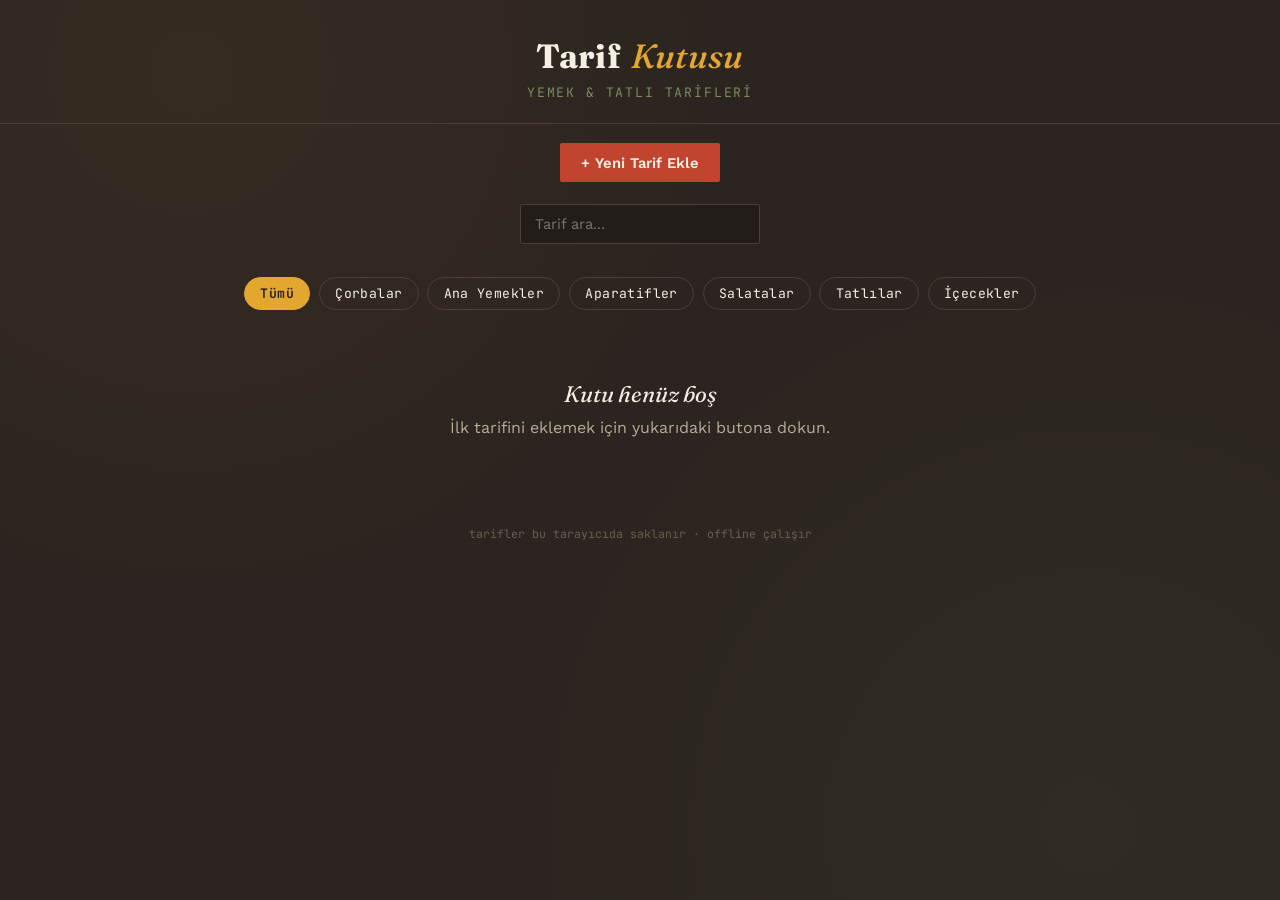
==== index.html @ f2920223 "Add files via upload" ====
<!DOCTYPE html>
<html lang="tr">
<head>
<meta charset="UTF-8">
<meta name="viewport" content="width=device-width, initial-scale=1.0">
<title>Tarif Kutusu</title>
<link rel="stylesheet" href="style.css">
</head>
<body>

<header class="site-header">
  <div class="marka">Tarif <span class="cizik">Kutusu</span></div>
  <div class="alt-baslik">yemek &amp; tatlı tarifleri</div>
</header>

<div class="kap">
  <div class="on-kapak-hizmet">
    <a href="ekle.html" class="btn">+ Yeni Tarif Ekle</a>
  </div>

  <div class="arama-satiri">
    <input type="search" id="arama" placeholder="Tarif ara...">
  </div>

  <nav class="raf" id="kategoriRaf">
    <button class="aktif" data-kategori="">Tümü</button>
  </nav>

  <div id="izgaraAlani"></div>
</div>

<footer class="site-footer">tarifler bu tarayıcıda saklanır · offline çalışır</footer>

<script src="db.js"></script>
<script>
let TUM_TARIFLER = [];
let AKTIF_KATEGORI = '';

async function baslat(){
  TUM_TARIFLER = await tkTumu();
  const kategoriler = await tkKategoriler();
  const raf = document.getElementById('kategoriRaf');
  kategoriler.forEach(k => {
    const b = document.createElement('button');
    b.textContent = k;
    b.dataset.kategori = k;
    b.addEventListener('click', () => secKategori(k, b));
    raf.appendChild(b);
  });
  raf.querySelector('button[data-kategori=""]').addEventListener('click', (e) => secKategori('', e.target));
  document.getElementById('arama').addEventListener('input', ciz);
  ciz();
}

function secKategori(k, btn){
  AKTIF_KATEGORI = k;
  document.querySelectorAll('.raf button').forEach(b => b.classList.remove('aktif'));
  btn.classList.add('aktif');
  ciz();
}

function ciz(){
  const alan = document.getElementById('izgaraAlani');
  const arananMetin = document.getElementById('arama').value.trim().toLocaleLowerCase('tr');
  let liste = TUM_TARIFLER;
  if (AKTIF_KATEGORI) liste = liste.filter(t => t.kategori === AKTIF_KATEGORI);
  if (arananMetin) liste = liste.filter(t => t.baslik.toLocaleLowerCase('tr').includes(arananMetin));

  if (liste.length === 0){
    alan.innerHTML = `<div class="bos-durum">
      <div class="buyuk">${TUM_TARIFLER.length === 0 ? 'Kutu henüz boş' : 'Eşleşen tarif yok'}</div>
      <div>${TUM_TARIFLER.length === 0 ? 'İlk tarifini eklemek için yukarıdaki butona dokun.' : 'Farklı bir kategori ya da arama dene.'}</div>
    </div>`;
    return;
  }

  alan.innerHTML = `<div class="kart-izgara">${liste.map(kartHTML).join('')}</div>`;
}

function kartHTML(t){
  const gorsel = t.kapak
    ? `<img class="gorsel" src="${t.kapak}" alt="${t.baslik}">`
    : `<div class="gorsel-yok">görsel yok</div>`;
  const metaBits = [];
  if (t.sure) metaBits.push(t.sure + ' dk');
  if (t.porsiyon) metaBits.push(t.porsiyon + ' porsiyon');
  return `<a class="tarif-kart" href="tarif.html?id=${t.id}">
    ${gorsel}
    <div class="icerik">
      <div class="etiket">${t.kategori || 'Diğer'}</div>
      <h3>${t.baslik}</h3>
      ${metaBits.length ? `<div class="meta"><span>${metaBits.join(' · ')}</span></div>` : ''}
    </div>
  </a>`;
}

baslat();
</script>
</body>
</html>
---- style.css ----
@import url('https://fonts.googleapis.com/css2?family=Fraunces:ital,opsz,wght@0,9..144,400;0,9..144,600;0,9..144,700;1,9..144,500&family=Work+Sans:wght@400;500;600;700&family=JetBrains+Mono:wght@400;600&display=swap');

:root{
  --kahve-koyu:#2B2420;
  --kahve-koyu2:#231d19;
  --kart-ivory:#FBF6EC;
  --kart-golge:#e9e0cd;
  --hardal:#E3A72F;
  --domates:#C1442E;
  --adacayi:#7A8B5E;
  --metin-koyu:#241C16;
  --metin-acik:#F5EFE3;
  --cizgi:#4a4038;
  --radius:2px;
}

*{box-sizing:border-box;}
html{scroll-behavior:smooth;}
body{
  margin:0;
  background:var(--kahve-koyu);
  background-image:
    radial-gradient(circle at 15% 8%, rgba(227,167,47,0.06), transparent 40%),
    radial-gradient(circle at 85% 92%, rgba(122,139,94,0.07), transparent 45%);
  color:var(--metin-acik);
  font-family:'Work Sans', sans-serif;
  min-height:100vh;
}

@media (prefers-reduced-motion: reduce){
  *{animation-duration:0.001ms !important; transition-duration:0.001ms !important;}
}

a{color:inherit; text-decoration:none;}
button{font-family:inherit;}

.site-header{
  padding:2.2rem 1.5rem 1.4rem;
  text-align:center;
  border-bottom:1px solid var(--cizgi);
}
.site-header .marka{
  display:inline-flex;
  align-items:center;
  gap:.6rem;
  font-family:'Fraunces', serif;
  font-weight:700;
  font-size:2.1rem;
  letter-spacing:.01em;
}
.site-header .marka .cizik{
  color:var(--hardal);
  font-style:italic;
  font-weight:500;
}
.site-header .alt-baslik{
  margin-top:.4rem;
  font-size:.82rem;
  letter-spacing:.14em;
  text-transform:uppercase;
  color:var(--adacayi);
  font-family:'JetBrains Mono', monospace;
}

.kap{
  max-width:1180px;
  margin:0 auto;
  padding:0 1.5rem;
}

/* Kategori sekmeleri - çekmece etiketi gibi */
.raf{
  display:flex;
  flex-wrap:wrap;
  gap:.55rem;
  justify-content:center;
  padding:1.6rem 0 .4rem;
}
.raf button{
  background:transparent;
  border:1px solid var(--cizgi);
  color:var(--metin-acik);
  padding:.42rem .95rem;
  border-radius:20px;
  font-size:.82rem;
  font-family:'JetBrains Mono', monospace;
  letter-spacing:.03em;
  cursor:pointer;
  transition:all .18s ease;
}
.raf button:hover{border-color:var(--hardal); color:var(--hardal);}
.raf button.aktif{
  background:var(--hardal);
  border-color:var(--hardal);
  color:var(--kahve-koyu2);
  font-weight:600;
}

.arama-satiri{
  display:flex;
  gap:.7rem;
  align-items:center;
  justify-content:center;
  padding:1rem 0 .5rem;
  flex-wrap:wrap;
}
.arama-satiri input[type="search"]{
  background:var(--kahve-koyu2);
  border:1px solid var(--cizgi);
  color:var(--metin-acik);
  padding:.6rem .9rem;
  border-radius:var(--radius);
  font-family:'Work Sans', sans-serif;
  font-size:.92rem;
  min-width:240px;
}
.arama-satiri input[type="search"]:focus{outline:2px solid var(--hardal); outline-offset:1px;}

.btn{
  display:inline-block;
  background:var(--domates);
  color:var(--metin-acik);
  border:none;
  padding:.65rem 1.3rem;
  border-radius:var(--radius);
  font-weight:600;
  font-size:.92rem;
  cursor:pointer;
  transition:transform .15s ease, background .15s ease;
}
.btn:hover{background:#a83a26; transform:translateY(-1px);}
.btn:focus-visible{outline:2px solid var(--hardal); outline-offset:2px;}
.btn.ikincil{
  background:transparent;
  border:1px solid var(--adacayi);
  color:var(--adacayi);
}
.btn.ikincil:hover{background:rgba(122,139,94,0.12); transform:none;}
.btn.tehlike{background:transparent; border:1px solid var(--domates); color:var(--domates);}
.btn.tehlike:hover{background:rgba(193,68,46,0.14);}

/* Tarif kartları - fişli/dizin kartı görünümü */
.kart-izgara{
  display:grid;
  grid-template-columns:repeat(auto-fill, minmax(240px, 1fr));
  gap:1.6rem;
  padding:2rem 0 3.5rem;
}
.tarif-kart{
  background:var(--kart-ivory);
  color:var(--metin-koyu);
  border-radius:3px;
  overflow:hidden;
  position:relative;
  box-shadow:0 6px 18px rgba(0,0,0,0.28);
  transition:transform .22s ease, box-shadow .22s ease;
  display:flex;
  flex-direction:column;
}
.tarif-kart::before{
  content:'';
  position:absolute;
  top:0; left:0; right:0;
  height:5px;
  background:repeating-linear-gradient(90deg, var(--kahve-koyu2) 0 8px, transparent 8px 16px);
  opacity:.5;
}
.tarif-kart:nth-child(3n+1){transform:rotate(-0.6deg);}
.tarif-kart:nth-child(3n+2){transform:rotate(0.5deg);}
.tarif-kart:nth-child(3n){transform:rotate(-0.3deg);}
.tarif-kart:hover{transform:rotate(0deg) translateY(-4px); box-shadow:0 12px 26px rgba(0,0,0,0.35);}

.tarif-kart .gorsel{
  width:100%;
  aspect-ratio:4/3;
  object-fit:cover;
  background:var(--kart-golge);
  display:block;
}
.tarif-kart .gorsel-yok{
  width:100%;
  aspect-ratio:4/3;
  background:var(--kart-golge);
  display:flex;
  align-items:center;
  justify-content:center;
  font-family:'Fraunces', serif;
  font-style:italic;
  color:#a89b82;
  font-size:.9rem;
}
.tarif-kart .icerik{
  padding:.9rem 1rem 1.1rem;
  display:flex;
  flex-direction:column;
  gap:.4rem;
  flex:1;
}
.tarif-kart .etiket{
  font-family:'JetBrains Mono', monospace;
  font-size:.68rem;
  letter-spacing:.08em;
  text-transform:uppercase;
  color:var(--domates);
}
.tarif-kart h3{
  font-family:'Fraunces', serif;
  font-size:1.28rem;
  font-weight:600;
  margin:0;
  line-height:1.18;
}
.tarif-kart .meta{
  margin-top:auto;
  display:flex;
  gap:.8rem;
  font-family:'JetBrains Mono', monospace;
  font-size:.74rem;
  color:#6b5e4d;
  padding-top:.35rem;
}

.bos-durum{
  text-align:center;
  padding:4rem 1rem;
  color:#b8ac97;
}
.bos-durum .buyuk{
  font-family:'Fraunces', serif;
  font-style:italic;
  font-size:1.4rem;
  color:var(--metin-acik);
  margin-bottom:.6rem;
}

.on-kapak-hizmet{
  display:flex;
  justify-content:center;
  padding:1.2rem 0 .4rem;
}

/* ==== Form / Ekleme sayfası ==== */
.form-kart{
  background:var(--kart-ivory);
  color:var(--metin-koyu);
  max-width:760px;
  margin:2rem auto 4rem;
  padding:2rem 2rem 2.4rem;
  border-radius:3px;
  box-shadow:0 10px 30px rgba(0,0,0,0.3);
}
.form-kart h2{
  font-family:'Fraunces', serif;
  font-size:1.7rem;
  margin-top:0;
}
.alan{margin-bottom:1.3rem;}
.alan label{
  display:block;
  font-family:'JetBrains Mono', monospace;
  font-size:.72rem;
  text-transform:uppercase;
  letter-spacing:.08em;
  color:#6b5e4d;
  margin-bottom:.4rem;
}
.alan input[type="text"],
.alan input[type="number"],
.alan select,
.alan textarea{
  width:100%;
  padding:.65rem .8rem;
  border:1px solid #d9cdb2;
  border-radius:2px;
  background:#fff;
  font-family:'Work Sans', sans-serif;
  font-size:.95rem;
  color:var(--metin-koyu);
}
.alan textarea{min-height:130px; resize:vertical; font-family:'Work Sans', sans-serif; line-height:1.5;}
.alan input:focus, .alan select:focus, .alan textarea:focus{
  outline:2px solid var(--hardal); outline-offset:1px; border-color:var(--hardal);
}
.satir-ikili{display:grid; grid-template-columns:1fr 1fr; gap:1rem;}
.yardim-metni{font-size:.78rem; color:#8a7d68; margin-top:.35rem; line-height:1.4;}

.sekme-secici{display:flex; gap:.5rem; margin-bottom:.8rem;}
.sekme-secici button{
  flex:1;
  padding:.55rem .8rem;
  border:1px solid #d9cdb2;
  background:#fff;
  color:#8a7d68;
  border-radius:2px;
  cursor:pointer;
  font-weight:600;
  font-size:.85rem;
}
.sekme-secici button.aktif{
  background:var(--adacayi);
  border-color:var(--adacayi);
  color:#fff;
}

.dosya-kutusu{
  border:2px dashed #d9cdb2;
  border-radius:4px;
  padding:1.2rem;
  text-align:center;
  background:#fffdf8;
}
.dosya-kutusu input[type="file"]{width:100%;}
.onizleme-izgara{
  display:flex;
  flex-wrap:wrap;
  gap:.6rem;
  margin-top:.8rem;
}
.onizleme-izgara img{
  width:92px; height:92px; object-fit:cover; border-radius:2px; border:1px solid #d9cdb2;
}
.tek-onizleme img{
  max-width:220px; border-radius:2px; border:1px solid #d9cdb2; margin-top:.7rem;
}

.form-buton-satiri{display:flex; gap:.8rem; margin-top:1.6rem; flex-wrap:wrap;}

/* ==== Detay sayfası ==== */
.detay-sarma{max-width:820px; margin:0 auto; padding:2rem 1.5rem 4rem;}
.detay-ust{
  background:var(--kart-ivory);
  color:var(--metin-koyu);
  border-radius:3px;
  overflow:hidden;
  box-shadow:0 10px 30px rgba(0,0,0,0.3);
}
.detay-ust .gorsel{width:100%; max-height:380px; object-fit:cover; display:block;}
.detay-govde{padding:1.6rem 1.9rem 2.2rem;}
.detay-govde .etiket{
  font-family:'JetBrains Mono', monospace;
  font-size:.72rem;
  letter-spacing:.08em;
  text-transform:uppercase;
  color:var(--domates);
}
.detay-govde h1{
  font-family:'Fraunces', serif;
  font-size:2.1rem;
  margin:.3rem 0 .6rem;
  line-height:1.1;
}
.detay-meta{
  display:flex; gap:1.2rem; flex-wrap:wrap;
  font-family:'JetBrains Mono', monospace;
  font-size:.82rem;
  color:#6b5e4d;
  padding-bottom:1rem;
  border-bottom:1px dashed #d9cdb2;
  margin-bottom:1.4rem;
}
.bolum-baslik{
  font-family:'Fraunces', serif;
  font-style:italic;
  font-size:1.25rem;
  margin:1.6rem 0 .8rem;
  color:var(--domates);
}
.malzeme-listesi{list-style:none; margin:0; padding:0;}
.malzeme-listesi li{
  display:flex; align-items:flex-start; gap:.6rem;
  padding:.5rem 0;
  border-bottom:1px solid #efe7d3;
  font-size:.98rem;
}
.malzeme-listesi input[type="checkbox"]{margin-top:.28rem; width:16px; height:16px; accent-color:var(--adacayi); flex-shrink:0;}
.malzeme-listesi li.isaretli span{text-decoration:line-through; color:#a89b82;}

.adim-listesi{list-style:none; margin:0; padding:0; counter-reset:adim;}
.adim-listesi li{
  counter-increment:adim;
  display:flex; gap:1rem;
  padding:1rem 0;
  border-bottom:1px solid #efe7d3;
}
.adim-listesi li::before{
  content:counter(adim, decimal-leading-zero);
  font-family:'JetBrains Mono', monospace;
  font-weight:600;
  font-size:1rem;
  color:var(--hardal);
  flex-shrink:0;
  padding-top:.1rem;
}
.adim-listesi li p{margin:0; line-height:1.55;}

.gorsel-galeri{display:flex; flex-direction:column; gap:1rem;}
.gorsel-galeri img{width:100%; border-radius:2px; border:1px solid #efe7d3;}
.gorsel-galeri figure{margin:0; position:relative;}
.gorsel-galeri figcaption{
  font-family:'JetBrains Mono', monospace;
  font-size:.72rem;
  color:var(--hardal);
  margin-bottom:.35rem;
}

.detay-alt-butonlar{display:flex; gap:.8rem; margin-top:2rem; flex-wrap:wrap;}

.site-footer{
  text-align:center;
  padding:1.6rem 1rem 2.4rem;
  font-family:'JetBrains Mono', monospace;
  font-size:.72rem;
  color:#6b5e4d;
}

@media (max-width:600px){
  .satir-ikili{grid-template-columns:1fr;}
  .site-header .marka{font-size:1.6rem;}
  .detay-govde h1{font-size:1.6rem;}
}
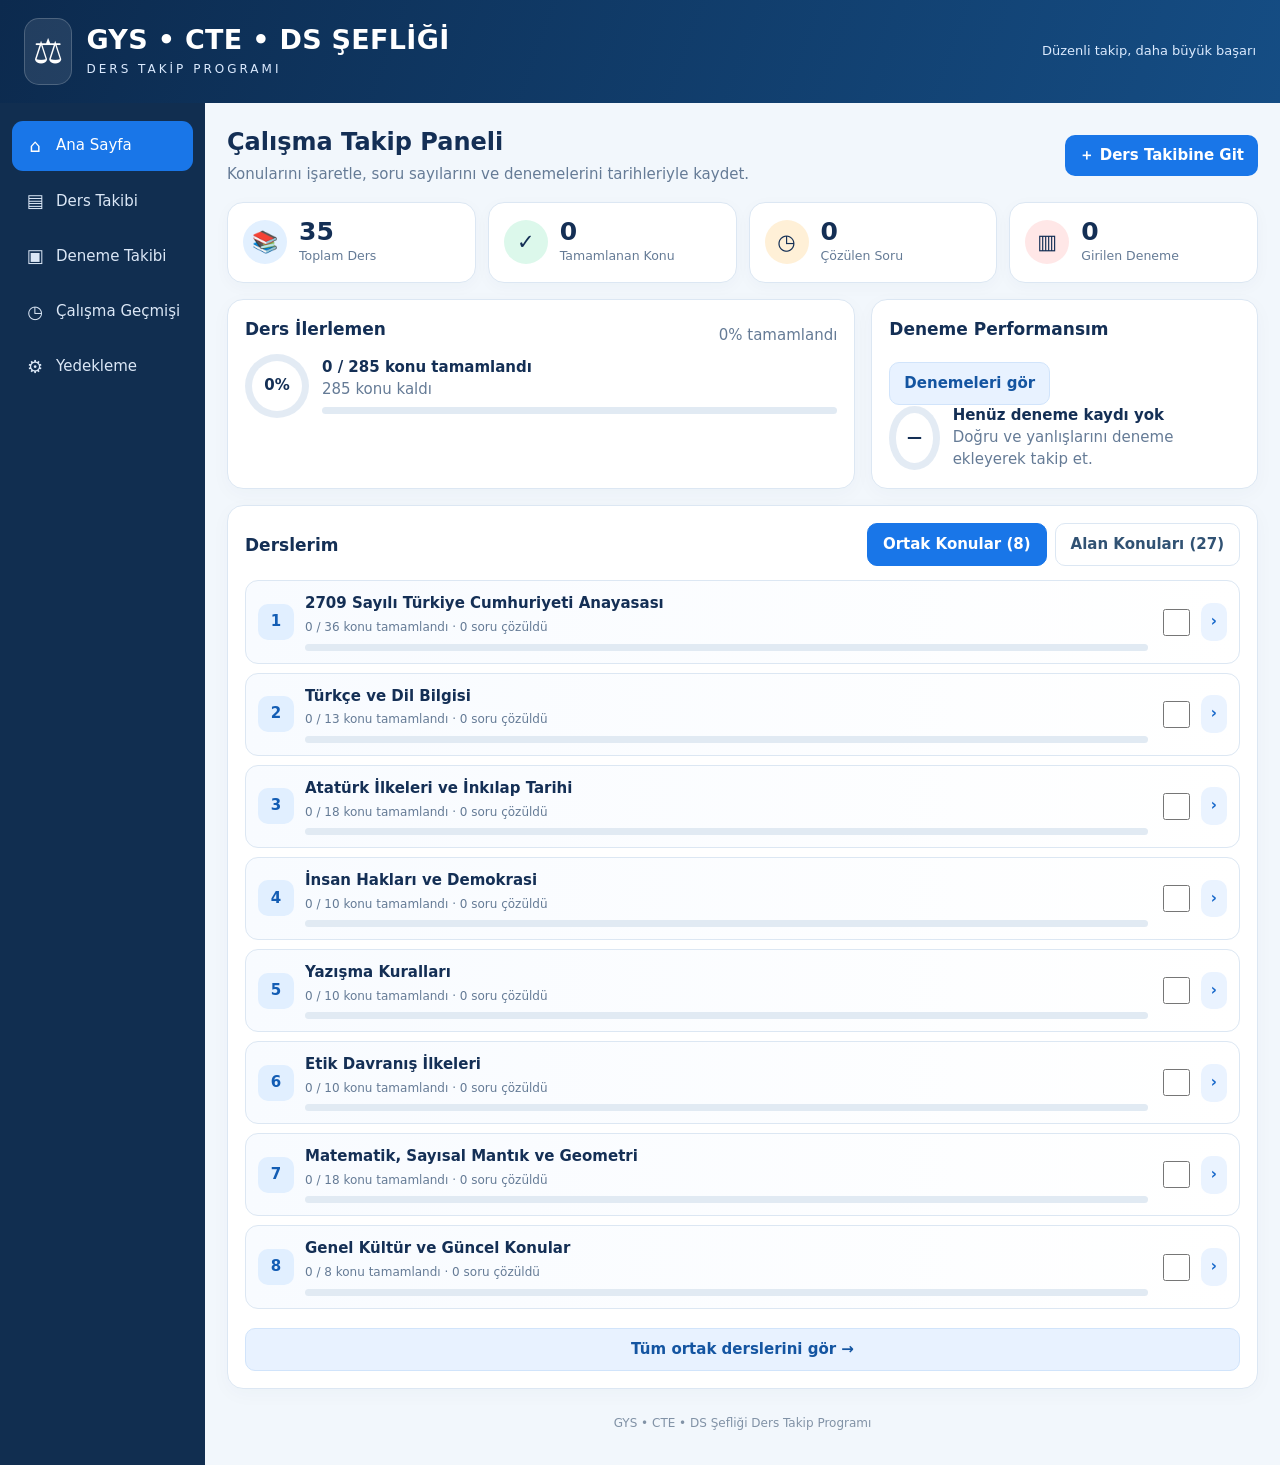
==== commit 952f3893: "Create GYS CTE DS Sefligi study tracking dashboard" ====
--- a/index.html
+++ b/index.html
@@ -1,100 +1,109 @@
-<!DOCTYPE html>
+<!doctype html>
 <html lang="tr">
 <head>
-<meta charset="UTF-8">
-<meta name="viewport" content="width=device-width, initial-scale=1.0">
-<title>Tarif Kutusu</title>
-<link rel="stylesheet" href="style.css">
+<meta charset="utf-8"><meta name="viewport" content="width=device-width,initial-scale=1">
+<meta name="theme-color" content="#102d50">
+<title>GYS • CTE • DS Şefliği | Ders Takip Programı</title>
+<style>
+:root{--navy:#102d50;--blue:#1976e8;--pale:#edf5fd;--green:#16a875;--text:#142f55;--muted:#657b96;--line:#dce7f3;--white:#fff;--orange:#f59e0b;--red:#ef4444}
+*{box-sizing:border-box}body{margin:0;background:#f2f7fc;color:var(--text);font:15px/1.45 system-ui,-apple-system,"Segoe UI",sans-serif}button,input,select{font:inherit}button{cursor:pointer}.top{background:linear-gradient(110deg,#0c2a4e,#154d84);color:white;padding:18px 24px;display:flex;align-items:center;justify-content:space-between;gap:16px;flex-wrap:wrap}.brand{display:flex;gap:14px;align-items:center}.mark{font-size:34px;background:#ffffff18;border:1px solid #ffffff30;border-radius:15px;padding:8px}.brand h1{font-size:clamp(18px,3vw,27px);line-height:1.1;margin:0;letter-spacing:.3px}.brand p{margin:6px 0 0;letter-spacing:3px;font-size:12px;color:#dbeafe}.topnote{font-size:13px;color:#dbeafe}.layout{display:grid;grid-template-columns:205px minmax(0,1fr);min-height:calc(100vh - 100px)}aside{background:#112e50;color:#dbe7f6;padding:18px 12px}.navbtn{display:flex;align-items:center;gap:10px;width:100%;text-align:left;border:0;color:inherit;background:transparent;padding:12px;border-radius:11px;margin-bottom:5px}.navbtn.active,.navbtn:hover{background:#1976e8;color:white}.navico{width:22px;text-align:center;font-size:18px}main{padding:22px;min-width:0}.pagehead{display:flex;justify-content:space-between;gap:12px;align-items:center;flex-wrap:wrap;margin-bottom:16px}.pagehead h2{margin:0;font-size:24px}.pagehead p{margin:4px 0 0;color:var(--muted)}.btn{border:0;border-radius:10px;padding:10px 14px;font-weight:700;background:var(--blue);color:white}.btn.secondary{background:#e8f2ff;color:#1455a1;border:1px solid #d1e4fb}.btn.green{background:#07865f}.btn.red{background:#e34d4d}.stats{display:grid;grid-template-columns:repeat(4,minmax(0,1fr));gap:12px;margin-bottom:16px}.stat{background:white;border:1px solid var(--line);border-radius:16px;padding:15px;display:flex;gap:12px;align-items:center;box-shadow:0 4px 16px #14365c08}.stat .bubble{width:44px;height:44px;border-radius:50%;background:#e2f0ff;display:grid;place-items:center;font-size:21px}.stat:nth-child(2) .bubble{background:#dcf8eb}.stat:nth-child(3) .bubble{background:#fff0d7}.stat:nth-child(4) .bubble{background:#ffe7e7}.stat strong{font-size:25px;display:block;line-height:1.1}.stat small{color:var(--muted)}.panel{background:white;border:1px solid var(--line);border-radius:16px;padding:17px;margin-bottom:16px;box-shadow:0 5px 20px #17395c08}.panel h3{margin:0 0 12px;font-size:17px}.tabs{display:flex;gap:8px;flex-wrap:wrap;margin-bottom:14px}.tab{border:1px solid var(--line);background:#fff;color:#315273;border-radius:10px;padding:10px 15px;font-weight:700}.tab.active{background:var(--blue);border-color:var(--blue);color:white}.contentgrid{display:grid;grid-template-columns:minmax(0,1.3fr) minmax(300px,.8fr);gap:16px}.subjectlist{display:grid;gap:9px}.subject{border:1px solid var(--line);border-radius:13px;padding:12px;display:grid;grid-template-columns:36px minmax(0,1fr) auto;align-items:center;gap:11px;background:linear-gradient(90deg,#f8fbff,#fff)}.number{background:#e1efff;color:#135db4;font-weight:800;border-radius:10px;width:36px;height:36px;display:grid;place-items:center}.subjectname{font-weight:750}.subjectmeta{color:var(--muted);font-size:12px;margin-top:4px}.progress{height:7px;background:#e1eaf3;border-radius:9px;overflow:hidden;margin-top:7px}.progress span{height:100%;display:block;background:var(--green);border-radius:9px}.subjectactions{display:flex;align-items:center;gap:8px}.check{width:27px;height:27px;accent-color:var(--green);cursor:pointer}.iconbtn{border:0;border-radius:10px;background:#eaf3ff;color:#1768cb;padding:8px 10px;font-weight:800}.topiclist{display:grid;gap:8px}.topic{display:grid;grid-template-columns:26px minmax(0,1fr) 90px 120px;gap:8px;align-items:center;border-bottom:1px solid #edf2f8;padding:9px 0}.topic:last-child{border-bottom:0}.topic label{font-weight:600}.topic small{color:var(--muted);display:block}.topic input[type=number]{width:85px}.field, input,select{border:1px solid #d5e2f0;border-radius:8px;padding:8px;background:#fff;color:var(--text);min-width:0}.field:focus,input:focus,select:focus{outline:2px solid #b8d7ff;border-color:#6eafff}.formrow{display:grid;grid-template-columns:repeat(2,minmax(0,1fr));gap:10px}.formrow label{font-size:12px;color:var(--muted);display:grid;gap:5px}.formrow .wide{grid-column:1/-1}.tablewrap{overflow:auto}table{width:100%;border-collapse:collapse;font-size:13px}th,td{text-align:left;padding:10px 8px;border-bottom:1px solid #e8eef5;white-space:nowrap}th{background:#f5f9fe;color:#45617f}.pill{display:inline-block;border-radius:99px;padding:3px 8px;background:#dcf8eb;color:#087d59;font-size:11px;font-weight:800}.muted{color:var(--muted)}.empty{padding:20px;text-align:center;color:var(--muted)}.hidden{display:none!important}.minihead{display:flex;justify-content:space-between;gap:8px;align-items:center;flex-wrap:wrap}.progressbig{display:flex;align-items:center;gap:13px}.ring{width:64px;height:64px;border-radius:50%;display:grid;place-items:center;background:conic-gradient(var(--green) var(--pct,0%),#e3ebf4 0);position:relative;font-weight:800}.ring:before{content:"";position:absolute;inset:7px;border-radius:50%;background:white}.ring span{position:relative}.footer{padding:10px;text-align:center;color:#8192a6;font-size:12px}.toast{position:fixed;bottom:18px;right:18px;background:#102d50;color:white;border-radius:12px;padding:12px 16px;box-shadow:0 8px 24px #0002;display:none;z-index:10}.mobilebar{display:none}
+@media(max-width:1050px){.layout{grid-template-columns:170px minmax(0,1fr)}main{padding:15px}.contentgrid{grid-template-columns:1fr}.stats{grid-template-columns:repeat(2,minmax(0,1fr))}.topic{grid-template-columns:26px minmax(0,1fr) 80px 105px}}
+@media(max-width:680px){.top{padding:14px}.topnote{display:none}.layout{display:block}aside{display:none}main{padding:12px 10px 75px}.stats{gap:8px}.stat{padding:10px;gap:8px}.stat .bubble{width:35px;height:35px;font-size:17px}.stat strong{font-size:21px}.pagehead h2{font-size:21px}.panel{padding:13px}.subject{grid-template-columns:32px minmax(0,1fr) auto;padding:10px;gap:8px}.number{width:32px;height:32px}.subjectactions{gap:4px}.topic{grid-template-columns:24px minmax(0,1fr);gap:7px}.topic .qfield,.topic .datefield{grid-column:2}.topic .qfield:before{content:"Çözülen soru: ";font-size:11px;color:var(--muted)}.topic .datefield:before{content:"Tamamlanma tarihi: ";font-size:11px;color:var(--muted)}.formrow{grid-template-columns:1fr}.formrow .wide{grid-column:auto}.mobilebar{display:flex;position:fixed;bottom:0;left:0;right:0;background:#fff;border-top:1px solid var(--line);padding:8px;justify-content:space-around;z-index:5}.mobilebar button{border:0;background:transparent;color:#42617f;font-size:11px;display:grid;gap:3px;justify-items:center}.mobilebar button span{font-size:18px}}
+</style>
 </head>
 <body>
-
-<header class="site-header">
-  <div class="marka">Tarif <span class="cizik">Kutusu</span></div>
-  <div class="alt-baslik">yemek &amp; tatlı tarifleri</div>
-</header>
-
-<div class="kap">
-  <div class="on-kapak-hizmet">
-    <a href="ekle.html" class="btn">+ Yeni Tarif Ekle</a>
-  </div>
-
-  <div class="arama-satiri">
-    <input type="search" id="arama" placeholder="Tarif ara...">
-  </div>
-
-  <nav class="raf" id="kategoriRaf">
-    <button class="aktif" data-kategori="">Tümü</button>
-  </nav>
-
-  <div id="izgaraAlani"></div>
+<header class="top"><div class="brand"><div class="mark">⚖️</div><div><h1>GYS • CTE • DS ŞEFLİĞİ</h1><p>DERS TAKİP PROGRAMI</p></div></div><div class="topnote">Düzenli takip, daha büyük başarı</div></header>
+<div class="layout"><aside id="sideNav">
+<button class="navbtn active" data-page="dashboard"><span class="navico">⌂</span>Ana Sayfa</button>
+<button class="navbtn" data-page="subjects"><span class="navico">▤</span>Ders Takibi</button>
+<button class="navbtn" data-page="exams"><span class="navico">▣</span>Deneme Takibi</button>
+<button class="navbtn" data-page="history"><span class="navico">◷</span>Çalışma Geçmişi</button>
+<button class="navbtn" data-page="settings"><span class="navico">⚙</span>Yedekleme</button>
+</aside>
+<main>
+<section id="dashboard" class="page">
+<div class="pagehead"><div><h2>Çalışma Takip Paneli</h2><p>Konularını işaretle, soru sayılarını ve denemelerini tarihleriyle kaydet.</p></div><button class="btn" onclick="showPage('subjects')">＋ Ders Takibine Git</button></div>
+<div class="stats">
+<div class="stat"><div class="bubble">📚</div><div><strong id="statSubjects">35</strong><small>Toplam Ders</small></div></div>
+<div class="stat"><div class="bubble">✓</div><div><strong id="statDone">0</strong><small>Tamamlanan Konu</small></div></div>
+<div class="stat"><div class="bubble">◷</div><div><strong id="statQuestions">0</strong><small>Çözülen Soru</small></div></div>
+<div class="stat"><div class="bubble">▥</div><div><strong id="statExams">0</strong><small>Girilen Deneme</small></div></div>
 </div>
-
-<footer class="site-footer">tarifler bu tarayıcıda saklanır · offline çalışır</footer>
-
-<script src="db.js"></script>
+<div class="contentgrid">
+<div class="panel"><div class="minihead"><h3>Ders İlerlemen</h3><span class="muted" id="overallLabel">0% tamamlandı</span></div><div class="progressbig"><div class="ring" id="overallRing"><span id="overallPct">0%</span></div><div style="flex:1"><strong id="doneLine">0 konu tamamlandı</strong><div class="muted" id="remainingLine">Konularını işaretledikçe ilerlemen burada görünür.</div><div class="progress"><span id="overallBar" style="width:0%"></span></div></div></div></div>
+<div class="panel"><div class="minihead"><h3>Deneme Performansım</h3><button class="btn secondary" onclick="showPage('exams')">Denemeleri gör</button></div><div class="progressbig"><div class="ring" id="examRing"><span id="examPct">—</span></div><div><strong id="examLine">Henüz deneme kaydı yok</strong><div class="muted" id="examSub">Doğru ve yanlışlarını deneme ekleyerek takip et.</div></div></div></div>
+</div>
+<div class="panel"><div class="minihead"><h3>Derslerim</h3><div class="tabs"><button class="tab active" data-kind="common">Ortak Konular (8)</button><button class="tab" data-kind="field">Alan Konuları (27)</button></div></div><div id="dashboardSubjects" class="subjectlist"></div></div>
+</section>
+<section id="subjects" class="page hidden">
+<div class="pagehead"><div><h2>Ders ve Konu Takibi</h2><p>Bir dersin içine gir; bitirdiğin her konuyu ayrı ayrı işaretle.</p></div><button class="btn secondary" onclick="showPage('history')">Çalışma geçmişim</button></div>
+<div class="tabs"><button class="tab active" data-kind="common">Ortak Konular</button><button class="tab" data-kind="field">Alan Konuları</button></div>
+<div class="contentgrid"><div class="panel"><h3 id="listTitle">Ortak Konular</h3><div id="subjectList" class="subjectlist"></div></div><div class="panel"><div class="minihead"><h3 id="detailTitle">Konu ayrıntıları</h3><span class="muted" id="detailSub">Soldan ders seç</span></div><div id="topicList" class="topiclist"><div class="empty">Bir ders seçtiğinde konular burada listelenecek.</div></div></div></div>
+</section>
+<section id="exams" class="page hidden">
+<div class="pagehead"><div><h2>Deneme Takibi</h2><p>Her denemenin tarihini, doğru ve yanlış sayısını kaydet. Net hesabı: doğru − yanlış / 4.</p></div></div>
+<div class="contentgrid"><div class="panel"><h3 id="examFormTitle">Yeni deneme ekle</h3><form id="examForm"><div class="formrow">
+<label class="wide">Deneme adı<input id="examName" required placeholder="Örn. GYS Deneme 1"></label>
+<label>Tarih<input id="examDate" type="date" required></label><label>Toplam soru<input id="examTotal" type="number" min="1" value="100" required></label>
+<label>Doğru sayısı<input id="examCorrect" type="number" min="0" value="0" required></label><label>Yanlış sayısı<input id="examWrong" type="number" min="0" value="0" required></label>
+<label class="wide">Not (isteğe bağlı)<input id="examNote" placeholder="Eksik kaldığın konular vb."></label>
+</div><p class="muted" id="examPreview">Net: 0 · Başarı: 0%</p><button class="btn green" type="submit">＋ Denemeyi Kaydet</button><button class="btn secondary hidden" id="cancelEdit" type="button">Düzenlemeyi iptal et</button></form></div>
+<div class="panel"><h3>Deneme özeti</h3><div class="stats" style="grid-template-columns:repeat(2,minmax(0,1fr))"><div><small class="muted">Toplam doğru</small><strong id="sumCorrect">0</strong></div><div><small class="muted">Toplam yanlış</small><strong id="sumWrong">0</strong></div><div><small class="muted">Ortalama net</small><strong id="avgNet">0</strong></div><div><small class="muted">Son deneme</small><strong id="lastExam" style="font-size:15px">—</strong></div></div></div></div>
+<div class="panel"><h3>Kaydedilen denemeler</h3><div class="tablewrap"><table><thead><tr><th>Deneme</th><th>Tarih</th><th>Doğru</th><th>Yanlış</th><th>Boş</th><th>Net</th><th>İşlem</th></tr></thead><tbody id="examRows"></tbody></table></div><div id="noExams" class="empty">Henüz deneme eklenmedi.</div></div>
+</section>
+<section id="history" class="page hidden"><div class="pagehead"><div><h2>Çalışma Geçmişim</h2><p>Tamamlanan konu ve soru kayıtların tarihe göre burada listelenir.</p></div></div><div class="panel"><div class="tablewrap"><table><thead><tr><th>Tarih</th><th>Ders</th><th>Konu</th><th>Durum</th><th>Çözülen soru</th></tr></thead><tbody id="historyRows"></tbody></table></div><div id="noHistory" class="empty">Henüz kayıt yok. Ders takibinden konuları işaretleyebilirsin.</div></div></section>
+<section id="settings" class="page hidden"><div class="pagehead"><div><h2>Verilerimi Yedekle</h2><p>Kayıtlar bu tarayıcıda saklanır. Veri kaybını önlemek için ara sıra yedek indir.</p></div></div><div class="panel"><h3>Yedekleme ve geri yükleme</h3><p class="muted">Konu ilerlemeleri, soru sayıları, tarihler ve denemeler JSON dosyasına kaydedilebilir.</p><button class="btn" id="exportBtn">⬇ Yedeği indir</button> <label class="btn secondary" for="importFile">Yedeği geri yükle</label><input id="importFile" type="file" accept="application/json" class="hidden"><button class="btn red" id="resetBtn">Tüm kayıtları sıfırla</button></div><div class="panel"><h3>Önemli bilgi</h3><p>Şu anki sürüm kayıtları kullandığın cihazın tarayıcısında saklar. Başka telefonda otomatik görünmesi için daha sonra kullanıcı hesabı ve bulut veritabanı bağlantısı eklenmelidir.</p></div></section>
+<div class="footer">GYS • CTE • DS Şefliği Ders Takip Programı</div>
+</main></div>
+<nav class="mobilebar"><button onclick="showPage('dashboard')"><span>⌂</span>Ana Sayfa</button><button onclick="showPage('subjects')"><span>▤</span>Ders Takibi</button><button onclick="showPage('exams')"><span>▣</span>Denemeler</button><button onclick="showPage('history')"><span>◷</span>Geçmiş</button></nav>
+<div id="toast" class="toast"></div>
 <script>
-let TUM_TARIFLER = [];
-let AKTIF_KATEGORI = '';
-
-async function baslat(){
-  TUM_TARIFLER = await tkTumu();
-  const kategoriler = await tkKategoriler();
-  const raf = document.getElementById('kategoriRaf');
-  kategoriler.forEach(k => {
-    const b = document.createElement('button');
-    b.textContent = k;
-    b.dataset.kategori = k;
-    b.addEventListener('click', () => secKategori(k, b));
-    raf.appendChild(b);
-  });
-  raf.querySelector('button[data-kategori=""]').addEventListener('click', (e) => secKategori('', e.target));
-  document.getElementById('arama').addEventListener('input', ciz);
-  ciz();
-}
-
-function secKategori(k, btn){
-  AKTIF_KATEGORI = k;
-  document.querySelectorAll('.raf button').forEach(b => b.classList.remove('aktif'));
-  btn.classList.add('aktif');
-  ciz();
-}
-
-function ciz(){
-  const alan = document.getElementById('izgaraAlani');
-  const arananMetin = document.getElementById('arama').value.trim().toLocaleLowerCase('tr');
-  let liste = TUM_TARIFLER;
-  if (AKTIF_KATEGORI) liste = liste.filter(t => t.kategori === AKTIF_KATEGORI);
-  if (arananMetin) liste = liste.filter(t => t.baslik.toLocaleLowerCase('tr').includes(arananMetin));
-
-  if (liste.length === 0){
-    alan.innerHTML = `<div class="bos-durum">
-      <div class="buyuk">${TUM_TARIFLER.length === 0 ? 'Kutu henüz boş' : 'Eşleşen tarif yok'}</div>
-      <div>${TUM_TARIFLER.length === 0 ? 'İlk tarifini eklemek için yukarıdaki butona dokun.' : 'Farklı bir kategori ya da arama dene.'}</div>
-    </div>`;
-    return;
-  }
-
-  alan.innerHTML = `<div class="kart-izgara">${liste.map(kartHTML).join('')}</div>`;
-}
-
-function kartHTML(t){
-  const gorsel = t.kapak
-    ? `<img class="gorsel" src="${t.kapak}" alt="${t.baslik}">`
-    : `<div class="gorsel-yok">görsel yok</div>`;
-  const metaBits = [];
-  if (t.sure) metaBits.push(t.sure + ' dk');
-  if (t.porsiyon) metaBits.push(t.porsiyon + ' porsiyon');
-  return `<a class="tarif-kart" href="tarif.html?id=${t.id}">
-    ${gorsel}
-    <div class="icerik">
-      <div class="etiket">${t.kategori || 'Diğer'}</div>
-      <h3>${t.baslik}</h3>
-      ${metaBits.length ? `<div class="meta"><span>${metaBits.join(' · ')}</span></div>` : ''}
-    </div>
-  </a>`;
-}
-
-baslat();
+const commonSubjects=[
+{n:"2709 Sayılı Türkiye Cumhuriyeti Anayasası",topics:["Anayasa'nın Tanımı ve Özellikleri","Anayasa'nın Tarihsel Gelişimi","1982 Anayasası'nın Genel Esasları","Temel Hak ve Ödevler","Devletin Şekli","Cumhuriyetin Nitelikleri","Devletin Bütünlüğü ve Resmî Dil","Egemenlik","Yasama Yetkisi","Yürütme Yetkisi","Yargı Yetkisi","Temel Hakların Sınırlanması","Kişi Hakları ve Ödevleri","Sosyal ve Ekonomik Haklar","Siyasi Haklar","TBMM'nin Kuruluşu ve Seçimler","Milletvekillerinin Hukuki Durumu","TBMM'nin Görev ve Yetkileri","Kanunların Yapılması","Cumhurbaşkanının Seçimi","Cumhurbaşkanının Görev ve Yetkileri","Bakanlıklar ve İdare","Olağanüstü Hâl Yönetimi","Mahkemelerin Bağımsızlığı","Anayasa Mahkemesi","Diğer Yüksek Mahkemeler","Hâkimler ve Savcılar Kurulu","İdarenin Esasları","İdarenin Bütünlüğü","Mahallî İdareler","Kamu Denetçiliği Kurumu","Anayasa Değişikliği","Mali ve Ekonomik Hükümler","Geçici Maddeler","Anayasa'da Süreler ve Sayılar","Genel Tekrar"]},
+{n:"Türkçe ve Dil Bilgisi",topics:["Sözcükte Anlam","Cümlede Anlam","Paragraf","Anlatım Biçimleri","Ses Bilgisi","Yazım Kuralları","Noktalama İşaretleri","İsimler","Sıfatlar","Zamirler","Zarflar","Fiiller","Fiilimsiler"]},
+{n:"Atatürk İlkeleri ve İnkılap Tarihi",topics:["Osmanlı Devleti'nin Son Dönemi","Trablusgarp ve Balkan Savaşları","I. Dünya Savaşı","Mondros Ateşkesi","Millî Mücadele Hazırlık Dönemi","Kongreler","TBMM'nin Açılması","Kurtuluş Savaşı Cepheleri","Mudanya ve Lozan","Cumhuriyetin İlanı","Siyasi İnkılaplar","Hukuk İnkılabı","Eğitim ve Kültür İnkılapları","Toplumsal İnkılaplar","Atatürk İlkeleri","Dış Politika","Atatürk Dönemi Ekonomi","İkinci Dünya Savaşı ve Türkiye"]},
+{n:"İnsan Hakları ve Demokrasi",topics:["İnsan Haklarının Temel Kavramları","İnsan Haklarının Tarihsel Gelişimi","Demokrasi Kavramı","Demokrasi Türleri","Hukuk Devleti","Eşitlik ve Ayrımcılık Yasağı","Uluslararası İnsan Hakları Belgeleri","Avrupa İnsan Hakları Sözleşmesi","Temel Hak ve Özgürlükler","Kamu Görevlisinin Sorumlulukları"]},
+{n:"Yazışma Kuralları",topics:["Resmî Yazışma Esasları","Belgenin Bölümleri","Sayı ve Konu","Tarih ve Muhatap","İlgi ve Ekler","Metin ve İmza","Dağıtım","Olur ve Onay","Elektronik Belge Yönetimi","Süreler ve Arşivleme"]},
+{n:"Etik Davranış İlkeleri",topics:["Etik ve Ahlak Kavramları","Kamu Hizmeti Bilinci","Halka Hizmet Bilinci","Hizmet Standartlarına Uyma","Amaç ve Misyona Bağlılık","Dürüstlük ve Tarafsızlık","Saygınlık ve Güven","Nezaket ve Saygı","Çıkar Çatışmasından Kaçınma","Görev ve Yetkilerin Menfaate Kullanılmaması"]},
+{n:"Matematik, Sayısal Mantık ve Geometri",topics:["Temel Kavramlar","Sayı Basamakları","Bölme ve Bölünebilme","EBOB-EKOK","Rasyonel Sayılar","Üslü Sayılar","Köklü Sayılar","Denklemler","Oran-Orantı","Problemler","Yüzde ve Faiz","Kümeler","İşlem ve Tablo Mantığı","Şekil Yetenek","Açılar","Üçgenler","Dörtgenler","Çember ve Daire"]},
+{n:"Genel Kültür ve Güncel Konular",topics:["Türkiye Coğrafyası","Dünya Coğrafyası","Türkiye'nin Tarihi ve Kültürel Mirası","Uluslararası Kuruluşlar","Bilim ve Teknoloji","Kültür-Sanat","Spor","Güncel Olaylar"]}
+];
+const fieldNames=["Kamu Ön Malî Kontrol Yönetmeliği","Kamu İç Kontrol Yönetmeliği","3071 Sayılı Dilekçe Hakkının Kullanılmasına Dair Kanun","5018 Sayılı Kamu Malî Yönetimi ve Kontrol Kanunu","4735 Sayılı Kamu İhale Sözleşmeleri Kanunu","4734 Sayılı Kamu İhale Kanunu","Kamu Zararlarının Tahsili Yönetmeliği","Merkezî Yönetim Harcama Belgeleri Yönetmeliği","Kamu İhale Genel Tebliği","Adalet Bakanlığı Disiplin Yönetmeliği","5395 Sayılı Çocuk Koruma Kanunu","Çocuk Koruma Kanununun Uygulanmasına İlişkin Usûl ve Esaslar Hakkında Yönetmelik","Çocuk Koruma Tedbirleri Yönetmeliği","5402 Sayılı Denetimli Serbestlik Hizmetleri Kanunu","5275 Sayılı Ceza ve Güvenlik Tedbirlerinin İnfazı Hakkında Kanun","6331 Sayılı İş Sağlığı ve Güvenliği Kanunu","5271 Sayılı Ceza Muhakemesi Kanunu","5237 Sayılı Türk Ceza Kanunu","657 Sayılı Devlet Memurları Kanunu","5510 Sayılı Sosyal Sigortalar ve Genel Sağlık Sigortası Kanunu","7201 Sayılı Tebligat Kanunu","4675 Sayılı İnfaz Hâkimliği Kanunu","Ceza İnfaz Kurumlarının Yönetimi ile Ceza ve Güvenlik Tedbirlerinin İnfazı Hakkında Yönetmelik","Denetimli Serbestlik Tedavi Hizmetleri","Denetimli Serbestlik Yönetmeliği","Taşınır Mal Yönetmeliği","Cinsel Dokunulmazlığa Karşı Suçlar Yönetmeliği"];
+const fieldSubjects=fieldNames.map(n=>({n,topics:["Amaç, kapsam ve tanımlar","Temel ilkeler ve görevler","Yetki ve sorumluluklar","İşleyiş ve uygulama esasları","Süreler, şartlar ve istisnalar","Geçici ve son hükümler"]}));
+let state={topics:{},exams:[]},kind="common",selected=null,editingExam=null;
+const $=id=>document.getElementById(id), today=()=>new Date().toISOString().slice(0,10), allSubjects=()=>[...commonSubjects,...fieldSubjects], getSubjects=()=>kind==="common"?commonSubjects:fieldSubjects, key=(s,i)=>s+"::"+i;
+function load(){try{state=JSON.parse(localStorage.getItem("gysTrackerV1"))||state}catch(e){}if(!state.topics)state.topics={};if(!state.exams)state.exams=[]}
+function save(){localStorage.setItem("gysTrackerV1",JSON.stringify(state));renderAll();toast("Kayıt kaydedildi ✓")}
+function toast(msg){const t=$("toast");t.textContent=msg;t.style.display="block";clearTimeout(window.toastTimer);window.toastTimer=setTimeout(()=>t.style.display="none",2200)}
+function topicState(s,i){return state.topics[key(s.n,i)]||{done:false,questions:0,date:""}}
+function subjectStats(s){let done=0,questions=0; s.topics.forEach((_,i)=>{let t=topicState(s,i);if(t.done)done++;questions+=Number(t.questions)||0});return{done,total:s.topics.length,questions,pct:s.topics.length?Math.round(done/s.topics.length*100):0}}
+function totalStats(){let subjects=allSubjects(),topics=0,done=0,questions=0;subjects.forEach(s=>{topics+=s.topics.length;let z=subjectStats(s);done+=z.done;questions+=z.questions});return{subjects:subjects.length,topics,done,questions,exams:state.exams.length,pct:topics?Math.round(done/topics*100):0}}
+function showPage(id){document.querySelectorAll(".page").forEach(p=>p.classList.toggle("hidden",p.id!==id));document.querySelectorAll(".navbtn").forEach(b=>b.classList.toggle("active",b.dataset.page===id));if(id==="subjects")renderSubjects();if(id==="history")renderHistory();if(id==="exams")renderExams();window.scrollTo({top:0,behavior:"smooth"})}
+document.querySelectorAll(".navbtn").forEach(b=>b.addEventListener("click",()=>showPage(b.dataset.page)));
+document.querySelectorAll(".mobilebar button").forEach(()=>{});
+document.querySelectorAll("[data-kind]").forEach(b=>b.addEventListener("click",()=>{kind=b.dataset.kind;document.querySelectorAll("[data-kind]").forEach(x=>x.classList.toggle("active",x.dataset.kind===kind));selected=null;renderSubjects();renderDashboardSubjects();}));
+function subjectCard(s,i){let z=subjectStats(s);return '<div class="subject"><div class="number">'+(i+1)+'</div><div><div class="subjectname">'+esc(s.n)+'</div><div class="subjectmeta">'+z.done+' / '+z.total+' konu tamamlandı · '+z.questions+' soru çözüldü</div><div class="progress"><span style="width:'+z.pct+'%"></span></div></div><div class="subjectactions"><input class="check" type="checkbox" aria-label="Dersi tamamlandı işaretle" '+(z.done===z.total?'checked':'')+' onchange="markSubject('+i+',this.checked)"><button class="iconbtn" onclick="selectSubject('+i+')">›</button></div></div>'}
+function renderDashboardSubjects(){let arr=getSubjects();$("dashboardSubjects").innerHTML=arr.map(subjectCard).join("")+'<button class="btn secondary" style="width:100%;margin-top:10px" onclick="showPage(\'subjects\')">Tüm '+(kind==="common"?"ortak":"alan")+' derslerini gör →</button>';document.querySelectorAll("[data-kind]").forEach(x=>x.classList.toggle("active",x.dataset.kind===kind))}
+function markSubject(i,checked){let s=getSubjects()[i];s.topics.forEach((_,j)=>{let t=topicState(s,j);t.done=checked;t.date=checked?(t.date||today()):"";state.topics[key(s.n,j)]=t});save()}
+function renderSubjects(){$("listTitle").textContent=kind==="common"?"Ortak Konular":"Alan Konuları";let arr=getSubjects();$("subjectList").innerHTML=arr.map((s,i)=>{let z=subjectStats(s);return '<div class="subject"><div class="number">'+(i+1)+'</div><div><div class="subjectname">'+esc(s.n)+'</div><div class="subjectmeta">'+z.done+'/'+z.total+' konu · '+z.questions+' soru · %'+z.pct+'</div><div class="progress"><span style="width:'+z.pct+'%"></span></div></div><button class="iconbtn" onclick="selectSubject('+i+')">Aç ›</button></div>'}).join("");if(selected!==null&&arr[selected])renderTopics(arr[selected]);else{$("detailTitle").textContent="Konu ayrıntıları";$("detailSub").textContent="Soldan ders seç";$("topicList").innerHTML='<div class="empty">Bir ders seçtiğinde konular burada listelenecek.</div>'}}
+function selectSubject(i){selected=i;renderSubjects();renderTopics(getSubjects()[i]);if(window.innerWidth<900)$("topicList").scrollIntoView({behavior:"smooth",block:"start"})}
+function renderTopics(s){$("detailTitle").textContent=s.n;$("detailSub").textContent=subjectStats(s).done+" / "+s.topics.length+" konu tamamlandı";$("topicList").innerHTML=s.topics.map((name,i)=>{let t=topicState(s,i);return '<div class="topic"><input class="check" type="checkbox" '+(t.done?"checked":"")+' aria-label="Tamamlandı" onchange="updateTopic('+JSON.stringify(s.n)+','+i+',\'done\',this.checked)"><div><label>'+esc(name)+'</label><small>'+(t.done?"Tamamlandı":"Devam ediyor")+'</small></div><div class="qfield"><input type="number" min="0" max="99999" value="'+Number(t.questions||0)+'" aria-label="Çözülen soru sayısı" onchange="updateTopic('+JSON.stringify(s.n)+','+i+',\'questions\',this.value)" placeholder="Soru"></div><div class="datefield"><input type="date" value="'+esc(t.date||"")+'" aria-label="Çalışma tarihi" onchange="updateTopic('+JSON.stringify(s.n)+','+i+',\'date\',this.value)"></div></div>'}).join("")}
+function updateTopic(subject,i,field,value){let t=topicState({n:subject},i);if(field==="done"){t.done=!!value;if(t.done&&!t.date)t.date=today();if(!t.done)t.date=""}if(field==="questions")t.questions=Math.max(0,Number(value)||0);if(field==="date"){t.date=value;if(value)t.done=true}state.topics[key(subject,i)]=t;localStorage.setItem("gysTrackerV1",JSON.stringify(state));renderAll();if(selected!==null)renderTopics(getSubjects()[selected])}
+function esc(v){return String(v??"").replace(/[&<>"']/g,c=>({"&":"&amp;","<":"&lt;",">":"&gt;",'"':"&quot;","'":"&#39;"}[c]))}
+function renderAll(){let z=totalStats();$("statSubjects").textContent=z.subjects;$("statDone").textContent=z.done;$("statQuestions").textContent=z.questions.toLocaleString("tr-TR");$("statExams").textContent=z.exams;$("overallPct").textContent=z.pct+"%";$("overallLabel").textContent=z.pct+"% tamamlandı";$("overallRing").style.setProperty("--pct",z.pct+"%");$("overallBar").style.width=z.pct+"%";$("doneLine").textContent=z.done+" / "+z.topics+" konu tamamlandı";$("remainingLine").textContent=(z.topics-z.done)+" konu kaldı";let totalC=0,totalW=0;state.exams.forEach(e=>{totalC+=e.correct;totalW+=e.wrong});let acc=totalC+totalW?Math.round(totalC/(totalC+totalW)*100):0;$("examPct").textContent=state.exams.length?acc+"%":"—";$("examRing").style.setProperty("--pct",acc+"%");$("examLine").textContent=state.exams.length?state.exams.length+" deneme kaydedildi":"Henüz deneme kaydı yok";$("examSub").textContent=state.exams.length?"Toplam "+totalC+" doğru · "+totalW+" yanlış":"Doğru ve yanlışlarını deneme ekleyerek takip et.";renderDashboardSubjects();if(!$("subjects").classList.contains("hidden"))renderSubjects();if(!$("history").classList.contains("hidden"))renderHistory();if(!$("exams").classList.contains("hidden"))renderExams()}
+function markSubjectAll(s,checked){s.topics.forEach((_,i)=>{let t=topicState(s,i);t.done=checked;t.date=checked?(t.date||today()):"";state.topics[key(s.n,i)]=t})}
+function renderHistory(){let rows=[];allSubjects().forEach(s=>s.topics.forEach((name,i)=>{let t=topicState(s,i);if(t.done||t.questions||t.date)rows.push({date:t.date||"—",subject:s.n,topic:name,done:t.done,questions:t.questions||0})}));rows.sort((a,b)=>b.date.localeCompare(a.date));$("historyRows").innerHTML=rows.map(r=>'<tr><td>'+esc(r.date)+'</td><td>'+esc(r.subject)+'</td><td>'+esc(r.topic)+'</td><td><span class="pill" style="'+(r.done?"":"background:#fff0d7;color:#9a6100")+'">'+(r.done?"Tamamlandı":"Çalışıldı")+'</span></td><td>'+r.questions+'</td></tr>').join("");$("noHistory").classList.toggle("hidden",rows.length>0)}
+function previewExam(){let c=+$("examCorrect").value||0,w=+$("examWrong").value||0,t=+$("examTotal").value||0;$("examPreview").textContent="Net: "+Math.max(0,c-w/4).toLocaleString("tr-TR",{maximumFractionDigits:2})+" · Başarı: "+(t?Math.round(c/t*100):0)+"%";$("examPreview").style.color=(c+w>t)?"#dc2626":"#657b96"}
+["examCorrect","examWrong","examTotal"].forEach(id=>$(id).addEventListener("input",previewExam));
+$("examDate").value=today();
+$("examForm").addEventListener("submit",e=>{e.preventDefault();let c=+$("examCorrect").value,w=+$("examWrong").value,t=+$("examTotal").value;if(c+w>t){toast("Doğru + yanlış toplamı toplam soru sayısını aşamaz.");return}let item={id:editingExam||Date.now(),name:$("examName").value.trim(),date:$("examDate").value,total:t,correct:c,wrong:w,note:$("examNote").value.trim()};if(editingExam){state.exams=state.exams.map(x=>x.id===editingExam?item:x)}else state.exams.push(item);state.exams.sort((a,b)=>b.date.localeCompare(a.date));editingExam=null;$("examForm").reset();$("examDate").value=today();$("examTotal").value=100;$("examCorrect").value=0;$("examWrong").value=0;$("examFormTitle").textContent="Yeni deneme ekle";$("cancelEdit").classList.add("hidden");previewExam();save()});
+$("cancelEdit").addEventListener("click",()=>{editingExam=null;$("examForm").reset();$("examDate").value=today();$("examTotal").value=100;$("examFormTitle").textContent="Yeni deneme ekle";$("cancelEdit").classList.add("hidden");previewExam()});
+function editExam(id){let e=state.exams.find(x=>x.id===id);if(!e)return;editingExam=id;$("examName").value=e.name;$("examDate").value=e.date;$("examTotal").value=e.total;$("examCorrect").value=e.correct;$("examWrong").value=e.wrong;$("examNote").value=e.note||"";$("examFormTitle").textContent="Denemeyi düzenle";$("cancelEdit").classList.remove("hidden");previewExam();$("examForm").scrollIntoView({behavior:"smooth"})}
+function deleteExam(id){if(confirm("Bu deneme kaydı silinsin mi?")){state.exams=state.exams.filter(e=>e.id!==id);save()}}
+function renderExams(){let rows=state.exams.slice().sort((a,b)=>b.date.localeCompare(a.date));$("examRows").innerHTML=rows.map(e=>{let blank=Math.max(0,e.total-e.correct-e.wrong),net=Math.max(0,e.correct-e.wrong/4);return '<tr><td><strong>'+esc(e.name)+'</strong>'+(e.note?'<small class="muted" style="display:block">'+esc(e.note)+'</small>':'')+'</td><td>'+esc(e.date)+'</td><td style="color:#07865f;font-weight:800">'+e.correct+'</td><td style="color:#dc4444;font-weight:800">'+e.wrong+'</td><td>'+blank+'</td><td><strong>'+net.toLocaleString("tr-TR",{maximumFractionDigits:2})+'</strong></td><td><button class="iconbtn" onclick="editExam('+e.id+')">Düzenle</button> <button class="iconbtn" onclick="deleteExam('+e.id+')">Sil</button></td></tr>'}).join("");$("noExams").classList.toggle("hidden",rows.length>0);let c=0,w=0,n=0;rows.forEach(e=>{c+=e.correct;w+=e.wrong;n+=Math.max(0,e.correct-e.wrong/4)});$("sumCorrect").textContent=c;$("sumWrong").textContent=w;$("avgNet").textContent=rows.length?(n/rows.length).toLocaleString("tr-TR",{maximumFractionDigits:2}):"0";$("lastExam").textContent=rows.length?rows[0].date:"—"}
+$("exportBtn").addEventListener("click",()=>{let blob=new Blob([JSON.stringify(state,null,2)],{type:"application/json"}),url=URL.createObjectURL(blob),a=document.createElement("a");a.href=url;a.download="gys-ders-takip-yedek-"+today()+".json";a.click();URL.revokeObjectURL(url)});
+$("importFile").addEventListener("change",async e=>{let f=e.target.files[0];if(!f)return;try{let d=JSON.parse(await f.text());if(!d.topics||!Array.isArray(d.exams))throw Error();state=d;save();toast("Yedek geri yüklendi")}catch(err){alert("Yedek dosyası okunamadı.")}e.target.value=""});
+$("resetBtn").addEventListener("click",()=>{if(confirm("Bütün konu ilerlemeleri ve deneme kayıtları kalıcı olarak bu tarayıcıdan silinsin mi?")){state={topics:{},exams:[]};save();showPage("dashboard")}});
+load();document.querySelectorAll("[data-kind]").forEach(x=>x.classList.toggle("active",x.dataset.kind===kind));renderAll();previewExam();
 </script>
-</body>
-</html>
+</body></html>
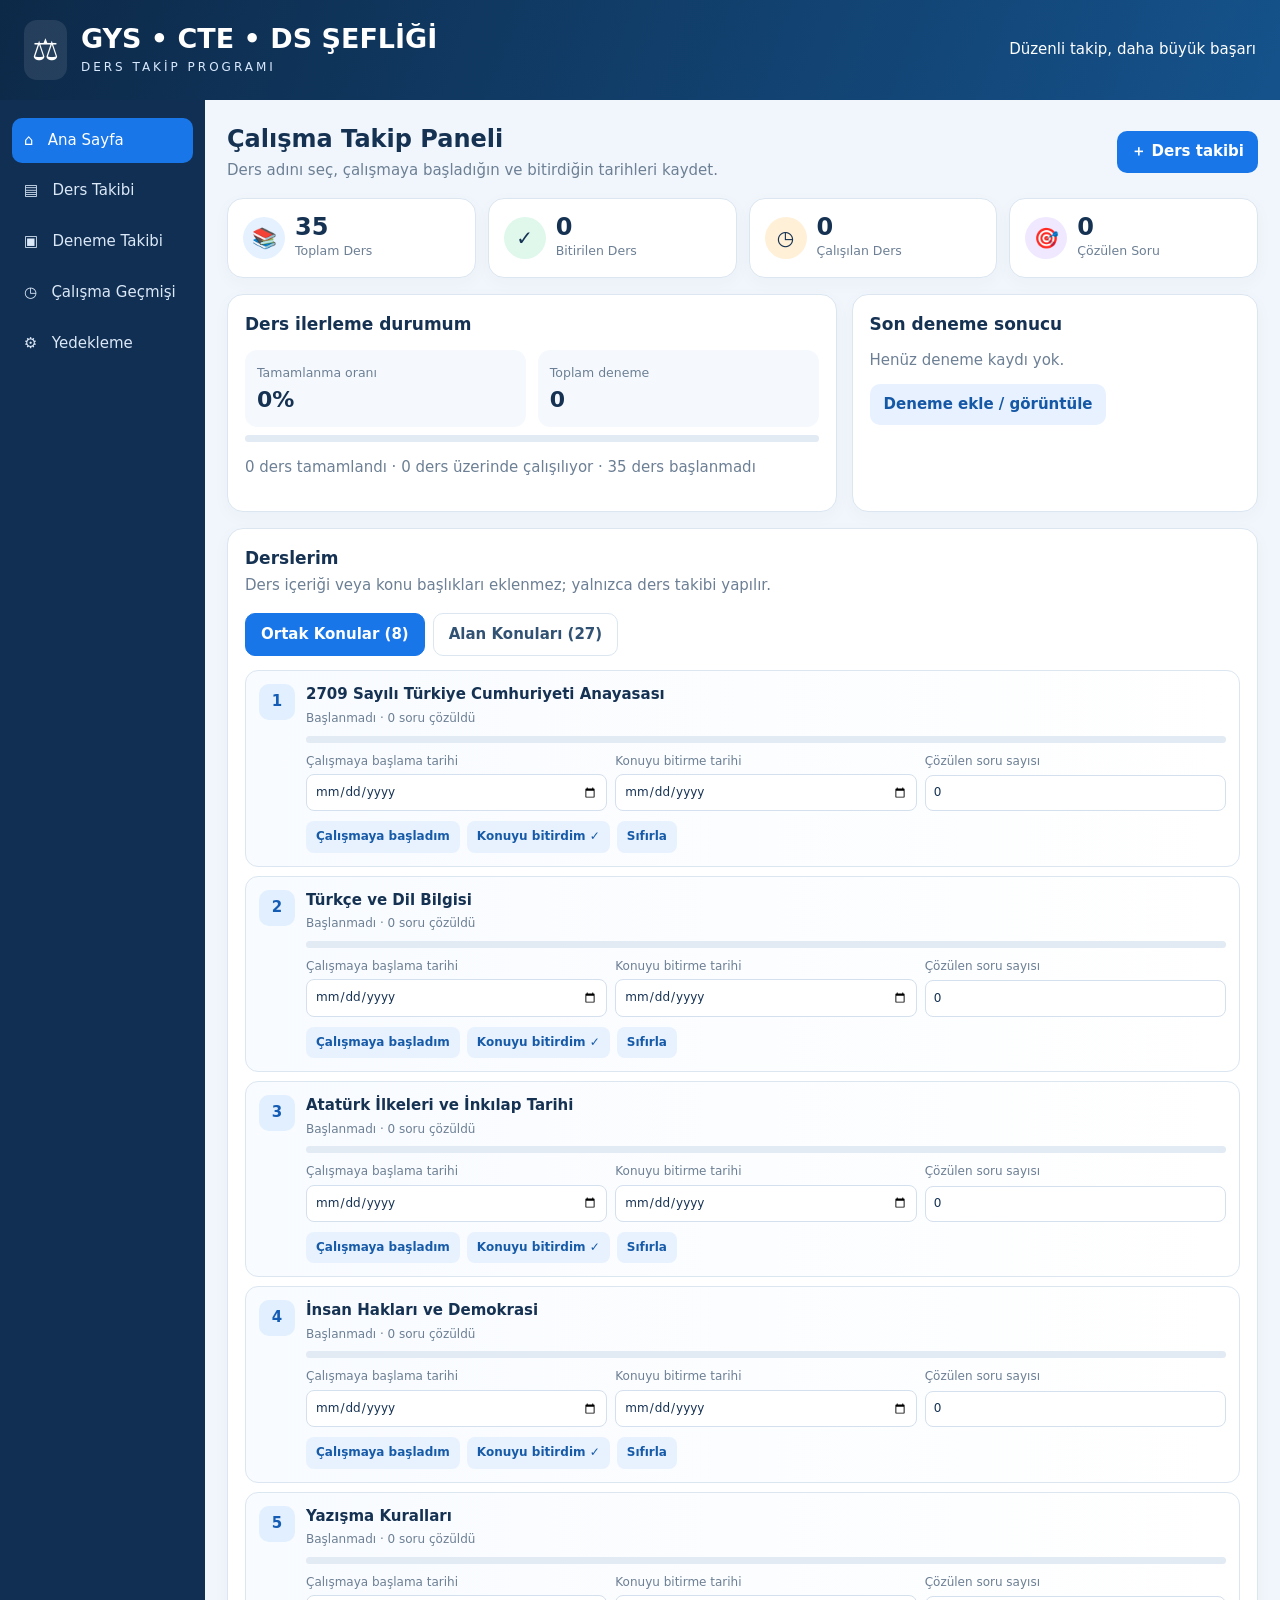
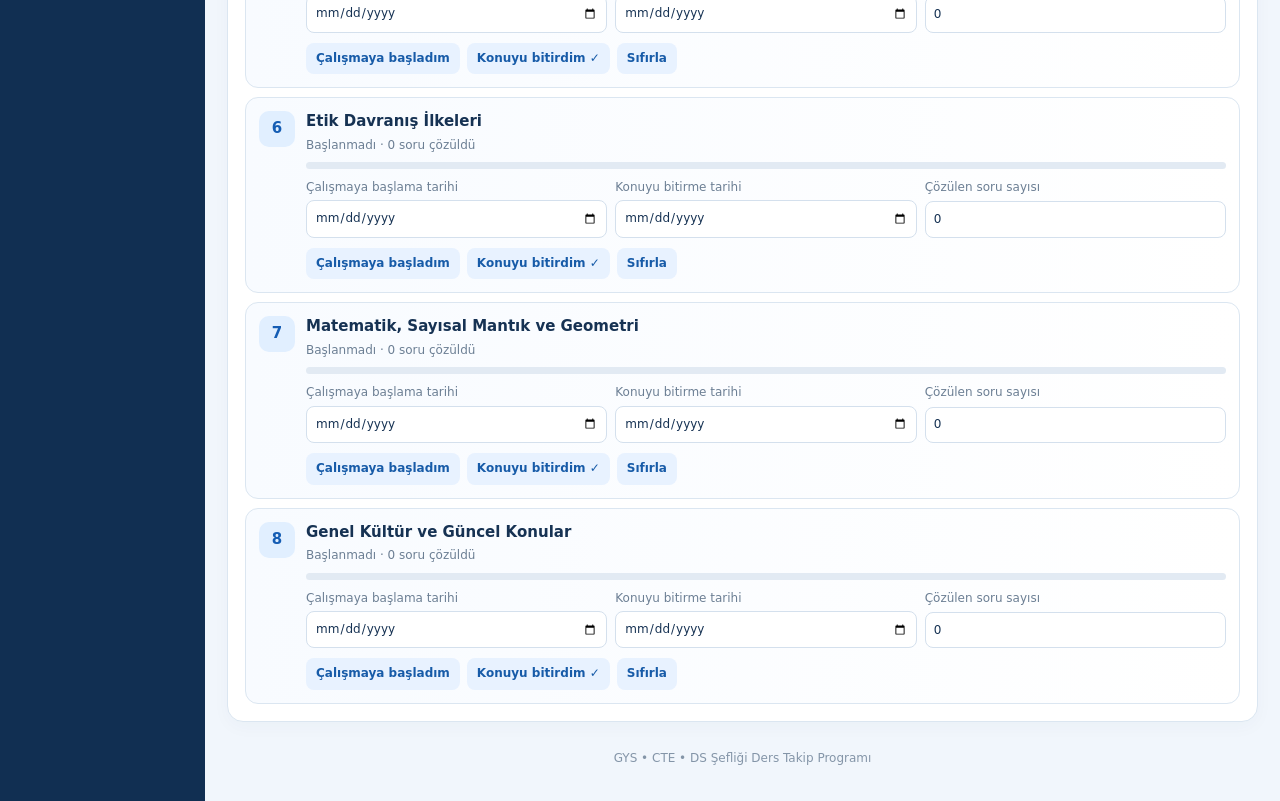
==== commit e20aedfe: "Simplify GYS tracker to course-level dates and question counts" ====
--- a/index.html
+++ b/index.html
@@ -1,109 +1,52 @@
 <!doctype html>
-<html lang="tr">
-<head>
-<meta charset="utf-8"><meta name="viewport" content="width=device-width,initial-scale=1">
-<meta name="theme-color" content="#102d50">
-<title>GYS • CTE • DS Şefliği | Ders Takip Programı</title>
+<html lang="tr"><head><meta charset="utf-8"><meta name="viewport" content="width=device-width,initial-scale=1"><meta name="theme-color" content="#102d50"><title>GYS • CTE • DS Şefliği | Ders Takip Programı</title>
 <style>
-:root{--navy:#102d50;--blue:#1976e8;--pale:#edf5fd;--green:#16a875;--text:#142f55;--muted:#657b96;--line:#dce7f3;--white:#fff;--orange:#f59e0b;--red:#ef4444}
-*{box-sizing:border-box}body{margin:0;background:#f2f7fc;color:var(--text);font:15px/1.45 system-ui,-apple-system,"Segoe UI",sans-serif}button,input,select{font:inherit}button{cursor:pointer}.top{background:linear-gradient(110deg,#0c2a4e,#154d84);color:white;padding:18px 24px;display:flex;align-items:center;justify-content:space-between;gap:16px;flex-wrap:wrap}.brand{display:flex;gap:14px;align-items:center}.mark{font-size:34px;background:#ffffff18;border:1px solid #ffffff30;border-radius:15px;padding:8px}.brand h1{font-size:clamp(18px,3vw,27px);line-height:1.1;margin:0;letter-spacing:.3px}.brand p{margin:6px 0 0;letter-spacing:3px;font-size:12px;color:#dbeafe}.topnote{font-size:13px;color:#dbeafe}.layout{display:grid;grid-template-columns:205px minmax(0,1fr);min-height:calc(100vh - 100px)}aside{background:#112e50;color:#dbe7f6;padding:18px 12px}.navbtn{display:flex;align-items:center;gap:10px;width:100%;text-align:left;border:0;color:inherit;background:transparent;padding:12px;border-radius:11px;margin-bottom:5px}.navbtn.active,.navbtn:hover{background:#1976e8;color:white}.navico{width:22px;text-align:center;font-size:18px}main{padding:22px;min-width:0}.pagehead{display:flex;justify-content:space-between;gap:12px;align-items:center;flex-wrap:wrap;margin-bottom:16px}.pagehead h2{margin:0;font-size:24px}.pagehead p{margin:4px 0 0;color:var(--muted)}.btn{border:0;border-radius:10px;padding:10px 14px;font-weight:700;background:var(--blue);color:white}.btn.secondary{background:#e8f2ff;color:#1455a1;border:1px solid #d1e4fb}.btn.green{background:#07865f}.btn.red{background:#e34d4d}.stats{display:grid;grid-template-columns:repeat(4,minmax(0,1fr));gap:12px;margin-bottom:16px}.stat{background:white;border:1px solid var(--line);border-radius:16px;padding:15px;display:flex;gap:12px;align-items:center;box-shadow:0 4px 16px #14365c08}.stat .bubble{width:44px;height:44px;border-radius:50%;background:#e2f0ff;display:grid;place-items:center;font-size:21px}.stat:nth-child(2) .bubble{background:#dcf8eb}.stat:nth-child(3) .bubble{background:#fff0d7}.stat:nth-child(4) .bubble{background:#ffe7e7}.stat strong{font-size:25px;display:block;line-height:1.1}.stat small{color:var(--muted)}.panel{background:white;border:1px solid var(--line);border-radius:16px;padding:17px;margin-bottom:16px;box-shadow:0 5px 20px #17395c08}.panel h3{margin:0 0 12px;font-size:17px}.tabs{display:flex;gap:8px;flex-wrap:wrap;margin-bottom:14px}.tab{border:1px solid var(--line);background:#fff;color:#315273;border-radius:10px;padding:10px 15px;font-weight:700}.tab.active{background:var(--blue);border-color:var(--blue);color:white}.contentgrid{display:grid;grid-template-columns:minmax(0,1.3fr) minmax(300px,.8fr);gap:16px}.subjectlist{display:grid;gap:9px}.subject{border:1px solid var(--line);border-radius:13px;padding:12px;display:grid;grid-template-columns:36px minmax(0,1fr) auto;align-items:center;gap:11px;background:linear-gradient(90deg,#f8fbff,#fff)}.number{background:#e1efff;color:#135db4;font-weight:800;border-radius:10px;width:36px;height:36px;display:grid;place-items:center}.subjectname{font-weight:750}.subjectmeta{color:var(--muted);font-size:12px;margin-top:4px}.progress{height:7px;background:#e1eaf3;border-radius:9px;overflow:hidden;margin-top:7px}.progress span{height:100%;display:block;background:var(--green);border-radius:9px}.subjectactions{display:flex;align-items:center;gap:8px}.check{width:27px;height:27px;accent-color:var(--green);cursor:pointer}.iconbtn{border:0;border-radius:10px;background:#eaf3ff;color:#1768cb;padding:8px 10px;font-weight:800}.topiclist{display:grid;gap:8px}.topic{display:grid;grid-template-columns:26px minmax(0,1fr) 90px 120px;gap:8px;align-items:center;border-bottom:1px solid #edf2f8;padding:9px 0}.topic:last-child{border-bottom:0}.topic label{font-weight:600}.topic small{color:var(--muted);display:block}.topic input[type=number]{width:85px}.field, input,select{border:1px solid #d5e2f0;border-radius:8px;padding:8px;background:#fff;color:var(--text);min-width:0}.field:focus,input:focus,select:focus{outline:2px solid #b8d7ff;border-color:#6eafff}.formrow{display:grid;grid-template-columns:repeat(2,minmax(0,1fr));gap:10px}.formrow label{font-size:12px;color:var(--muted);display:grid;gap:5px}.formrow .wide{grid-column:1/-1}.tablewrap{overflow:auto}table{width:100%;border-collapse:collapse;font-size:13px}th,td{text-align:left;padding:10px 8px;border-bottom:1px solid #e8eef5;white-space:nowrap}th{background:#f5f9fe;color:#45617f}.pill{display:inline-block;border-radius:99px;padding:3px 8px;background:#dcf8eb;color:#087d59;font-size:11px;font-weight:800}.muted{color:var(--muted)}.empty{padding:20px;text-align:center;color:var(--muted)}.hidden{display:none!important}.minihead{display:flex;justify-content:space-between;gap:8px;align-items:center;flex-wrap:wrap}.progressbig{display:flex;align-items:center;gap:13px}.ring{width:64px;height:64px;border-radius:50%;display:grid;place-items:center;background:conic-gradient(var(--green) var(--pct,0%),#e3ebf4 0);position:relative;font-weight:800}.ring:before{content:"";position:absolute;inset:7px;border-radius:50%;background:white}.ring span{position:relative}.footer{padding:10px;text-align:center;color:#8192a6;font-size:12px}.toast{position:fixed;bottom:18px;right:18px;background:#102d50;color:white;border-radius:12px;padding:12px 16px;box-shadow:0 8px 24px #0002;display:none;z-index:10}.mobilebar{display:none}
-@media(max-width:1050px){.layout{grid-template-columns:170px minmax(0,1fr)}main{padding:15px}.contentgrid{grid-template-columns:1fr}.stats{grid-template-columns:repeat(2,minmax(0,1fr))}.topic{grid-template-columns:26px minmax(0,1fr) 80px 105px}}
-@media(max-width:680px){.top{padding:14px}.topnote{display:none}.layout{display:block}aside{display:none}main{padding:12px 10px 75px}.stats{gap:8px}.stat{padding:10px;gap:8px}.stat .bubble{width:35px;height:35px;font-size:17px}.stat strong{font-size:21px}.pagehead h2{font-size:21px}.panel{padding:13px}.subject{grid-template-columns:32px minmax(0,1fr) auto;padding:10px;gap:8px}.number{width:32px;height:32px}.subjectactions{gap:4px}.topic{grid-template-columns:24px minmax(0,1fr);gap:7px}.topic .qfield,.topic .datefield{grid-column:2}.topic .qfield:before{content:"Çözülen soru: ";font-size:11px;color:var(--muted)}.topic .datefield:before{content:"Tamamlanma tarihi: ";font-size:11px;color:var(--muted)}.formrow{grid-template-columns:1fr}.formrow .wide{grid-column:auto}.mobilebar{display:flex;position:fixed;bottom:0;left:0;right:0;background:#fff;border-top:1px solid var(--line);padding:8px;justify-content:space-around;z-index:5}.mobilebar button{border:0;background:transparent;color:#42617f;font-size:11px;display:grid;gap:3px;justify-items:center}.mobilebar button span{font-size:18px}}
-</style>
-</head>
-<body>
-<header class="top"><div class="brand"><div class="mark">⚖️</div><div><h1>GYS • CTE • DS ŞEFLİĞİ</h1><p>DERS TAKİP PROGRAMI</p></div></div><div class="topnote">Düzenli takip, daha büyük başarı</div></header>
-<div class="layout"><aside id="sideNav">
-<button class="navbtn active" data-page="dashboard"><span class="navico">⌂</span>Ana Sayfa</button>
-<button class="navbtn" data-page="subjects"><span class="navico">▤</span>Ders Takibi</button>
-<button class="navbtn" data-page="exams"><span class="navico">▣</span>Deneme Takibi</button>
-<button class="navbtn" data-page="history"><span class="navico">◷</span>Çalışma Geçmişi</button>
-<button class="navbtn" data-page="settings"><span class="navico">⚙</span>Yedekleme</button>
-</aside>
+:root{--navy:#112f52;--blue:#1976e8;--green:#0c9a6b;--pale:#eff6fd;--line:#dbe6f1;--text:#163253;--muted:#6c7f94}*{box-sizing:border-box}body{margin:0;background:#f1f6fc;color:var(--text);font:15px/1.45 system-ui,-apple-system,"Segoe UI",sans-serif}button,input,select{font:inherit}button{cursor:pointer}.top{background:linear-gradient(110deg,#0d2948,#15528b);color:white;padding:20px 24px;display:flex;align-items:center;justify-content:space-between;gap:10px;flex-wrap:wrap}.brand{display:flex;align-items:center;gap:14px}.logo{font-size:30px;background:#ffffff18;border-radius:13px;padding:8px}.brand h1{margin:0;font-size:clamp(19px,3vw,27px);line-height:1.15}.brand p{margin:5px 0 0;letter-spacing:3px;font-size:12px;color:#d9e9ff}.layout{display:grid;grid-template-columns:205px minmax(0,1fr);min-height:calc(100vh - 90px)}aside{background:var(--navy);padding:18px 12px}.navbtn{display:block;width:100%;border:0;background:transparent;color:#dbe8f8;text-align:left;padding:12px;border-radius:10px;margin-bottom:5px}.navbtn.active,.navbtn:hover{background:var(--blue);color:#fff}main{padding:22px;min-width:0}.head{display:flex;justify-content:space-between;align-items:center;gap:12px;flex-wrap:wrap;margin-bottom:16px}.head h2{margin:0;font-size:24px}.head p{margin:4px 0 0;color:var(--muted)}.btn{border:0;border-radius:10px;padding:10px 14px;background:var(--blue);color:#fff;font-weight:700}.btn.alt{background:#e7f1ff;color:#1558a5}.btn.green{background:var(--green)}.btn.red{background:#df4747}.stats{display:grid;grid-template-columns:repeat(4,minmax(0,1fr));gap:12px;margin-bottom:16px}.stat,.panel{background:#fff;border:1px solid var(--line);border-radius:16px;box-shadow:0 5px 18px #14365c08}.stat{padding:15px;display:flex;gap:10px;align-items:center}.bubble{width:42px;height:42px;border-radius:50%;display:grid;place-items:center;background:#e5f1ff;font-size:20px}.stat:nth-child(2) .bubble{background:#dff8eb}.stat:nth-child(3) .bubble{background:#fff0d7}.stat:nth-child(4) .bubble{background:#f0e8ff}.stat strong{display:block;font-size:24px;line-height:1.1}.stat small{color:var(--muted)}.panel{padding:17px;margin-bottom:16px}.panel h3{margin:0 0 13px;font-size:17px}.tabs{display:flex;gap:8px;flex-wrap:wrap;margin-bottom:14px}.tab{padding:10px 15px;border-radius:10px;border:1px solid var(--line);background:#fff;color:#315273;font-weight:700}.tab.active{background:var(--blue);border-color:var(--blue);color:#fff}.contentgrid{display:grid;grid-template-columns:minmax(0,1.2fr) minmax(280px,.8fr);gap:15px}.course-list{display:grid;gap:9px}.course{border:1px solid var(--line);border-radius:13px;padding:13px;display:grid;grid-template-columns:36px minmax(0,1fr);gap:11px;background:linear-gradient(90deg,#f8fbff,#fff)}.num{width:36px;height:36px;border-radius:10px;background:#e1efff;color:#155db4;font-weight:800;display:grid;place-items:center}.course h4{margin:0;font-size:15px}.meta{font-size:12px;color:var(--muted);margin-top:4px}.progress{height:7px;border-radius:8px;background:#e2eaf3;overflow:hidden;margin-top:8px}.progress span{display:block;height:100%;background:var(--green)}.fields{display:grid;grid-template-columns:repeat(3,minmax(0,1fr));gap:8px;margin-top:10px}.fields label,.formgrid label{display:grid;gap:4px;color:var(--muted);font-size:12px}.fields input,.formgrid input,.formgrid select{width:100%;min-width:0;padding:8px;border:1px solid #d4e0ed;border-radius:8px;color:var(--text);background:white}.actions{display:flex;gap:7px;flex-wrap:wrap;margin-top:10px}.smallbtn{border:0;background:#e8f2ff;color:#175ba8;padding:7px 10px;border-radius:8px;font-size:12px;font-weight:700}.smallbtn.done{background:#d9f8e9;color:#087b54}.formgrid{display:grid;grid-template-columns:repeat(2,minmax(0,1fr));gap:10px}.formgrid .wide{grid-column:1/-1}.tablewrap{overflow:auto}table{width:100%;border-collapse:collapse;font-size:13px}th,td{text-align:left;padding:10px 8px;border-bottom:1px solid #e8eef5;white-space:nowrap}th{background:#f5f9fe;color:#45617f}.muted{color:var(--muted)}.empty{text-align:center;color:var(--muted);padding:20px}.hidden{display:none!important}.summaryrow{display:flex;gap:12px;flex-wrap:wrap}.summarybox{flex:1;min-width:100px;background:#f5f9fe;border-radius:12px;padding:12px}.summarybox strong{display:block;font-size:22px}.mobilebar{display:none}.toast{position:fixed;bottom:18px;right:18px;background:#102d50;color:white;padding:12px 16px;border-radius:10px;display:none;z-index:10}.footer{text-align:center;color:#8495a8;font-size:12px;padding:12px}
+@media(max-width:950px){.layout{grid-template-columns:165px minmax(0,1fr)}main{padding:14px}.stats{grid-template-columns:repeat(2,minmax(0,1fr))}.contentgrid{grid-template-columns:1fr}}
+@media(max-width:650px){.top{padding:14px}.layout{display:block}aside{display:none}main{padding:12px 10px 75px}.stats{gap:8px}.stat{padding:10px;gap:7px}.bubble{width:34px;height:34px;font-size:17px}.stat strong{font-size:20px}.panel{padding:12px}.fields{grid-template-columns:1fr 1fr}.fields label:last-child{grid-column:1/-1}.formgrid{grid-template-columns:1fr}.formgrid .wide{grid-column:auto}.head h2{font-size:21px}.mobilebar{display:flex;position:fixed;bottom:0;left:0;right:0;background:#fff;border-top:1px solid var(--line);padding:8px;justify-content:space-around;z-index:5}.mobilebar button{border:0;background:transparent;color:#42617f;font-size:11px;display:grid;justify-items:center;gap:3px}.mobilebar span{font-size:18px}}
+</style></head><body>
+<header class="top"><div class="brand"><div class="logo">⚖️</div><div><h1>GYS • CTE • DS ŞEFLİĞİ</h1><p>DERS TAKİP PROGRAMI</p></div></div><div>Düzenli takip, daha büyük başarı</div></header>
+<div class="layout"><aside><button class="navbtn active" data-page="home">⌂ &nbsp; Ana Sayfa</button><button class="navbtn" data-page="courses">▤ &nbsp; Ders Takibi</button><button class="navbtn" data-page="exams">▣ &nbsp; Deneme Takibi</button><button class="navbtn" data-page="history">◷ &nbsp; Çalışma Geçmişi</button><button class="navbtn" data-page="backup">⚙ &nbsp; Yedekleme</button></aside>
 <main>
-<section id="dashboard" class="page">
-<div class="pagehead"><div><h2>Çalışma Takip Paneli</h2><p>Konularını işaretle, soru sayılarını ve denemelerini tarihleriyle kaydet.</p></div><button class="btn" onclick="showPage('subjects')">＋ Ders Takibine Git</button></div>
-<div class="stats">
-<div class="stat"><div class="bubble">📚</div><div><strong id="statSubjects">35</strong><small>Toplam Ders</small></div></div>
-<div class="stat"><div class="bubble">✓</div><div><strong id="statDone">0</strong><small>Tamamlanan Konu</small></div></div>
-<div class="stat"><div class="bubble">◷</div><div><strong id="statQuestions">0</strong><small>Çözülen Soru</small></div></div>
-<div class="stat"><div class="bubble">▥</div><div><strong id="statExams">0</strong><small>Girilen Deneme</small></div></div>
-</div>
-<div class="contentgrid">
-<div class="panel"><div class="minihead"><h3>Ders İlerlemen</h3><span class="muted" id="overallLabel">0% tamamlandı</span></div><div class="progressbig"><div class="ring" id="overallRing"><span id="overallPct">0%</span></div><div style="flex:1"><strong id="doneLine">0 konu tamamlandı</strong><div class="muted" id="remainingLine">Konularını işaretledikçe ilerlemen burada görünür.</div><div class="progress"><span id="overallBar" style="width:0%"></span></div></div></div></div>
-<div class="panel"><div class="minihead"><h3>Deneme Performansım</h3><button class="btn secondary" onclick="showPage('exams')">Denemeleri gör</button></div><div class="progressbig"><div class="ring" id="examRing"><span id="examPct">—</span></div><div><strong id="examLine">Henüz deneme kaydı yok</strong><div class="muted" id="examSub">Doğru ve yanlışlarını deneme ekleyerek takip et.</div></div></div></div>
-</div>
-<div class="panel"><div class="minihead"><h3>Derslerim</h3><div class="tabs"><button class="tab active" data-kind="common">Ortak Konular (8)</button><button class="tab" data-kind="field">Alan Konuları (27)</button></div></div><div id="dashboardSubjects" class="subjectlist"></div></div>
-</section>
-<section id="subjects" class="page hidden">
-<div class="pagehead"><div><h2>Ders ve Konu Takibi</h2><p>Bir dersin içine gir; bitirdiğin her konuyu ayrı ayrı işaretle.</p></div><button class="btn secondary" onclick="showPage('history')">Çalışma geçmişim</button></div>
-<div class="tabs"><button class="tab active" data-kind="common">Ortak Konular</button><button class="tab" data-kind="field">Alan Konuları</button></div>
-<div class="contentgrid"><div class="panel"><h3 id="listTitle">Ortak Konular</h3><div id="subjectList" class="subjectlist"></div></div><div class="panel"><div class="minihead"><h3 id="detailTitle">Konu ayrıntıları</h3><span class="muted" id="detailSub">Soldan ders seç</span></div><div id="topicList" class="topiclist"><div class="empty">Bir ders seçtiğinde konular burada listelenecek.</div></div></div></div>
-</section>
-<section id="exams" class="page hidden">
-<div class="pagehead"><div><h2>Deneme Takibi</h2><p>Her denemenin tarihini, doğru ve yanlış sayısını kaydet. Net hesabı: doğru − yanlış / 4.</p></div></div>
-<div class="contentgrid"><div class="panel"><h3 id="examFormTitle">Yeni deneme ekle</h3><form id="examForm"><div class="formrow">
-<label class="wide">Deneme adı<input id="examName" required placeholder="Örn. GYS Deneme 1"></label>
-<label>Tarih<input id="examDate" type="date" required></label><label>Toplam soru<input id="examTotal" type="number" min="1" value="100" required></label>
-<label>Doğru sayısı<input id="examCorrect" type="number" min="0" value="0" required></label><label>Yanlış sayısı<input id="examWrong" type="number" min="0" value="0" required></label>
-<label class="wide">Not (isteğe bağlı)<input id="examNote" placeholder="Eksik kaldığın konular vb."></label>
-</div><p class="muted" id="examPreview">Net: 0 · Başarı: 0%</p><button class="btn green" type="submit">＋ Denemeyi Kaydet</button><button class="btn secondary hidden" id="cancelEdit" type="button">Düzenlemeyi iptal et</button></form></div>
-<div class="panel"><h3>Deneme özeti</h3><div class="stats" style="grid-template-columns:repeat(2,minmax(0,1fr))"><div><small class="muted">Toplam doğru</small><strong id="sumCorrect">0</strong></div><div><small class="muted">Toplam yanlış</small><strong id="sumWrong">0</strong></div><div><small class="muted">Ortalama net</small><strong id="avgNet">0</strong></div><div><small class="muted">Son deneme</small><strong id="lastExam" style="font-size:15px">—</strong></div></div></div></div>
-<div class="panel"><h3>Kaydedilen denemeler</h3><div class="tablewrap"><table><thead><tr><th>Deneme</th><th>Tarih</th><th>Doğru</th><th>Yanlış</th><th>Boş</th><th>Net</th><th>İşlem</th></tr></thead><tbody id="examRows"></tbody></table></div><div id="noExams" class="empty">Henüz deneme eklenmedi.</div></div>
-</section>
-<section id="history" class="page hidden"><div class="pagehead"><div><h2>Çalışma Geçmişim</h2><p>Tamamlanan konu ve soru kayıtların tarihe göre burada listelenir.</p></div></div><div class="panel"><div class="tablewrap"><table><thead><tr><th>Tarih</th><th>Ders</th><th>Konu</th><th>Durum</th><th>Çözülen soru</th></tr></thead><tbody id="historyRows"></tbody></table></div><div id="noHistory" class="empty">Henüz kayıt yok. Ders takibinden konuları işaretleyebilirsin.</div></div></section>
-<section id="settings" class="page hidden"><div class="pagehead"><div><h2>Verilerimi Yedekle</h2><p>Kayıtlar bu tarayıcıda saklanır. Veri kaybını önlemek için ara sıra yedek indir.</p></div></div><div class="panel"><h3>Yedekleme ve geri yükleme</h3><p class="muted">Konu ilerlemeleri, soru sayıları, tarihler ve denemeler JSON dosyasına kaydedilebilir.</p><button class="btn" id="exportBtn">⬇ Yedeği indir</button> <label class="btn secondary" for="importFile">Yedeği geri yükle</label><input id="importFile" type="file" accept="application/json" class="hidden"><button class="btn red" id="resetBtn">Tüm kayıtları sıfırla</button></div><div class="panel"><h3>Önemli bilgi</h3><p>Şu anki sürüm kayıtları kullandığın cihazın tarayıcısında saklar. Başka telefonda otomatik görünmesi için daha sonra kullanıcı hesabı ve bulut veritabanı bağlantısı eklenmelidir.</p></div></section>
-<div class="footer">GYS • CTE • DS Şefliği Ders Takip Programı</div>
-</main></div>
-<nav class="mobilebar"><button onclick="showPage('dashboard')"><span>⌂</span>Ana Sayfa</button><button onclick="showPage('subjects')"><span>▤</span>Ders Takibi</button><button onclick="showPage('exams')"><span>▣</span>Denemeler</button><button onclick="showPage('history')"><span>◷</span>Geçmiş</button></nav>
-<div id="toast" class="toast"></div>
+<section id="home" class="page"><div class="head"><div><h2>Çalışma Takip Paneli</h2><p>Ders adını seç, çalışmaya başladığın ve bitirdiğin tarihleri kaydet.</p></div><button class="btn" onclick="showPage('courses')">＋ Ders takibi</button></div>
+<div class="stats"><div class="stat"><div class="bubble">📚</div><div><strong id="nCourses">35</strong><small>Toplam Ders</small></div></div><div class="stat"><div class="bubble">✓</div><div><strong id="nDone">0</strong><small>Bitirilen Ders</small></div></div><div class="stat"><div class="bubble">◷</div><div><strong id="nActive">0</strong><small>Çalışılan Ders</small></div></div><div class="stat"><div class="bubble">🎯</div><div><strong id="nQuestions">0</strong><small>Çözülen Soru</small></div></div></div>
+<div class="contentgrid"><div class="panel"><h3>Ders ilerleme durumum</h3><div class="summaryrow"><div class="summarybox"><small class="muted">Tamamlanma oranı</small><strong id="pct">0%</strong></div><div class="summarybox"><small class="muted">Toplam deneme</small><strong id="nExams">0</strong></div></div><div class="progress"><span id="allbar" style="width:0%"></span></div><p class="muted" id="progressText">Ders takibine başladığında ilerlemen burada görünecek.</p></div><div class="panel"><h3>Son deneme sonucu</h3><div id="lastExam" class="muted">Henüz deneme kaydı yok.</div><button class="btn alt" style="margin-top:12px" onclick="showPage('exams')">Deneme ekle / görüntüle</button></div></div>
+<div class="panel"><div class="head"><div><h3 style="margin:0">Derslerim</h3><p class="muted">Ders içeriği veya konu başlıkları eklenmez; yalnızca ders takibi yapılır.</p></div></div><div class="tabs"><button class="tab active" data-kind="common">Ortak Konular (8)</button><button class="tab" data-kind="field">Alan Konuları (27)</button></div><div id="homeCourses" class="course-list"></div></div></section>
+<section id="courses" class="page hidden"><div class="head"><div><h2>Ders Takibi</h2><p>Her ders için çalışma başlangıç tarihi, bitiş tarihi ve çözdüğün soru sayısını gir.</p></div></div><div class="tabs"><button class="tab active" data-kind="common">Ortak Konular (8)</button><button class="tab" data-kind="field">Alan Konuları (27)</button></div><div class="panel"><div id="courseList" class="course-list"></div></div></section>
+<section id="exams" class="page hidden"><div class="head"><div><h2>Deneme Takibi</h2><p>Deneme tarihini, doğru ve yanlış sayısını kaydet. Net = doğru − yanlış / 4.</p></div></div><div class="contentgrid"><div class="panel"><h3 id="examHeading">Yeni deneme ekle</h3><form id="examForm"><div class="formgrid"><label class="wide">Deneme adı<input id="examName" required placeholder="Örn. GYS Deneme 1"></label><label>Tarih<input id="examDate" type="date" required></label><label>Toplam soru<input id="examTotal" type="number" min="1" value="100" required></label><label>Doğru<input id="examCorrect" type="number" min="0" value="0" required></label><label>Yanlış<input id="examWrong" type="number" min="0" value="0" required></label><label class="wide">Not (isteğe bağlı)<input id="examNote" placeholder="Kısa not"></label></div><p id="netPreview" class="muted">Net: 0</p><button class="btn green" type="submit">Denemeyi kaydet</button> <button id="cancelEdit" class="btn alt hidden" type="button">İptal</button></form></div><div class="panel"><h3>Deneme özeti</h3><div class="summaryrow"><div class="summarybox"><small>Toplam doğru</small><strong id="sumC">0</strong></div><div class="summarybox"><small>Toplam yanlış</small><strong id="sumW">0</strong></div><div class="summarybox"><small>Ortalama net</small><strong id="avgN">0</strong></div></div></div></div><div class="panel"><h3>Kaydedilen denemeler</h3><div class="tablewrap"><table><thead><tr><th>Deneme</th><th>Tarih</th><th>Doğru</th><th>Yanlış</th><th>Boş</th><th>Net</th><th>İşlem</th></tr></thead><tbody id="examRows"></tbody></table></div><div id="noExams" class="empty">Henüz deneme eklenmedi.</div></div></section>
+<section id="history" class="page hidden"><div class="head"><div><h2>Çalışma Geçmişi</h2><p>Ders çalışma başlangıç ve bitiş tarihlerin ile soru sayıları burada görünür.</p></div></div><div class="panel"><div class="tablewrap"><table><thead><tr><th>Ders</th><th>Durum</th><th>Başlangıç tarihi</th><th>Bitiş tarihi</th><th>Çözülen soru</th></tr></thead><tbody id="historyRows"></tbody></table></div></div></section>
+<section id="backup" class="page hidden"><div class="head"><div><h2>Yedekleme</h2><p>Kayıtlar şu anda kullandığın tarayıcıda saklanır.</p></div></div><div class="panel"><h3>Verilerini yedekle</h3><p class="muted">Ders tarihleri, soru sayıları ve deneme kayıtlarını JSON dosyasına kaydedebilirsin.</p><button class="btn" id="exportBtn">Yedeği indir</button> <label class="btn alt" for="importFile">Yedeği geri yükle</label><input id="importFile" type="file" accept="application/json" class="hidden"><p style="margin-top:18px"><button class="btn red" id="resetBtn">Tüm kayıtları sıfırla</button></p></div></section><div class="footer">GYS • CTE • DS Şefliği Ders Takip Programı</div></main></div>
+<nav class="mobilebar"><button onclick="showPage('home')"><span>⌂</span>Ana Sayfa</button><button onclick="showPage('courses')"><span>▤</span>Ders Takibi</button><button onclick="showPage('exams')"><span>▣</span>Denemeler</button><button onclick="showPage('history')"><span>◷</span>Geçmiş</button></nav><div id="toast" class="toast"></div>
 <script>
-const commonSubjects=[
-{n:"2709 Sayılı Türkiye Cumhuriyeti Anayasası",topics:["Anayasa'nın Tanımı ve Özellikleri","Anayasa'nın Tarihsel Gelişimi","1982 Anayasası'nın Genel Esasları","Temel Hak ve Ödevler","Devletin Şekli","Cumhuriyetin Nitelikleri","Devletin Bütünlüğü ve Resmî Dil","Egemenlik","Yasama Yetkisi","Yürütme Yetkisi","Yargı Yetkisi","Temel Hakların Sınırlanması","Kişi Hakları ve Ödevleri","Sosyal ve Ekonomik Haklar","Siyasi Haklar","TBMM'nin Kuruluşu ve Seçimler","Milletvekillerinin Hukuki Durumu","TBMM'nin Görev ve Yetkileri","Kanunların Yapılması","Cumhurbaşkanının Seçimi","Cumhurbaşkanının Görev ve Yetkileri","Bakanlıklar ve İdare","Olağanüstü Hâl Yönetimi","Mahkemelerin Bağımsızlığı","Anayasa Mahkemesi","Diğer Yüksek Mahkemeler","Hâkimler ve Savcılar Kurulu","İdarenin Esasları","İdarenin Bütünlüğü","Mahallî İdareler","Kamu Denetçiliği Kurumu","Anayasa Değişikliği","Mali ve Ekonomik Hükümler","Geçici Maddeler","Anayasa'da Süreler ve Sayılar","Genel Tekrar"]},
-{n:"Türkçe ve Dil Bilgisi",topics:["Sözcükte Anlam","Cümlede Anlam","Paragraf","Anlatım Biçimleri","Ses Bilgisi","Yazım Kuralları","Noktalama İşaretleri","İsimler","Sıfatlar","Zamirler","Zarflar","Fiiller","Fiilimsiler"]},
-{n:"Atatürk İlkeleri ve İnkılap Tarihi",topics:["Osmanlı Devleti'nin Son Dönemi","Trablusgarp ve Balkan Savaşları","I. Dünya Savaşı","Mondros Ateşkesi","Millî Mücadele Hazırlık Dönemi","Kongreler","TBMM'nin Açılması","Kurtuluş Savaşı Cepheleri","Mudanya ve Lozan","Cumhuriyetin İlanı","Siyasi İnkılaplar","Hukuk İnkılabı","Eğitim ve Kültür İnkılapları","Toplumsal İnkılaplar","Atatürk İlkeleri","Dış Politika","Atatürk Dönemi Ekonomi","İkinci Dünya Savaşı ve Türkiye"]},
-{n:"İnsan Hakları ve Demokrasi",topics:["İnsan Haklarının Temel Kavramları","İnsan Haklarının Tarihsel Gelişimi","Demokrasi Kavramı","Demokrasi Türleri","Hukuk Devleti","Eşitlik ve Ayrımcılık Yasağı","Uluslararası İnsan Hakları Belgeleri","Avrupa İnsan Hakları Sözleşmesi","Temel Hak ve Özgürlükler","Kamu Görevlisinin Sorumlulukları"]},
-{n:"Yazışma Kuralları",topics:["Resmî Yazışma Esasları","Belgenin Bölümleri","Sayı ve Konu","Tarih ve Muhatap","İlgi ve Ekler","Metin ve İmza","Dağıtım","Olur ve Onay","Elektronik Belge Yönetimi","Süreler ve Arşivleme"]},
-{n:"Etik Davranış İlkeleri",topics:["Etik ve Ahlak Kavramları","Kamu Hizmeti Bilinci","Halka Hizmet Bilinci","Hizmet Standartlarına Uyma","Amaç ve Misyona Bağlılık","Dürüstlük ve Tarafsızlık","Saygınlık ve Güven","Nezaket ve Saygı","Çıkar Çatışmasından Kaçınma","Görev ve Yetkilerin Menfaate Kullanılmaması"]},
-{n:"Matematik, Sayısal Mantık ve Geometri",topics:["Temel Kavramlar","Sayı Basamakları","Bölme ve Bölünebilme","EBOB-EKOK","Rasyonel Sayılar","Üslü Sayılar","Köklü Sayılar","Denklemler","Oran-Orantı","Problemler","Yüzde ve Faiz","Kümeler","İşlem ve Tablo Mantığı","Şekil Yetenek","Açılar","Üçgenler","Dörtgenler","Çember ve Daire"]},
-{n:"Genel Kültür ve Güncel Konular",topics:["Türkiye Coğrafyası","Dünya Coğrafyası","Türkiye'nin Tarihi ve Kültürel Mirası","Uluslararası Kuruluşlar","Bilim ve Teknoloji","Kültür-Sanat","Spor","Güncel Olaylar"]}
-];
-const fieldNames=["Kamu Ön Malî Kontrol Yönetmeliği","Kamu İç Kontrol Yönetmeliği","3071 Sayılı Dilekçe Hakkının Kullanılmasına Dair Kanun","5018 Sayılı Kamu Malî Yönetimi ve Kontrol Kanunu","4735 Sayılı Kamu İhale Sözleşmeleri Kanunu","4734 Sayılı Kamu İhale Kanunu","Kamu Zararlarının Tahsili Yönetmeliği","Merkezî Yönetim Harcama Belgeleri Yönetmeliği","Kamu İhale Genel Tebliği","Adalet Bakanlığı Disiplin Yönetmeliği","5395 Sayılı Çocuk Koruma Kanunu","Çocuk Koruma Kanununun Uygulanmasına İlişkin Usûl ve Esaslar Hakkında Yönetmelik","Çocuk Koruma Tedbirleri Yönetmeliği","5402 Sayılı Denetimli Serbestlik Hizmetleri Kanunu","5275 Sayılı Ceza ve Güvenlik Tedbirlerinin İnfazı Hakkında Kanun","6331 Sayılı İş Sağlığı ve Güvenliği Kanunu","5271 Sayılı Ceza Muhakemesi Kanunu","5237 Sayılı Türk Ceza Kanunu","657 Sayılı Devlet Memurları Kanunu","5510 Sayılı Sosyal Sigortalar ve Genel Sağlık Sigortası Kanunu","7201 Sayılı Tebligat Kanunu","4675 Sayılı İnfaz Hâkimliği Kanunu","Ceza İnfaz Kurumlarının Yönetimi ile Ceza ve Güvenlik Tedbirlerinin İnfazı Hakkında Yönetmelik","Denetimli Serbestlik Tedavi Hizmetleri","Denetimli Serbestlik Yönetmeliği","Taşınır Mal Yönetmeliği","Cinsel Dokunulmazlığa Karşı Suçlar Yönetmeliği"];
-const fieldSubjects=fieldNames.map(n=>({n,topics:["Amaç, kapsam ve tanımlar","Temel ilkeler ve görevler","Yetki ve sorumluluklar","İşleyiş ve uygulama esasları","Süreler, şartlar ve istisnalar","Geçici ve son hükümler"]}));
-let state={topics:{},exams:[]},kind="common",selected=null,editingExam=null;
-const $=id=>document.getElementById(id), today=()=>new Date().toISOString().slice(0,10), allSubjects=()=>[...commonSubjects,...fieldSubjects], getSubjects=()=>kind==="common"?commonSubjects:fieldSubjects, key=(s,i)=>s+"::"+i;
-function load(){try{state=JSON.parse(localStorage.getItem("gysTrackerV1"))||state}catch(e){}if(!state.topics)state.topics={};if(!state.exams)state.exams=[]}
-function save(){localStorage.setItem("gysTrackerV1",JSON.stringify(state));renderAll();toast("Kayıt kaydedildi ✓")}
-function toast(msg){const t=$("toast");t.textContent=msg;t.style.display="block";clearTimeout(window.toastTimer);window.toastTimer=setTimeout(()=>t.style.display="none",2200)}
-function topicState(s,i){return state.topics[key(s.n,i)]||{done:false,questions:0,date:""}}
-function subjectStats(s){let done=0,questions=0; s.topics.forEach((_,i)=>{let t=topicState(s,i);if(t.done)done++;questions+=Number(t.questions)||0});return{done,total:s.topics.length,questions,pct:s.topics.length?Math.round(done/s.topics.length*100):0}}
-function totalStats(){let subjects=allSubjects(),topics=0,done=0,questions=0;subjects.forEach(s=>{topics+=s.topics.length;let z=subjectStats(s);done+=z.done;questions+=z.questions});return{subjects:subjects.length,topics,done,questions,exams:state.exams.length,pct:topics?Math.round(done/topics*100):0}}
-function showPage(id){document.querySelectorAll(".page").forEach(p=>p.classList.toggle("hidden",p.id!==id));document.querySelectorAll(".navbtn").forEach(b=>b.classList.toggle("active",b.dataset.page===id));if(id==="subjects")renderSubjects();if(id==="history")renderHistory();if(id==="exams")renderExams();window.scrollTo({top:0,behavior:"smooth"})}
-document.querySelectorAll(".navbtn").forEach(b=>b.addEventListener("click",()=>showPage(b.dataset.page)));
-document.querySelectorAll(".mobilebar button").forEach(()=>{});
-document.querySelectorAll("[data-kind]").forEach(b=>b.addEventListener("click",()=>{kind=b.dataset.kind;document.querySelectorAll("[data-kind]").forEach(x=>x.classList.toggle("active",x.dataset.kind===kind));selected=null;renderSubjects();renderDashboardSubjects();}));
-function subjectCard(s,i){let z=subjectStats(s);return '<div class="subject"><div class="number">'+(i+1)+'</div><div><div class="subjectname">'+esc(s.n)+'</div><div class="subjectmeta">'+z.done+' / '+z.total+' konu tamamlandı · '+z.questions+' soru çözüldü</div><div class="progress"><span style="width:'+z.pct+'%"></span></div></div><div class="subjectactions"><input class="check" type="checkbox" aria-label="Dersi tamamlandı işaretle" '+(z.done===z.total?'checked':'')+' onchange="markSubject('+i+',this.checked)"><button class="iconbtn" onclick="selectSubject('+i+')">›</button></div></div>'}
-function renderDashboardSubjects(){let arr=getSubjects();$("dashboardSubjects").innerHTML=arr.map(subjectCard).join("")+'<button class="btn secondary" style="width:100%;margin-top:10px" onclick="showPage(\'subjects\')">Tüm '+(kind==="common"?"ortak":"alan")+' derslerini gör →</button>';document.querySelectorAll("[data-kind]").forEach(x=>x.classList.toggle("active",x.dataset.kind===kind))}
-function markSubject(i,checked){let s=getSubjects()[i];s.topics.forEach((_,j)=>{let t=topicState(s,j);t.done=checked;t.date=checked?(t.date||today()):"";state.topics[key(s.n,j)]=t});save()}
-function renderSubjects(){$("listTitle").textContent=kind==="common"?"Ortak Konular":"Alan Konuları";let arr=getSubjects();$("subjectList").innerHTML=arr.map((s,i)=>{let z=subjectStats(s);return '<div class="subject"><div class="number">'+(i+1)+'</div><div><div class="subjectname">'+esc(s.n)+'</div><div class="subjectmeta">'+z.done+'/'+z.total+' konu · '+z.questions+' soru · %'+z.pct+'</div><div class="progress"><span style="width:'+z.pct+'%"></span></div></div><button class="iconbtn" onclick="selectSubject('+i+')">Aç ›</button></div>'}).join("");if(selected!==null&&arr[selected])renderTopics(arr[selected]);else{$("detailTitle").textContent="Konu ayrıntıları";$("detailSub").textContent="Soldan ders seç";$("topicList").innerHTML='<div class="empty">Bir ders seçtiğinde konular burada listelenecek.</div>'}}
-function selectSubject(i){selected=i;renderSubjects();renderTopics(getSubjects()[i]);if(window.innerWidth<900)$("topicList").scrollIntoView({behavior:"smooth",block:"start"})}
-function renderTopics(s){$("detailTitle").textContent=s.n;$("detailSub").textContent=subjectStats(s).done+" / "+s.topics.length+" konu tamamlandı";$("topicList").innerHTML=s.topics.map((name,i)=>{let t=topicState(s,i);return '<div class="topic"><input class="check" type="checkbox" '+(t.done?"checked":"")+' aria-label="Tamamlandı" onchange="updateTopic('+JSON.stringify(s.n)+','+i+',\'done\',this.checked)"><div><label>'+esc(name)+'</label><small>'+(t.done?"Tamamlandı":"Devam ediyor")+'</small></div><div class="qfield"><input type="number" min="0" max="99999" value="'+Number(t.questions||0)+'" aria-label="Çözülen soru sayısı" onchange="updateTopic('+JSON.stringify(s.n)+','+i+',\'questions\',this.value)" placeholder="Soru"></div><div class="datefield"><input type="date" value="'+esc(t.date||"")+'" aria-label="Çalışma tarihi" onchange="updateTopic('+JSON.stringify(s.n)+','+i+',\'date\',this.value)"></div></div>'}).join("")}
-function updateTopic(subject,i,field,value){let t=topicState({n:subject},i);if(field==="done"){t.done=!!value;if(t.done&&!t.date)t.date=today();if(!t.done)t.date=""}if(field==="questions")t.questions=Math.max(0,Number(value)||0);if(field==="date"){t.date=value;if(value)t.done=true}state.topics[key(subject,i)]=t;localStorage.setItem("gysTrackerV1",JSON.stringify(state));renderAll();if(selected!==null)renderTopics(getSubjects()[selected])}
-function esc(v){return String(v??"").replace(/[&<>"']/g,c=>({"&":"&amp;","<":"&lt;",">":"&gt;",'"':"&quot;","'":"&#39;"}[c]))}
-function renderAll(){let z=totalStats();$("statSubjects").textContent=z.subjects;$("statDone").textContent=z.done;$("statQuestions").textContent=z.questions.toLocaleString("tr-TR");$("statExams").textContent=z.exams;$("overallPct").textContent=z.pct+"%";$("overallLabel").textContent=z.pct+"% tamamlandı";$("overallRing").style.setProperty("--pct",z.pct+"%");$("overallBar").style.width=z.pct+"%";$("doneLine").textContent=z.done+" / "+z.topics+" konu tamamlandı";$("remainingLine").textContent=(z.topics-z.done)+" konu kaldı";let totalC=0,totalW=0;state.exams.forEach(e=>{totalC+=e.correct;totalW+=e.wrong});let acc=totalC+totalW?Math.round(totalC/(totalC+totalW)*100):0;$("examPct").textContent=state.exams.length?acc+"%":"—";$("examRing").style.setProperty("--pct",acc+"%");$("examLine").textContent=state.exams.length?state.exams.length+" deneme kaydedildi":"Henüz deneme kaydı yok";$("examSub").textContent=state.exams.length?"Toplam "+totalC+" doğru · "+totalW+" yanlış":"Doğru ve yanlışlarını deneme ekleyerek takip et.";renderDashboardSubjects();if(!$("subjects").classList.contains("hidden"))renderSubjects();if(!$("history").classList.contains("hidden"))renderHistory();if(!$("exams").classList.contains("hidden"))renderExams()}
-function markSubjectAll(s,checked){s.topics.forEach((_,i)=>{let t=topicState(s,i);t.done=checked;t.date=checked?(t.date||today()):"";state.topics[key(s.n,i)]=t})}
-function renderHistory(){let rows=[];allSubjects().forEach(s=>s.topics.forEach((name,i)=>{let t=topicState(s,i);if(t.done||t.questions||t.date)rows.push({date:t.date||"—",subject:s.n,topic:name,done:t.done,questions:t.questions||0})}));rows.sort((a,b)=>b.date.localeCompare(a.date));$("historyRows").innerHTML=rows.map(r=>'<tr><td>'+esc(r.date)+'</td><td>'+esc(r.subject)+'</td><td>'+esc(r.topic)+'</td><td><span class="pill" style="'+(r.done?"":"background:#fff0d7;color:#9a6100")+'">'+(r.done?"Tamamlandı":"Çalışıldı")+'</span></td><td>'+r.questions+'</td></tr>').join("");$("noHistory").classList.toggle("hidden",rows.length>0)}
-function previewExam(){let c=+$("examCorrect").value||0,w=+$("examWrong").value||0,t=+$("examTotal").value||0;$("examPreview").textContent="Net: "+Math.max(0,c-w/4).toLocaleString("tr-TR",{maximumFractionDigits:2})+" · Başarı: "+(t?Math.round(c/t*100):0)+"%";$("examPreview").style.color=(c+w>t)?"#dc2626":"#657b96"}
-["examCorrect","examWrong","examTotal"].forEach(id=>$(id).addEventListener("input",previewExam));
-$("examDate").value=today();
-$("examForm").addEventListener("submit",e=>{e.preventDefault();let c=+$("examCorrect").value,w=+$("examWrong").value,t=+$("examTotal").value;if(c+w>t){toast("Doğru + yanlış toplamı toplam soru sayısını aşamaz.");return}let item={id:editingExam||Date.now(),name:$("examName").value.trim(),date:$("examDate").value,total:t,correct:c,wrong:w,note:$("examNote").value.trim()};if(editingExam){state.exams=state.exams.map(x=>x.id===editingExam?item:x)}else state.exams.push(item);state.exams.sort((a,b)=>b.date.localeCompare(a.date));editingExam=null;$("examForm").reset();$("examDate").value=today();$("examTotal").value=100;$("examCorrect").value=0;$("examWrong").value=0;$("examFormTitle").textContent="Yeni deneme ekle";$("cancelEdit").classList.add("hidden");previewExam();save()});
-$("cancelEdit").addEventListener("click",()=>{editingExam=null;$("examForm").reset();$("examDate").value=today();$("examTotal").value=100;$("examFormTitle").textContent="Yeni deneme ekle";$("cancelEdit").classList.add("hidden");previewExam()});
-function editExam(id){let e=state.exams.find(x=>x.id===id);if(!e)return;editingExam=id;$("examName").value=e.name;$("examDate").value=e.date;$("examTotal").value=e.total;$("examCorrect").value=e.correct;$("examWrong").value=e.wrong;$("examNote").value=e.note||"";$("examFormTitle").textContent="Denemeyi düzenle";$("cancelEdit").classList.remove("hidden");previewExam();$("examForm").scrollIntoView({behavior:"smooth"})}
-function deleteExam(id){if(confirm("Bu deneme kaydı silinsin mi?")){state.exams=state.exams.filter(e=>e.id!==id);save()}}
-function renderExams(){let rows=state.exams.slice().sort((a,b)=>b.date.localeCompare(a.date));$("examRows").innerHTML=rows.map(e=>{let blank=Math.max(0,e.total-e.correct-e.wrong),net=Math.max(0,e.correct-e.wrong/4);return '<tr><td><strong>'+esc(e.name)+'</strong>'+(e.note?'<small class="muted" style="display:block">'+esc(e.note)+'</small>':'')+'</td><td>'+esc(e.date)+'</td><td style="color:#07865f;font-weight:800">'+e.correct+'</td><td style="color:#dc4444;font-weight:800">'+e.wrong+'</td><td>'+blank+'</td><td><strong>'+net.toLocaleString("tr-TR",{maximumFractionDigits:2})+'</strong></td><td><button class="iconbtn" onclick="editExam('+e.id+')">Düzenle</button> <button class="iconbtn" onclick="deleteExam('+e.id+')">Sil</button></td></tr>'}).join("");$("noExams").classList.toggle("hidden",rows.length>0);let c=0,w=0,n=0;rows.forEach(e=>{c+=e.correct;w+=e.wrong;n+=Math.max(0,e.correct-e.wrong/4)});$("sumCorrect").textContent=c;$("sumWrong").textContent=w;$("avgNet").textContent=rows.length?(n/rows.length).toLocaleString("tr-TR",{maximumFractionDigits:2}):"0";$("lastExam").textContent=rows.length?rows[0].date:"—"}
-$("exportBtn").addEventListener("click",()=>{let blob=new Blob([JSON.stringify(state,null,2)],{type:"application/json"}),url=URL.createObjectURL(blob),a=document.createElement("a");a.href=url;a.download="gys-ders-takip-yedek-"+today()+".json";a.click();URL.revokeObjectURL(url)});
-$("importFile").addEventListener("change",async e=>{let f=e.target.files[0];if(!f)return;try{let d=JSON.parse(await f.text());if(!d.topics||!Array.isArray(d.exams))throw Error();state=d;save();toast("Yedek geri yüklendi")}catch(err){alert("Yedek dosyası okunamadı.")}e.target.value=""});
-$("resetBtn").addEventListener("click",()=>{if(confirm("Bütün konu ilerlemeleri ve deneme kayıtları kalıcı olarak bu tarayıcıdan silinsin mi?")){state={topics:{},exams:[]};save();showPage("dashboard")}});
-load();document.querySelectorAll("[data-kind]").forEach(x=>x.classList.toggle("active",x.dataset.kind===kind));renderAll();previewExam();
-</script>
-</body></html>+const common=["2709 Sayılı Türkiye Cumhuriyeti Anayasası","Türkçe ve Dil Bilgisi","Atatürk İlkeleri ve İnkılap Tarihi","İnsan Hakları ve Demokrasi","Yazışma Kuralları","Etik Davranış İlkeleri","Matematik, Sayısal Mantık ve Geometri","Genel Kültür ve Güncel Konular"];
+const field=["Kamu Ön Malî Kontrol Yönetmeliği","Kamu İç Kontrol Yönetmeliği","3071 Sayılı Dilekçe Hakkının Kullanılmasına Dair Kanun","5018 Sayılı Kamu Malî Yönetimi ve Kontrol Kanunu","4735 Sayılı Kamu İhale Sözleşmeleri Kanunu","4734 Sayılı Kamu İhale Kanunu","Kamu Zararlarının Tahsili Yönetmeliği","Merkezî Yönetim Harcama Belgeleri Yönetmeliği","Kamu İhale Genel Tebliği","Adalet Bakanlığı Disiplin Yönetmeliği","5395 Sayılı Çocuk Koruma Kanunu","Çocuk Koruma Kanununun Uygulanmasına İlişkin Usûl ve Esaslar Hakkında Yönetmelik","Çocuk Koruma Tedbirleri Yönetmeliği","5402 Sayılı Denetimli Serbestlik Hizmetleri Kanunu","5275 Sayılı Ceza ve Güvenlik Tedbirlerinin İnfazı Hakkında Kanun","6331 Sayılı İş Sağlığı ve Güvenliği Kanunu","5271 Sayılı Ceza Muhakemesi Kanunu","5237 Sayılı Türk Ceza Kanunu","657 Sayılı Devlet Memurları Kanunu","5510 Sayılı Sosyal Sigortalar ve Genel Sağlık Sigortası Kanunu","7201 Sayılı Tebligat Kanunu","4675 Sayılı İnfaz Hâkimliği Kanunu","Ceza İnfaz Kurumlarının Yönetimi ile Ceza ve Güvenlik Tedbirlerinin İnfazı Hakkında Yönetmelik","Denetimli Serbestlik Tedavi Hizmetleri","Denetimli Serbestlik Yönetmeliği","Taşınır Mal Yönetmeliği","Cinsel Dokunulmazlığa Karşı Suçlar Yönetmeliği"];
+let state={courses:{},exams:[]},kind="common",editing=null;const $=id=>document.getElementById(id),today=()=>new Date().toISOString().slice(0,10),names=()=>kind==="common"?common:field;
+function esc(s){return String(s??"").replace(/[&<>"']/g,c=>({"&":"&amp;","<":"&lt;",">":"&gt;",'"':"&quot;","'":"&#39;"}[c]))}
+function load(){try{let d=JSON.parse(localStorage.getItem("gysTrackerV2"));if(d&&d.courses)state=d;else{let old=JSON.parse(localStorage.getItem("gysTrackerV1"));if(old){state.exams=old.exams||[];Object.keys(old.topics||{}).forEach(k=>{let p=k.lastIndexOf("::"),s=k.slice(0,p),t=old.topics[k];if(!state.courses[s])state.courses[s]={start:"",end:"",questions:0,done:false};state.courses[s].questions+=Number(t.questions)||0;if(t.done){state.courses[s].done=true;state.courses[s].end=t.date||"";}})}}}catch(e){}}
+function save(){localStorage.setItem("gysTrackerV2",JSON.stringify(state));renderAll();toast("Kayıt kaydedildi ✓")}
+function toast(s){let t=$("toast");t.textContent=s;t.style.display="block";clearTimeout(window.tm);window.tm=setTimeout(()=>t.style.display="none",1800)}
+function get(n){return state.courses[n]||{start:"",end:"",questions:0,done:false}}
+function stats(){let all=[...common,...field],done=0,active=0,q=0;all.forEach(n=>{let x=get(n);if(x.done)done++;else if(x.start)active++;q+=Number(x.questions)||0});return{all:all.length,done,active,q,pct:Math.round(done/all.length*100)}}
+function showPage(id){document.querySelectorAll(".page").forEach(x=>x.classList.toggle("hidden",x.id!==id));document.querySelectorAll(".navbtn").forEach(x=>x.classList.toggle("active",x.dataset.page===id));if(id==="history")renderHistory();if(id==="exams")renderExams();window.scrollTo({top:0,behavior:"smooth"})}
+document.querySelectorAll(".navbtn").forEach(b=>b.onclick=()=>showPage(b.dataset.page));
+document.querySelectorAll("[data-kind]").forEach(b=>b.onclick=()=>{kind=b.dataset.kind;document.querySelectorAll("[data-kind]").forEach(x=>x.classList.toggle("active",x.dataset.kind===kind));renderCourses()});
+function card(n,i){let x=get(n),pct=x.done?100:x.start?50:0,status=x.done?"Tamamlandı":x.start?"Çalışılıyor":"Başlanmadı";return '<div class="course"><div class="num">'+(i+1)+'</div><div><h4>'+esc(n)+'</h4><div class="meta">'+status+' · '+(x.questions||0)+' soru çözüldü</div><div class="progress"><span style="width:'+pct+'%"></span></div><div class="fields"><label>Çalışmaya başlama tarihi<input type="date" value="'+esc(x.start)+'" onchange="updateCourse('+JSON.stringify(n)+',\'start\',this.value)"></label><label>Konuyu bitirme tarihi<input type="date" value="'+esc(x.end)+'" onchange="updateCourse('+JSON.stringify(n)+',\'end\',this.value)"></label><label>Çözülen soru sayısı<input type="number" min="0" value="'+Number(x.questions||0)+'" onchange="updateCourse('+JSON.stringify(n)+',\'questions\',this.value)"></label></div><div class="actions"><button class="smallbtn" onclick="startCourse('+JSON.stringify(n)+')">Çalışmaya başladım</button><button class="smallbtn '+(x.done?'done':'')+'" onclick="finishCourse('+JSON.stringify(n)+')">'+(x.done?'✓ Tamamlandı':'Konuyu bitirdim ✓')+'</button><button class="smallbtn" onclick="clearCourse('+JSON.stringify(n)+')">Sıfırla</button></div></div></div>'}
+function renderCourses(){let arr=names();$("courseList").innerHTML=arr.map(card).join("");$("homeCourses").innerHTML=arr.map(card).join("")}
+function updateCourse(n,f,v){let x=get(n);if(f==="questions")x.questions=Math.max(0,Number(v)||0);else{x[f]=v;if(f==="start"&&v&&!x.done&& !x.start)x.start=v;if(f==="end"&&v)x.done=true;if(f==="end"&&!v)x.done=false;if(f==="start"&&!v){x.start="";}}state.courses[n]=x;save()}
+function startCourse(n){let x=get(n);if(!x.start)x.start=today();x.done=false;x.end="";state.courses[n]=x;save()}
+function finishCourse(n){let x=get(n);if(!x.start)x.start=today();x.done=true;x.end=today();state.courses[n]=x;save()}
+function clearCourse(n){if(confirm("Bu dersin takip kayıtları sıfırlansın mı?")){delete state.courses[n];save()}}
+function renderHistory(){let all=[...common,...field].map(n=>({n,...get(n)})).filter(x=>x.start||x.end||x.questions||x.done).sort((a,b)=>(b.end||b.start).localeCompare(a.end||a.start));$("historyRows").innerHTML=all.map(x=>'<tr><td>'+esc(x.n)+'</td><td>'+(x.done?'<span style="color:#07865f;font-weight:700">Tamamlandı</span>':x.start?"Çalışılıyor":"Başlanmadı")+'</td><td>'+esc(x.start||"—")+'</td><td>'+esc(x.end||"—")+'</td><td>'+Number(x.questions||0)+'</td></tr>').join("")||'<tr><td colspan="5" class="empty">Henüz çalışma kaydı yok.</td></tr>'}
+function renderAll(){let s=stats();$("nCourses").textContent=s.all;$("nDone").textContent=s.done;$("nActive").textContent=s.active;$("nQuestions").textContent=s.q.toLocaleString("tr-TR");$("pct").textContent=s.pct+"%";$("allbar").style.width=s.pct+"%";$("progressText").textContent=s.done+" ders tamamlandı · "+s.active+" ders üzerinde çalışılıyor · "+(s.all-s.done-s.active)+" ders başlanmadı";$("nExams").textContent=state.exams.length;let e=state.exams.slice().sort((a,b)=>b.date.localeCompare(a.date))[0];$("lastExam").textContent=e?e.name+" · "+e.date+" · "+Math.max(0,e.correct-e.wrong/4).toLocaleString("tr-TR",{maximumFractionDigits:2})+" net":"Henüz deneme kaydı yok.";renderCourses();if(!$("history").classList.contains("hidden"))renderHistory();if(!$("exams").classList.contains("hidden"))renderExams()}
+function preview(){let c=+$("examCorrect").value||0,w=+$("examWrong").value||0,t=+$("examTotal").value||0;$("netPreview").textContent="Net: "+Math.max(0,c-w/4).toLocaleString("tr-TR",{maximumFractionDigits:2})+" · Başarı: "+(t?Math.round(c/t*100):0)+"%"}
+["examCorrect","examWrong","examTotal"].forEach(id=>$(id).addEventListener("input",preview));$("examDate").value=today();
+$("examForm").onsubmit=e=>{e.preventDefault();let c=+$("examCorrect").value,w=+$("examWrong").value,t=+$("examTotal").value;if(c+w>t){alert("Doğru ve yanlış toplamı toplam soru sayısını aşamaz.");return}let item={id:editing||Date.now(),name:$("examName").value.trim(),date:$("examDate").value,total:t,correct:c,wrong:w,note:$("examNote").value.trim()};state.exams=editing?state.exams.map(x=>x.id===editing?item:x):[...state.exams,item];editing=null;$("examForm").reset();$("examDate").value=today();$("examTotal").value=100;$("examHeading").textContent="Yeni deneme ekle";$("cancelEdit").classList.add("hidden");preview();save()};
+$("cancelEdit").onclick=()=>{editing=null;$("examForm").reset();$("examDate").value=today();$("examTotal").value=100;$("examHeading").textContent="Yeni deneme ekle";$("cancelEdit").classList.add("hidden");preview()};
+function editExam(id){let x=state.exams.find(e=>e.id===id);if(!x)return;editing=id;$("examName").value=x.name;$("examDate").value=x.date;$("examTotal").value=x.total;$("examCorrect").value=x.correct;$("examWrong").value=x.wrong;$("examNote").value=x.note||"";$("examHeading").textContent="Denemeyi düzenle";$("cancelEdit").classList.remove("hidden");preview();$("examForm").scrollIntoView({behavior:"smooth"})}
+function deleteExam(id){if(confirm("Deneme kaydı silinsin mi?")){state.exams=state.exams.filter(e=>e.id!==id);save()}}
+function renderExams(){let a=state.exams.slice().sort((x,y)=>y.date.localeCompare(x.date));$("examRows").innerHTML=a.map(e=>'<tr><td>'+esc(e.name)+(e.note?'<small class="muted" style="display:block">'+esc(e.note)+'</small>':'')+'</td><td>'+esc(e.date)+'</td><td>'+e.correct+'</td><td>'+e.wrong+'</td><td>'+Math.max(0,e.total-e.correct-e.wrong)+'</td><td>'+Math.max(0,e.correct-e.wrong/4).toLocaleString("tr-TR",{maximumFractionDigits:2})+'</td><td><button class="smallbtn" onclick="editExam('+e.id+')">Düzenle</button> <button class="smallbtn" onclick="deleteExam('+e.id+')">Sil</button></td></tr>').join("")||'<tr><td colspan="7" class="empty">Henüz deneme eklenmedi.</td></tr>';let c=0,w=0,n=0;a.forEach(e=>{c+=e.correct;w+=e.wrong;n+=Math.max(0,e.correct-e.wrong/4)});$("sumC").textContent=c;$("sumW").textContent=w;$("avgN").textContent=a.length?(n/a.length).toLocaleString("tr-TR",{maximumFractionDigits:2}):"0"}
+$("exportBtn").onclick=()=>{let a=document.createElement("a"),u=URL.createObjectURL(new Blob([JSON.stringify(state,null,2)],{type:"application/json"}));a.href=u;a.download="gys-takip-yedek-"+today()+".json";a.click();URL.revokeObjectURL(u)};
+$("importFile").onchange=async e=>{let f=e.target.files[0];if(!f)return;try{let d=JSON.parse(await f.text());if(!d.courses||!Array.isArray(d.exams))throw Error();state=d;save();toast("Yedek yüklendi")}catch(x){alert("Yedek dosyası geçersiz.")}e.target.value=""};
+$("resetBtn").onclick=()=>{if(confirm("Bütün ders ve deneme kayıtları silinsin mi?")){state={courses:{},exams:[]};save();showPage("home")}};
+load();renderAll();preview();
+</script></body></html>
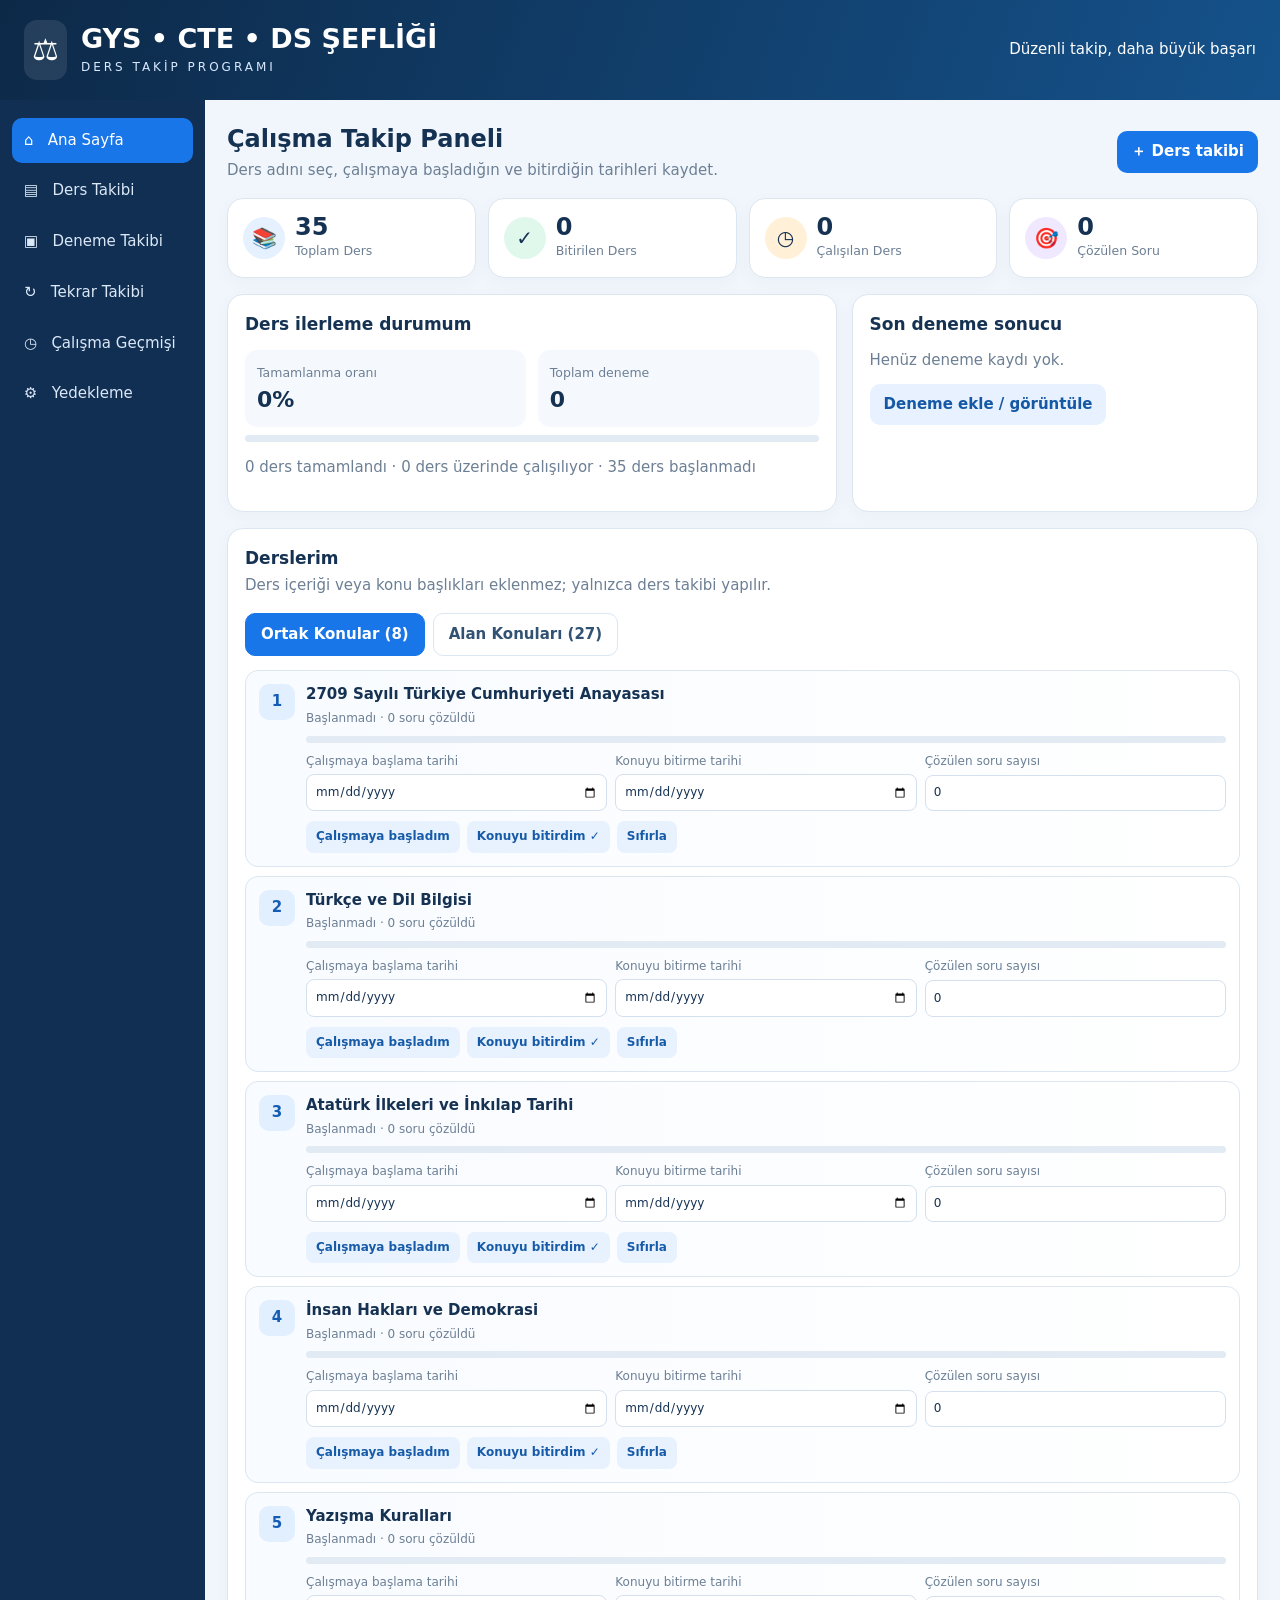
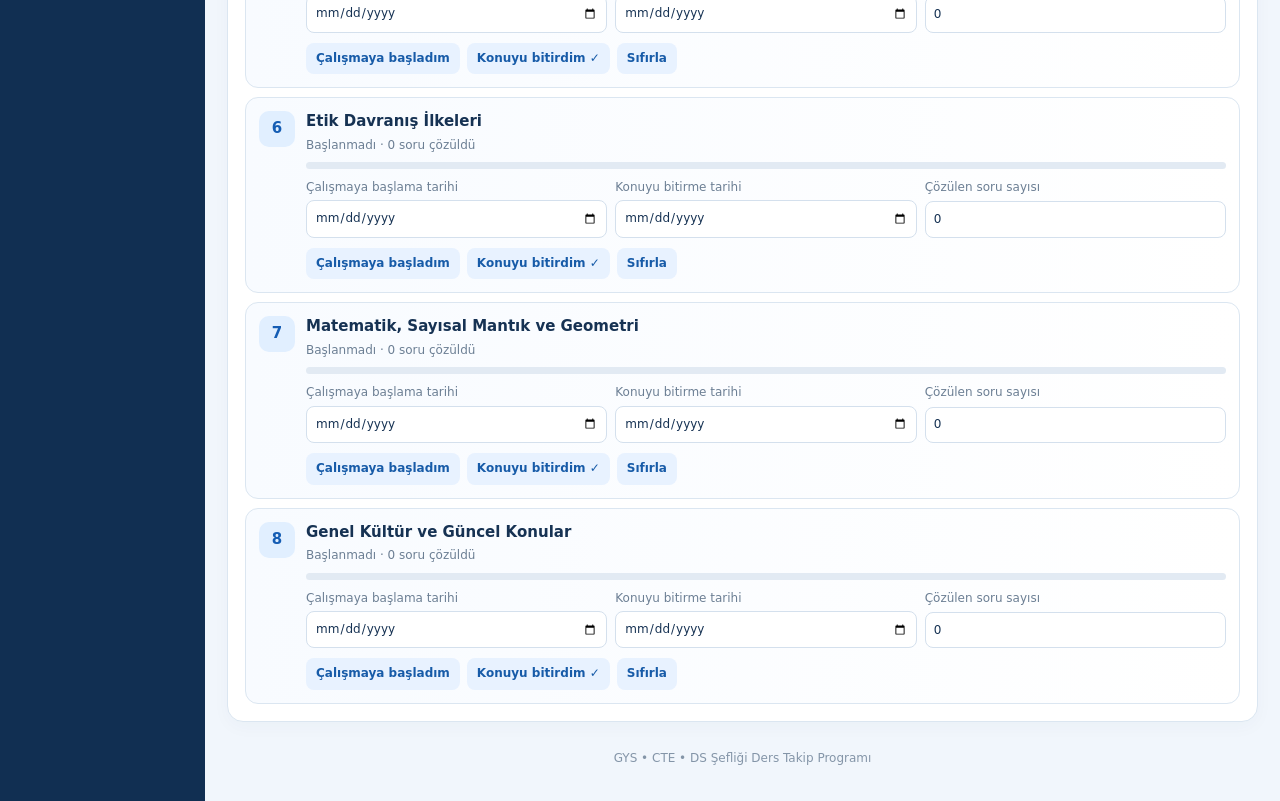
==== commit 9ebbe53a: "Add separate review tracking section" ====
--- a/index.html
+++ b/index.html
@@ -6,7 +6,7 @@
 @media(max-width:650px){.top{padding:14px}.layout{display:block}aside{display:none}main{padding:12px 10px 75px}.stats{gap:8px}.stat{padding:10px;gap:7px}.bubble{width:34px;height:34px;font-size:17px}.stat strong{font-size:20px}.panel{padding:12px}.fields{grid-template-columns:1fr 1fr}.fields label:last-child{grid-column:1/-1}.formgrid{grid-template-columns:1fr}.formgrid .wide{grid-column:auto}.head h2{font-size:21px}.mobilebar{display:flex;position:fixed;bottom:0;left:0;right:0;background:#fff;border-top:1px solid var(--line);padding:8px;justify-content:space-around;z-index:5}.mobilebar button{border:0;background:transparent;color:#42617f;font-size:11px;display:grid;justify-items:center;gap:3px}.mobilebar span{font-size:18px}}
 </style></head><body>
 <header class="top"><div class="brand"><div class="logo">⚖️</div><div><h1>GYS • CTE • DS ŞEFLİĞİ</h1><p>DERS TAKİP PROGRAMI</p></div></div><div>Düzenli takip, daha büyük başarı</div></header>
-<div class="layout"><aside><button class="navbtn active" data-page="home">⌂ &nbsp; Ana Sayfa</button><button class="navbtn" data-page="courses">▤ &nbsp; Ders Takibi</button><button class="navbtn" data-page="exams">▣ &nbsp; Deneme Takibi</button><button class="navbtn" data-page="history">◷ &nbsp; Çalışma Geçmişi</button><button class="navbtn" data-page="backup">⚙ &nbsp; Yedekleme</button></aside>
+<div class="layout"><aside><button class="navbtn active" data-page="home">⌂ &nbsp; Ana Sayfa</button><button class="navbtn" data-page="courses">▤ &nbsp; Ders Takibi</button><button class="navbtn" data-page="exams">▣ &nbsp; Deneme Takibi</button><button class="navbtn" data-page="reviews">↻ &nbsp; Tekrar Takibi</button><button class="navbtn" data-page="history">◷ &nbsp; Çalışma Geçmişi</button><button class="navbtn" data-page="backup">⚙ &nbsp; Yedekleme</button></aside>
 <main>
 <section id="home" class="page"><div class="head"><div><h2>Çalışma Takip Paneli</h2><p>Ders adını seç, çalışmaya başladığın ve bitirdiğin tarihleri kaydet.</p></div><button class="btn" onclick="showPage('courses')">＋ Ders takibi</button></div>
 <div class="stats"><div class="stat"><div class="bubble">📚</div><div><strong id="nCourses">35</strong><small>Toplam Ders</small></div></div><div class="stat"><div class="bubble">✓</div><div><strong id="nDone">0</strong><small>Bitirilen Ders</small></div></div><div class="stat"><div class="bubble">◷</div><div><strong id="nActive">0</strong><small>Çalışılan Ders</small></div></div><div class="stat"><div class="bubble">🎯</div><div><strong id="nQuestions">0</strong><small>Çözülen Soru</small></div></div></div>
@@ -14,20 +14,20 @@
 <div class="panel"><div class="head"><div><h3 style="margin:0">Derslerim</h3><p class="muted">Ders içeriği veya konu başlıkları eklenmez; yalnızca ders takibi yapılır.</p></div></div><div class="tabs"><button class="tab active" data-kind="common">Ortak Konular (8)</button><button class="tab" data-kind="field">Alan Konuları (27)</button></div><div id="homeCourses" class="course-list"></div></div></section>
 <section id="courses" class="page hidden"><div class="head"><div><h2>Ders Takibi</h2><p>Her ders için çalışma başlangıç tarihi, bitiş tarihi ve çözdüğün soru sayısını gir.</p></div></div><div class="tabs"><button class="tab active" data-kind="common">Ortak Konular (8)</button><button class="tab" data-kind="field">Alan Konuları (27)</button></div><div class="panel"><div id="courseList" class="course-list"></div></div></section>
 <section id="exams" class="page hidden"><div class="head"><div><h2>Deneme Takibi</h2><p>Deneme tarihini, doğru ve yanlış sayısını kaydet. Net = doğru − yanlış / 4.</p></div></div><div class="contentgrid"><div class="panel"><h3 id="examHeading">Yeni deneme ekle</h3><form id="examForm"><div class="formgrid"><label class="wide">Deneme adı<input id="examName" required placeholder="Örn. GYS Deneme 1"></label><label>Tarih<input id="examDate" type="date" required></label><label>Toplam soru<input id="examTotal" type="number" min="1" value="100" required></label><label>Doğru<input id="examCorrect" type="number" min="0" value="0" required></label><label>Yanlış<input id="examWrong" type="number" min="0" value="0" required></label><label class="wide">Not (isteğe bağlı)<input id="examNote" placeholder="Kısa not"></label></div><p id="netPreview" class="muted">Net: 0</p><button class="btn green" type="submit">Denemeyi kaydet</button> <button id="cancelEdit" class="btn alt hidden" type="button">İptal</button></form></div><div class="panel"><h3>Deneme özeti</h3><div class="summaryrow"><div class="summarybox"><small>Toplam doğru</small><strong id="sumC">0</strong></div><div class="summarybox"><small>Toplam yanlış</small><strong id="sumW">0</strong></div><div class="summarybox"><small>Ortalama net</small><strong id="avgN">0</strong></div></div></div></div><div class="panel"><h3>Kaydedilen denemeler</h3><div class="tablewrap"><table><thead><tr><th>Deneme</th><th>Tarih</th><th>Doğru</th><th>Yanlış</th><th>Boş</th><th>Net</th><th>İşlem</th></tr></thead><tbody id="examRows"></tbody></table></div><div id="noExams" class="empty">Henüz deneme eklenmedi.</div></div></section>
-<section id="history" class="page hidden"><div class="head"><div><h2>Çalışma Geçmişi</h2><p>Ders çalışma başlangıç ve bitiş tarihlerin ile soru sayıları burada görünür.</p></div></div><div class="panel"><div class="tablewrap"><table><thead><tr><th>Ders</th><th>Durum</th><th>Başlangıç tarihi</th><th>Bitiş tarihi</th><th>Çözülen soru</th></tr></thead><tbody id="historyRows"></tbody></table></div></div></section>
+<section id="reviews" class="page hidden"><div class="head"><div><h2>Tekrar Takibi</h2><p>Bir konuyu tekrar ettiğinde tarihi ve o tekrarda çözdüğün soru sayısını ayrı ayrı kaydet.</p></div></div><div class="contentgrid"><div class="panel"><h3>Yeni tekrar kaydı</h3><form id="reviewForm"><div class="formgrid"><label class="wide">Tekrar edilen ders / konu<select id="reviewCourse" required></select></label><label>Tekrar tarihi<input id="reviewDate" type="date" required></label><label>Bu tekrarda çözülen soru<input id="reviewQuestions" type="number" min="0" value="0" required></label><label class="wide">Not (isteğe bağlı)<input id="reviewNote" placeholder="Örn. yanlış yaptığım maddeleri tekrar ettim"></label></div><button class="btn green" type="submit" style="margin-top:12px">Tekrarı kaydet</button></form></div><div class="panel"><h3>Tekrar özeti</h3><div class="summaryrow"><div class="summarybox"><small>Toplam tekrar</small><strong id="reviewCount">0</strong></div><div class="summarybox"><small>Tekrarda çözülen soru</small><strong id="reviewQuestionSum">0</strong></div></div><p class="muted">Aynı dersi farklı tarihlerde tekrar ettiğinde her tekrar ayrı bir kayıt olarak tutulur.</p></div></div><div class="panel"><h3>Tekrar geçmişim</h3><div class="tablewrap"><table><thead><tr><th>Tekrar tarihi</th><th>Ders / konu</th><th>Çözülen soru</th><th>Not</th><th>İşlem</th></tr></thead><tbody id="reviewRows"></tbody></table></div><div id="noReviews" class="empty">Henüz tekrar kaydı yok.</div></div></section><section id="history" class="page hidden"><div class="head"><div><h2>Çalışma Geçmişi</h2><p>Ders çalışma başlangıç ve bitiş tarihlerin ile soru sayıları burada görünür.</p></div></div><div class="panel"><div class="tablewrap"><table><thead><tr><th>Ders</th><th>Durum</th><th>Başlangıç tarihi</th><th>Bitiş tarihi</th><th>Çözülen soru</th></tr></thead><tbody id="historyRows"></tbody></table></div></div></section>
 <section id="backup" class="page hidden"><div class="head"><div><h2>Yedekleme</h2><p>Kayıtlar şu anda kullandığın tarayıcıda saklanır.</p></div></div><div class="panel"><h3>Verilerini yedekle</h3><p class="muted">Ders tarihleri, soru sayıları ve deneme kayıtlarını JSON dosyasına kaydedebilirsin.</p><button class="btn" id="exportBtn">Yedeği indir</button> <label class="btn alt" for="importFile">Yedeği geri yükle</label><input id="importFile" type="file" accept="application/json" class="hidden"><p style="margin-top:18px"><button class="btn red" id="resetBtn">Tüm kayıtları sıfırla</button></p></div></section><div class="footer">GYS • CTE • DS Şefliği Ders Takip Programı</div></main></div>
 <nav class="mobilebar"><button onclick="showPage('home')"><span>⌂</span>Ana Sayfa</button><button onclick="showPage('courses')"><span>▤</span>Ders Takibi</button><button onclick="showPage('exams')"><span>▣</span>Denemeler</button><button onclick="showPage('history')"><span>◷</span>Geçmiş</button></nav><div id="toast" class="toast"></div>
 <script>
 const common=["2709 Sayılı Türkiye Cumhuriyeti Anayasası","Türkçe ve Dil Bilgisi","Atatürk İlkeleri ve İnkılap Tarihi","İnsan Hakları ve Demokrasi","Yazışma Kuralları","Etik Davranış İlkeleri","Matematik, Sayısal Mantık ve Geometri","Genel Kültür ve Güncel Konular"];
 const field=["Kamu Ön Malî Kontrol Yönetmeliği","Kamu İç Kontrol Yönetmeliği","3071 Sayılı Dilekçe Hakkının Kullanılmasına Dair Kanun","5018 Sayılı Kamu Malî Yönetimi ve Kontrol Kanunu","4735 Sayılı Kamu İhale Sözleşmeleri Kanunu","4734 Sayılı Kamu İhale Kanunu","Kamu Zararlarının Tahsili Yönetmeliği","Merkezî Yönetim Harcama Belgeleri Yönetmeliği","Kamu İhale Genel Tebliği","Adalet Bakanlığı Disiplin Yönetmeliği","5395 Sayılı Çocuk Koruma Kanunu","Çocuk Koruma Kanununun Uygulanmasına İlişkin Usûl ve Esaslar Hakkında Yönetmelik","Çocuk Koruma Tedbirleri Yönetmeliği","5402 Sayılı Denetimli Serbestlik Hizmetleri Kanunu","5275 Sayılı Ceza ve Güvenlik Tedbirlerinin İnfazı Hakkında Kanun","6331 Sayılı İş Sağlığı ve Güvenliği Kanunu","5271 Sayılı Ceza Muhakemesi Kanunu","5237 Sayılı Türk Ceza Kanunu","657 Sayılı Devlet Memurları Kanunu","5510 Sayılı Sosyal Sigortalar ve Genel Sağlık Sigortası Kanunu","7201 Sayılı Tebligat Kanunu","4675 Sayılı İnfaz Hâkimliği Kanunu","Ceza İnfaz Kurumlarının Yönetimi ile Ceza ve Güvenlik Tedbirlerinin İnfazı Hakkında Yönetmelik","Denetimli Serbestlik Tedavi Hizmetleri","Denetimli Serbestlik Yönetmeliği","Taşınır Mal Yönetmeliği","Cinsel Dokunulmazlığa Karşı Suçlar Yönetmeliği"];
-let state={courses:{},exams:[]},kind="common",editing=null;const $=id=>document.getElementById(id),today=()=>new Date().toISOString().slice(0,10),names=()=>kind==="common"?common:field;
+let state={courses:{},exams:[],reviews:[]},kind="common",editing=null;const $=id=>document.getElementById(id),today=()=>new Date().toISOString().slice(0,10),names=()=>kind==="common"?common:field;
 function esc(s){return String(s??"").replace(/[&<>"']/g,c=>({"&":"&amp;","<":"&lt;",">":"&gt;",'"':"&quot;","'":"&#39;"}[c]))}
-function load(){try{let d=JSON.parse(localStorage.getItem("gysTrackerV2"));if(d&&d.courses)state=d;else{let old=JSON.parse(localStorage.getItem("gysTrackerV1"));if(old){state.exams=old.exams||[];Object.keys(old.topics||{}).forEach(k=>{let p=k.lastIndexOf("::"),s=k.slice(0,p),t=old.topics[k];if(!state.courses[s])state.courses[s]={start:"",end:"",questions:0,done:false};state.courses[s].questions+=Number(t.questions)||0;if(t.done){state.courses[s].done=true;state.courses[s].end=t.date||"";}})}}}catch(e){}}
+function load(){try{let d=JSON.parse(localStorage.getItem("gysTrackerV2"));if(d&&d.courses)state=d;else{let old=JSON.parse(localStorage.getItem("gysTrackerV1"));if(old){state.exams=old.exams||[];Object.keys(old.topics||{}).forEach(k=>{let p=k.lastIndexOf("::"),s=k.slice(0,p),t=old.topics[k];if(!state.courses[s])state.courses[s]={start:"",end:"",questions:0,done:false};state.courses[s].questions+=Number(t.questions)||0;if(t.done){state.courses[s].done=true;state.courses[s].end=t.date||"";}})}}}catch(e){}if(!Array.isArray(state.reviews))state.reviews=[]}
 function save(){localStorage.setItem("gysTrackerV2",JSON.stringify(state));renderAll();toast("Kayıt kaydedildi ✓")}
 function toast(s){let t=$("toast");t.textContent=s;t.style.display="block";clearTimeout(window.tm);window.tm=setTimeout(()=>t.style.display="none",1800)}
 function get(n){return state.courses[n]||{start:"",end:"",questions:0,done:false}}
 function stats(){let all=[...common,...field],done=0,active=0,q=0;all.forEach(n=>{let x=get(n);if(x.done)done++;else if(x.start)active++;q+=Number(x.questions)||0});return{all:all.length,done,active,q,pct:Math.round(done/all.length*100)}}
-function showPage(id){document.querySelectorAll(".page").forEach(x=>x.classList.toggle("hidden",x.id!==id));document.querySelectorAll(".navbtn").forEach(x=>x.classList.toggle("active",x.dataset.page===id));if(id==="history")renderHistory();if(id==="exams")renderExams();window.scrollTo({top:0,behavior:"smooth"})}
+function showPage(id){document.querySelectorAll(".page").forEach(x=>x.classList.toggle("hidden",x.id!==id));document.querySelectorAll(".navbtn").forEach(x=>x.classList.toggle("active",x.dataset.page===id));if(id==="history")renderHistory();if(id==="exams")renderExams();if(id==="reviews")renderReviews();window.scrollTo({top:0,behavior:"smooth"})}
 document.querySelectorAll(".navbtn").forEach(b=>b.onclick=()=>showPage(b.dataset.page));
 document.querySelectorAll("[data-kind]").forEach(b=>b.onclick=()=>{kind=b.dataset.kind;document.querySelectorAll("[data-kind]").forEach(x=>x.classList.toggle("active",x.dataset.kind===kind));renderCourses()});
 function card(n,i){let x=get(n),pct=x.done?100:x.start?50:0,status=x.done?"Tamamlandı":x.start?"Çalışılıyor":"Başlanmadı";return '<div class="course"><div class="num">'+(i+1)+'</div><div><h4>'+esc(n)+'</h4><div class="meta">'+status+' · '+(x.questions||0)+' soru çözüldü</div><div class="progress"><span style="width:'+pct+'%"></span></div><div class="fields"><label>Çalışmaya başlama tarihi<input type="date" value="'+esc(x.start)+'" onchange="updateCourse('+JSON.stringify(n)+',\'start\',this.value)"></label><label>Konuyu bitirme tarihi<input type="date" value="'+esc(x.end)+'" onchange="updateCourse('+JSON.stringify(n)+',\'end\',this.value)"></label><label>Çözülen soru sayısı<input type="number" min="0" value="'+Number(x.questions||0)+'" onchange="updateCourse('+JSON.stringify(n)+',\'questions\',this.value)"></label></div><div class="actions"><button class="smallbtn" onclick="startCourse('+JSON.stringify(n)+')">Çalışmaya başladım</button><button class="smallbtn '+(x.done?'done':'')+'" onclick="finishCourse('+JSON.stringify(n)+')">'+(x.done?'✓ Tamamlandı':'Konuyu bitirdim ✓')+'</button><button class="smallbtn" onclick="clearCourse('+JSON.stringify(n)+')">Sıfırla</button></div></div></div>'}
@@ -36,8 +36,13 @@
 function startCourse(n){let x=get(n);if(!x.start)x.start=today();x.done=false;x.end="";state.courses[n]=x;save()}
 function finishCourse(n){let x=get(n);if(!x.start)x.start=today();x.done=true;x.end=today();state.courses[n]=x;save()}
 function clearCourse(n){if(confirm("Bu dersin takip kayıtları sıfırlansın mı?")){delete state.courses[n];save()}}
+function fillReviewCourses(){let s=$("reviewCourse"),old=s.value;let all=[...common,...field];s.innerHTML='<option value="">Ders / konu seç</option>'+all.map(n=>'<option value="'+esc(n)+'">'+esc(n)+'</option>').join("");if(all.includes(old))s.value=old}
+$("reviewDate").value=today();
+$("reviewForm").onsubmit=e=>{e.preventDefault();let course=$("reviewCourse").value;if(!course){alert("Lütfen ders veya konu seç.");return}state.reviews.push({id:Date.now(),course,date:$("reviewDate").value,questions:Math.max(0,Number($("reviewQuestions").value)||0),note:$("reviewNote").value.trim()});$("reviewQuestions").value=0;$("reviewNote").value="";$("reviewDate").value=today();save();showPage("reviews");toast("Tekrar kaydedildi ✓")};
+function deleteReview(id){if(confirm("Bu tekrar kaydı silinsin mi?")){state.reviews=state.reviews.filter(x=>x.id!==id);save()}}
+function renderReviews(){fillReviewCourses();let a=(state.reviews||[]).slice().sort((x,y)=>y.date.localeCompare(x.date)||y.id-x.id);$("reviewCount").textContent=a.length;$("reviewQuestionSum").textContent=a.reduce((s,x)=>s+(Number(x.questions)||0),0).toLocaleString("tr-TR");$("reviewRows").innerHTML=a.map(x=>'<tr><td>'+esc(x.date)+'</td><td>'+esc(x.course)+'</td><td>'+Number(x.questions||0)+'</td><td>'+esc(x.note||"—")+'</td><td><button class="smallbtn" onclick="deleteReview('+x.id+')">Sil</button></td></tr>').join("")||'<tr><td colspan="5" class="empty">Henüz tekrar kaydı yok.</td></tr>'}
 function renderHistory(){let all=[...common,...field].map(n=>({n,...get(n)})).filter(x=>x.start||x.end||x.questions||x.done).sort((a,b)=>(b.end||b.start).localeCompare(a.end||a.start));$("historyRows").innerHTML=all.map(x=>'<tr><td>'+esc(x.n)+'</td><td>'+(x.done?'<span style="color:#07865f;font-weight:700">Tamamlandı</span>':x.start?"Çalışılıyor":"Başlanmadı")+'</td><td>'+esc(x.start||"—")+'</td><td>'+esc(x.end||"—")+'</td><td>'+Number(x.questions||0)+'</td></tr>').join("")||'<tr><td colspan="5" class="empty">Henüz çalışma kaydı yok.</td></tr>'}
-function renderAll(){let s=stats();$("nCourses").textContent=s.all;$("nDone").textContent=s.done;$("nActive").textContent=s.active;$("nQuestions").textContent=s.q.toLocaleString("tr-TR");$("pct").textContent=s.pct+"%";$("allbar").style.width=s.pct+"%";$("progressText").textContent=s.done+" ders tamamlandı · "+s.active+" ders üzerinde çalışılıyor · "+(s.all-s.done-s.active)+" ders başlanmadı";$("nExams").textContent=state.exams.length;let e=state.exams.slice().sort((a,b)=>b.date.localeCompare(a.date))[0];$("lastExam").textContent=e?e.name+" · "+e.date+" · "+Math.max(0,e.correct-e.wrong/4).toLocaleString("tr-TR",{maximumFractionDigits:2})+" net":"Henüz deneme kaydı yok.";renderCourses();if(!$("history").classList.contains("hidden"))renderHistory();if(!$("exams").classList.contains("hidden"))renderExams()}
+function renderAll(){let s=stats();$("nCourses").textContent=s.all;$("nDone").textContent=s.done;$("nActive").textContent=s.active;$("nQuestions").textContent=s.q.toLocaleString("tr-TR");$("pct").textContent=s.pct+"%";$("allbar").style.width=s.pct+"%";$("progressText").textContent=s.done+" ders tamamlandı · "+s.active+" ders üzerinde çalışılıyor · "+(s.all-s.done-s.active)+" ders başlanmadı";$("nExams").textContent=state.exams.length;let e=state.exams.slice().sort((a,b)=>b.date.localeCompare(a.date))[0];$("lastExam").textContent=e?e.name+" · "+e.date+" · "+Math.max(0,e.correct-e.wrong/4).toLocaleString("tr-TR",{maximumFractionDigits:2})+" net":"Henüz deneme kaydı yok.";renderCourses();if(!$("history").classList.contains("hidden"))renderHistory();if(!$("exams").classList.contains("hidden"))renderExams();if(!$("reviews").classList.contains("hidden"))renderReviews()}
 function preview(){let c=+$("examCorrect").value||0,w=+$("examWrong").value||0,t=+$("examTotal").value||0;$("netPreview").textContent="Net: "+Math.max(0,c-w/4).toLocaleString("tr-TR",{maximumFractionDigits:2})+" · Başarı: "+(t?Math.round(c/t*100):0)+"%"}
 ["examCorrect","examWrong","examTotal"].forEach(id=>$(id).addEventListener("input",preview));$("examDate").value=today();
 $("examForm").onsubmit=e=>{e.preventDefault();let c=+$("examCorrect").value,w=+$("examWrong").value,t=+$("examTotal").value;if(c+w>t){alert("Doğru ve yanlış toplamı toplam soru sayısını aşamaz.");return}let item={id:editing||Date.now(),name:$("examName").value.trim(),date:$("examDate").value,total:t,correct:c,wrong:w,note:$("examNote").value.trim()};state.exams=editing?state.exams.map(x=>x.id===editing?item:x):[...state.exams,item];editing=null;$("examForm").reset();$("examDate").value=today();$("examTotal").value=100;$("examHeading").textContent="Yeni deneme ekle";$("cancelEdit").classList.add("hidden");preview();save()};
@@ -47,6 +52,6 @@
 function renderExams(){let a=state.exams.slice().sort((x,y)=>y.date.localeCompare(x.date));$("examRows").innerHTML=a.map(e=>'<tr><td>'+esc(e.name)+(e.note?'<small class="muted" style="display:block">'+esc(e.note)+'</small>':'')+'</td><td>'+esc(e.date)+'</td><td>'+e.correct+'</td><td>'+e.wrong+'</td><td>'+Math.max(0,e.total-e.correct-e.wrong)+'</td><td>'+Math.max(0,e.correct-e.wrong/4).toLocaleString("tr-TR",{maximumFractionDigits:2})+'</td><td><button class="smallbtn" onclick="editExam('+e.id+')">Düzenle</button> <button class="smallbtn" onclick="deleteExam('+e.id+')">Sil</button></td></tr>').join("")||'<tr><td colspan="7" class="empty">Henüz deneme eklenmedi.</td></tr>';let c=0,w=0,n=0;a.forEach(e=>{c+=e.correct;w+=e.wrong;n+=Math.max(0,e.correct-e.wrong/4)});$("sumC").textContent=c;$("sumW").textContent=w;$("avgN").textContent=a.length?(n/a.length).toLocaleString("tr-TR",{maximumFractionDigits:2}):"0"}
 $("exportBtn").onclick=()=>{let a=document.createElement("a"),u=URL.createObjectURL(new Blob([JSON.stringify(state,null,2)],{type:"application/json"}));a.href=u;a.download="gys-takip-yedek-"+today()+".json";a.click();URL.revokeObjectURL(u)};
 $("importFile").onchange=async e=>{let f=e.target.files[0];if(!f)return;try{let d=JSON.parse(await f.text());if(!d.courses||!Array.isArray(d.exams))throw Error();state=d;save();toast("Yedek yüklendi")}catch(x){alert("Yedek dosyası geçersiz.")}e.target.value=""};
-$("resetBtn").onclick=()=>{if(confirm("Bütün ders ve deneme kayıtları silinsin mi?")){state={courses:{},exams:[]};save();showPage("home")}};
+$("resetBtn").onclick=()=>{if(confirm("Bütün ders ve deneme kayıtları silinsin mi?")){state={courses:{},exams:[],reviews:[]};save();showPage("home")}};
 load();renderAll();preview();
 </script></body></html>
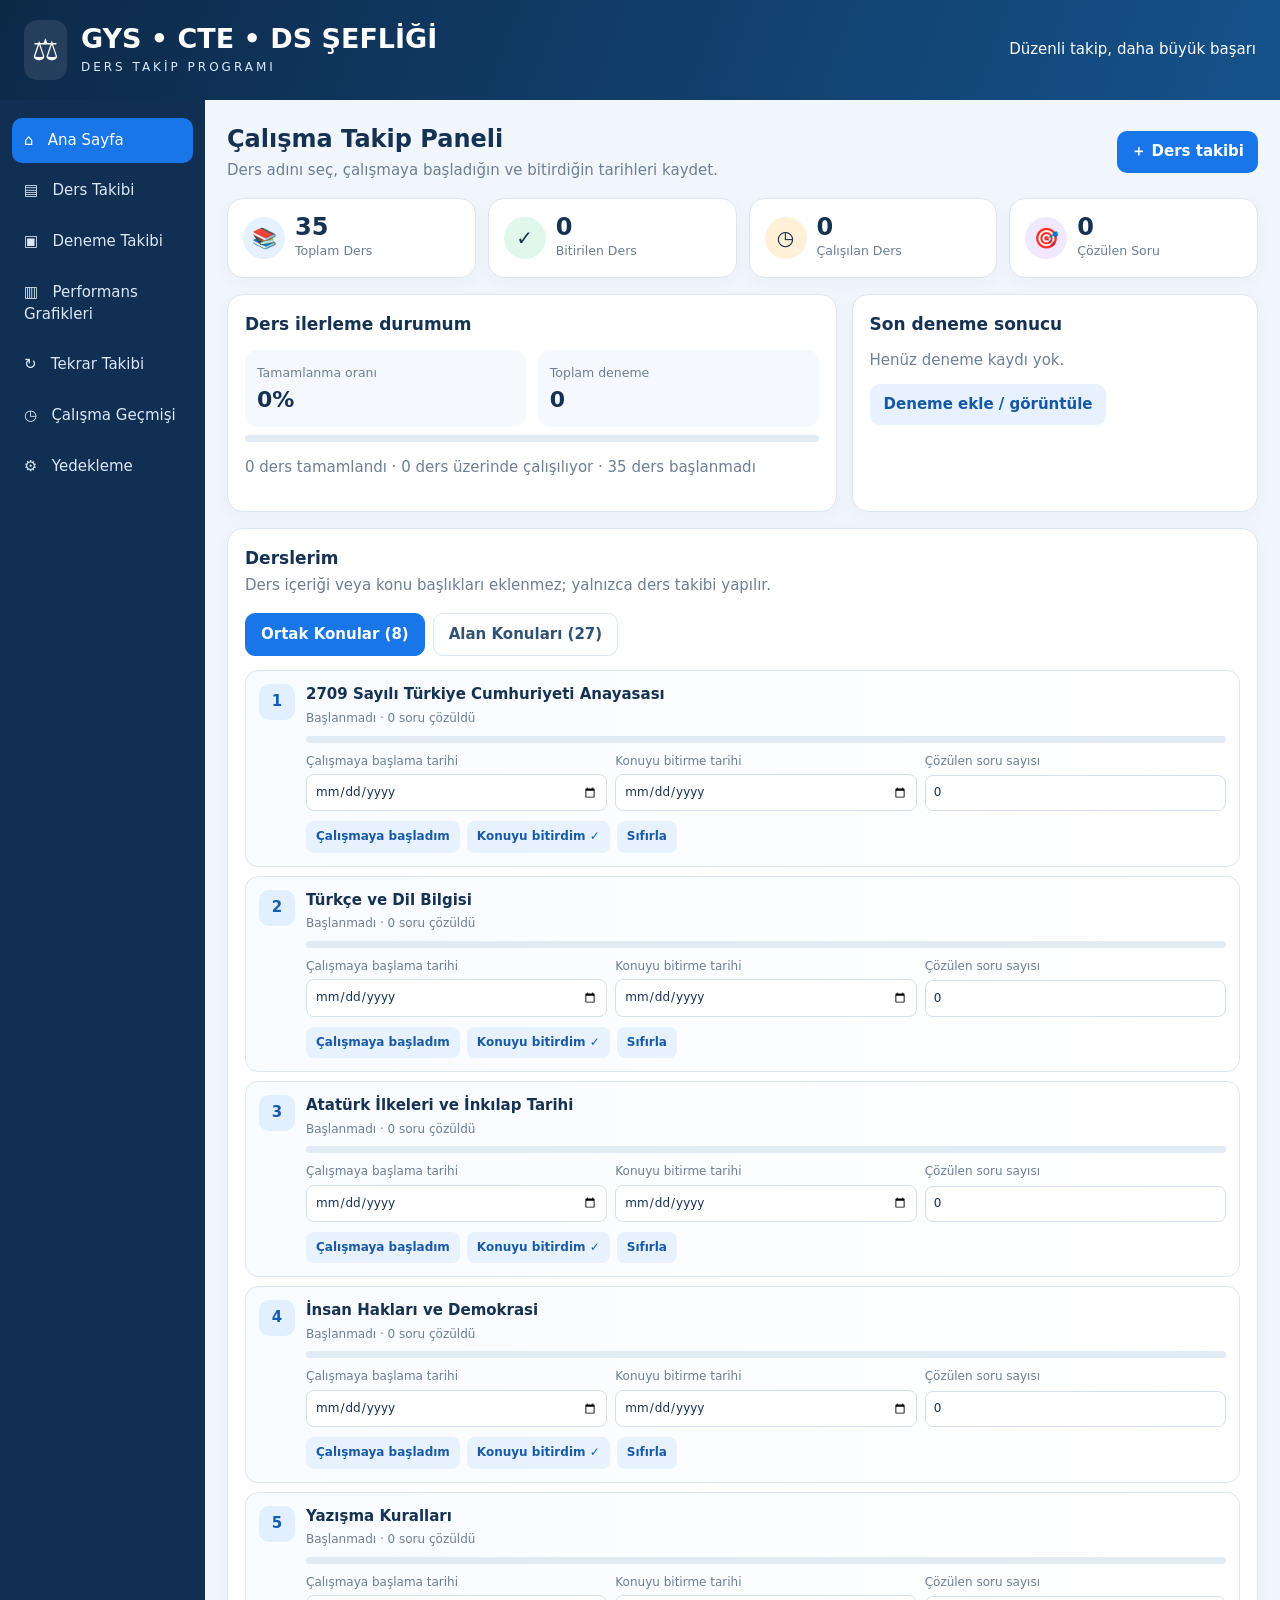
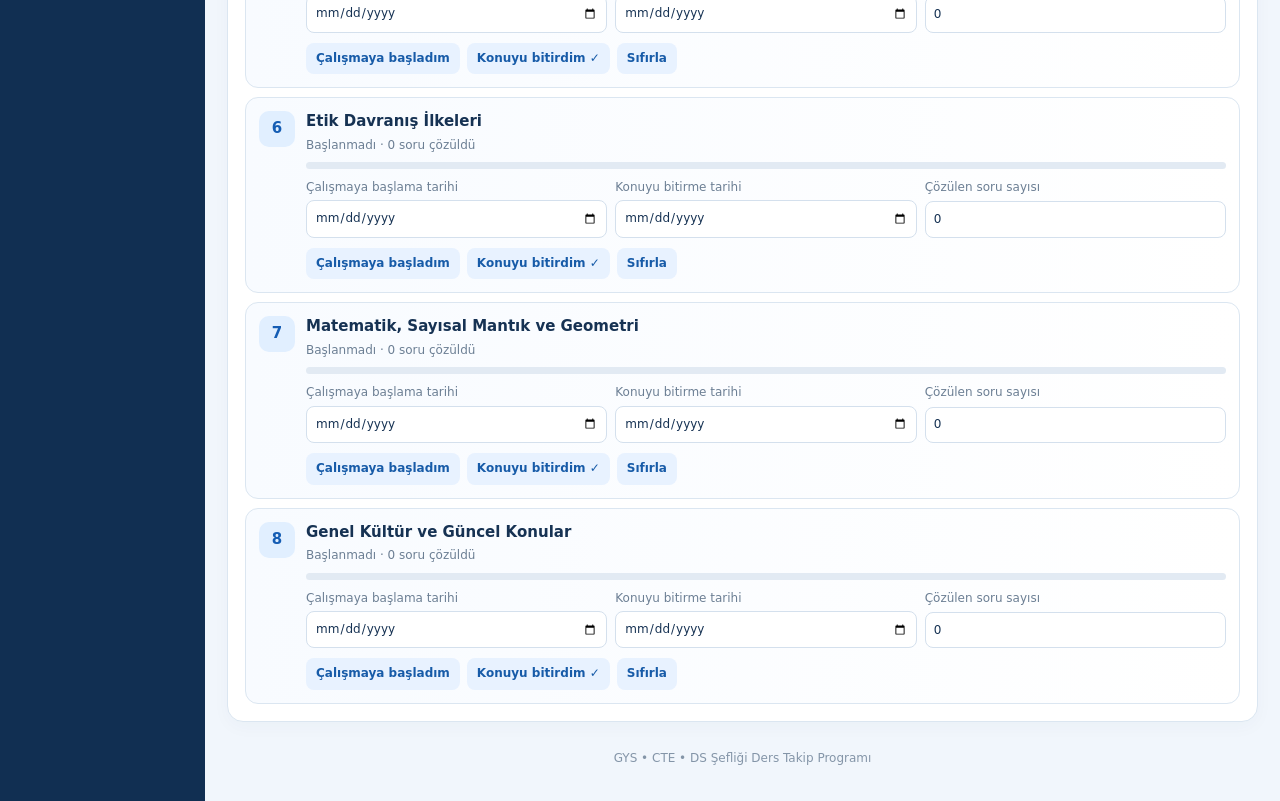
==== commit 41fa34ce: "Add professional performance charts and analytics dashboard" ====
--- a/index.html
+++ b/index.html
@@ -6,7 +6,7 @@
 @media(max-width:650px){.top{padding:14px}.layout{display:block}aside{display:none}main{padding:12px 10px 75px}.stats{gap:8px}.stat{padding:10px;gap:7px}.bubble{width:34px;height:34px;font-size:17px}.stat strong{font-size:20px}.panel{padding:12px}.fields{grid-template-columns:1fr 1fr}.fields label:last-child{grid-column:1/-1}.formgrid{grid-template-columns:1fr}.formgrid .wide{grid-column:auto}.head h2{font-size:21px}.mobilebar{display:flex;position:fixed;bottom:0;left:0;right:0;background:#fff;border-top:1px solid var(--line);padding:8px;justify-content:space-around;z-index:5}.mobilebar button{border:0;background:transparent;color:#42617f;font-size:11px;display:grid;justify-items:center;gap:3px}.mobilebar span{font-size:18px}}
 </style></head><body>
 <header class="top"><div class="brand"><div class="logo">⚖️</div><div><h1>GYS • CTE • DS ŞEFLİĞİ</h1><p>DERS TAKİP PROGRAMI</p></div></div><div>Düzenli takip, daha büyük başarı</div></header>
-<div class="layout"><aside><button class="navbtn active" data-page="home">⌂ &nbsp; Ana Sayfa</button><button class="navbtn" data-page="courses">▤ &nbsp; Ders Takibi</button><button class="navbtn" data-page="exams">▣ &nbsp; Deneme Takibi</button><button class="navbtn" data-page="reviews">↻ &nbsp; Tekrar Takibi</button><button class="navbtn" data-page="history">◷ &nbsp; Çalışma Geçmişi</button><button class="navbtn" data-page="backup">⚙ &nbsp; Yedekleme</button></aside>
+<div class="layout"><aside><button class="navbtn active" data-page="home">⌂ &nbsp; Ana Sayfa</button><button class="navbtn" data-page="courses">▤ &nbsp; Ders Takibi</button><button class="navbtn" data-page="exams">▣ &nbsp; Deneme Takibi</button><button class="navbtn" data-page="performance">▥ &nbsp; Performans Grafikleri</button><button class="navbtn" data-page="reviews">↻ &nbsp; Tekrar Takibi</button><button class="navbtn" data-page="history">◷ &nbsp; Çalışma Geçmişi</button><button class="navbtn" data-page="backup">⚙ &nbsp; Yedekleme</button></aside>
 <main>
 <section id="home" class="page"><div class="head"><div><h2>Çalışma Takip Paneli</h2><p>Ders adını seç, çalışmaya başladığın ve bitirdiğin tarihleri kaydet.</p></div><button class="btn" onclick="showPage('courses')">＋ Ders takibi</button></div>
 <div class="stats"><div class="stat"><div class="bubble">📚</div><div><strong id="nCourses">35</strong><small>Toplam Ders</small></div></div><div class="stat"><div class="bubble">✓</div><div><strong id="nDone">0</strong><small>Bitirilen Ders</small></div></div><div class="stat"><div class="bubble">◷</div><div><strong id="nActive">0</strong><small>Çalışılan Ders</small></div></div><div class="stat"><div class="bubble">🎯</div><div><strong id="nQuestions">0</strong><small>Çözülen Soru</small></div></div></div>
@@ -14,7 +14,7 @@
 <div class="panel"><div class="head"><div><h3 style="margin:0">Derslerim</h3><p class="muted">Ders içeriği veya konu başlıkları eklenmez; yalnızca ders takibi yapılır.</p></div></div><div class="tabs"><button class="tab active" data-kind="common">Ortak Konular (8)</button><button class="tab" data-kind="field">Alan Konuları (27)</button></div><div id="homeCourses" class="course-list"></div></div></section>
 <section id="courses" class="page hidden"><div class="head"><div><h2>Ders Takibi</h2><p>Her ders için çalışma başlangıç tarihi, bitiş tarihi ve çözdüğün soru sayısını gir.</p></div></div><div class="tabs"><button class="tab active" data-kind="common">Ortak Konular (8)</button><button class="tab" data-kind="field">Alan Konuları (27)</button></div><div class="panel"><div id="courseList" class="course-list"></div></div></section>
 <section id="exams" class="page hidden"><div class="head"><div><h2>Deneme Takibi</h2><p>Deneme tarihini, doğru ve yanlış sayısını kaydet. Net = doğru − yanlış / 4.</p></div></div><div class="contentgrid"><div class="panel"><h3 id="examHeading">Yeni deneme ekle</h3><form id="examForm"><div class="formgrid"><label class="wide">Deneme adı<input id="examName" required placeholder="Örn. GYS Deneme 1"></label><label>Tarih<input id="examDate" type="date" required></label><label>Toplam soru<input id="examTotal" type="number" min="1" value="100" required></label><label>Doğru<input id="examCorrect" type="number" min="0" value="0" required></label><label>Yanlış<input id="examWrong" type="number" min="0" value="0" required></label><label class="wide">Not (isteğe bağlı)<input id="examNote" placeholder="Kısa not"></label></div><p id="netPreview" class="muted">Net: 0</p><button class="btn green" type="submit">Denemeyi kaydet</button> <button id="cancelEdit" class="btn alt hidden" type="button">İptal</button></form></div><div class="panel"><h3>Deneme özeti</h3><div class="summaryrow"><div class="summarybox"><small>Toplam doğru</small><strong id="sumC">0</strong></div><div class="summarybox"><small>Toplam yanlış</small><strong id="sumW">0</strong></div><div class="summarybox"><small>Ortalama net</small><strong id="avgN">0</strong></div></div></div></div><div class="panel"><h3>Kaydedilen denemeler</h3><div class="tablewrap"><table><thead><tr><th>Deneme</th><th>Tarih</th><th>Doğru</th><th>Yanlış</th><th>Boş</th><th>Net</th><th>İşlem</th></tr></thead><tbody id="examRows"></tbody></table></div><div id="noExams" class="empty">Henüz deneme eklenmedi.</div></div></section>
-<section id="reviews" class="page hidden"><div class="head"><div><h2>Tekrar Takibi</h2><p>Bir konuyu tekrar ettiğinde tarihi ve o tekrarda çözdüğün soru sayısını ayrı ayrı kaydet.</p></div></div><div class="contentgrid"><div class="panel"><h3>Yeni tekrar kaydı</h3><form id="reviewForm"><div class="formgrid"><label class="wide">Tekrar edilen ders / konu<select id="reviewCourse" required></select></label><label>Tekrar tarihi<input id="reviewDate" type="date" required></label><label>Bu tekrarda çözülen soru<input id="reviewQuestions" type="number" min="0" value="0" required></label><label class="wide">Not (isteğe bağlı)<input id="reviewNote" placeholder="Örn. yanlış yaptığım maddeleri tekrar ettim"></label></div><button class="btn green" type="submit" style="margin-top:12px">Tekrarı kaydet</button></form></div><div class="panel"><h3>Tekrar özeti</h3><div class="summaryrow"><div class="summarybox"><small>Toplam tekrar</small><strong id="reviewCount">0</strong></div><div class="summarybox"><small>Tekrarda çözülen soru</small><strong id="reviewQuestionSum">0</strong></div></div><p class="muted">Aynı dersi farklı tarihlerde tekrar ettiğinde her tekrar ayrı bir kayıt olarak tutulur.</p></div></div><div class="panel"><h3>Tekrar geçmişim</h3><div class="tablewrap"><table><thead><tr><th>Tekrar tarihi</th><th>Ders / konu</th><th>Çözülen soru</th><th>Not</th><th>İşlem</th></tr></thead><tbody id="reviewRows"></tbody></table></div><div id="noReviews" class="empty">Henüz tekrar kaydı yok.</div></div></section><section id="history" class="page hidden"><div class="head"><div><h2>Çalışma Geçmişi</h2><p>Ders çalışma başlangıç ve bitiş tarihlerin ile soru sayıları burada görünür.</p></div></div><div class="panel"><div class="tablewrap"><table><thead><tr><th>Ders</th><th>Durum</th><th>Başlangıç tarihi</th><th>Bitiş tarihi</th><th>Çözülen soru</th></tr></thead><tbody id="historyRows"></tbody></table></div></div></section>
+<section id="performance" class="page hidden"><div class="head"><div><h2>Performans Analizi</h2><p>Çalışma, tekrar ve deneme verilerini profesyonel grafiklerle takip et.</p></div><button class="btn alt" onclick="renderPerformance()">↻ Grafikleri yenile</button></div><div class="stats"><div class="stat"><div class="bubble">↻</div><div><strong id="pReviewCount">0</strong><small>Toplam tekrar</small></div></div><div class="stat"><div class="bubble">🎯</div><div><strong id="pReviewQuestions">0</strong><small>Tekrar sorusu</small></div></div><div class="stat"><div class="bubble">📈</div><div><strong id="pExamNet">0</strong><small>Son deneme neti</small></div></div><div class="stat"><div class="bubble">✓</div><div><strong id="pCompletion">0%</strong><small>Ders tamamlama</small></div></div></div><div class="contentgrid"><div class="panel"><h3>Tekrar performansı</h3><p class="muted">Tarihe göre tekrarda çözülen soru sayısı</p><div id="reviewChart"></div></div><div class="panel"><h3>Deneme net gelişimi</h3><p class="muted">Deneme tarihine göre net puan</p><div id="examChart"></div></div></div><div class="panel"><h3>Ders bazında soru performansı</h3><p class="muted">En fazla soru çözdüğün ilk 8 ders</p><div id="courseChart"></div></div><div class="panel"><h3>Çalışma özeti</h3><div class="summaryrow"><div class="summarybox"><small class="muted">Ders çalışma soruları</small><strong id="pCourseQuestions">0</strong></div><div class="summarybox"><small class="muted">Tekrar soruları</small><strong id="pReviewQuestions2">0</strong></div><div class="summarybox"><small class="muted">Deneme sayısı</small><strong id="pExamCount">0</strong></div><div class="summarybox"><small class="muted">Toplam çalışma + tekrar sorusu</small><strong id="pAllQuestions">0</strong></div></div></div></section><section id="reviews" class="page hidden"><div class="head"><div><h2>Tekrar Takibi</h2><p>Bir konuyu tekrar ettiğinde tarihi ve o tekrarda çözdüğün soru sayısını ayrı ayrı kaydet.</p></div></div><div class="contentgrid"><div class="panel"><h3>Yeni tekrar kaydı</h3><form id="reviewForm"><div class="formgrid"><label class="wide">Tekrar edilen ders / konu<select id="reviewCourse" required></select></label><label>Tekrar tarihi<input id="reviewDate" type="date" required></label><label>Bu tekrarda çözülen soru<input id="reviewQuestions" type="number" min="0" value="0" required></label><label class="wide">Not (isteğe bağlı)<input id="reviewNote" placeholder="Örn. yanlış yaptığım maddeleri tekrar ettim"></label></div><button class="btn green" type="submit" style="margin-top:12px">Tekrarı kaydet</button></form></div><div class="panel"><h3>Tekrar özeti</h3><div class="summaryrow"><div class="summarybox"><small>Toplam tekrar</small><strong id="reviewCount">0</strong></div><div class="summarybox"><small>Tekrarda çözülen soru</small><strong id="reviewQuestionSum">0</strong></div></div><p class="muted">Aynı dersi farklı tarihlerde tekrar ettiğinde her tekrar ayrı bir kayıt olarak tutulur.</p></div></div><div class="panel"><h3>Tekrar geçmişim</h3><div class="tablewrap"><table><thead><tr><th>Tekrar tarihi</th><th>Ders / konu</th><th>Çözülen soru</th><th>Not</th><th>İşlem</th></tr></thead><tbody id="reviewRows"></tbody></table></div><div id="noReviews" class="empty">Henüz tekrar kaydı yok.</div></div></section><section id="history" class="page hidden"><div class="head"><div><h2>Çalışma Geçmişi</h2><p>Ders çalışma başlangıç ve bitiş tarihlerin ile soru sayıları burada görünür.</p></div></div><div class="panel"><div class="tablewrap"><table><thead><tr><th>Ders</th><th>Durum</th><th>Başlangıç tarihi</th><th>Bitiş tarihi</th><th>Çözülen soru</th></tr></thead><tbody id="historyRows"></tbody></table></div></div></section>
 <section id="backup" class="page hidden"><div class="head"><div><h2>Yedekleme</h2><p>Kayıtlar şu anda kullandığın tarayıcıda saklanır.</p></div></div><div class="panel"><h3>Verilerini yedekle</h3><p class="muted">Ders tarihleri, soru sayıları ve deneme kayıtlarını JSON dosyasına kaydedebilirsin.</p><button class="btn" id="exportBtn">Yedeği indir</button> <label class="btn alt" for="importFile">Yedeği geri yükle</label><input id="importFile" type="file" accept="application/json" class="hidden"><p style="margin-top:18px"><button class="btn red" id="resetBtn">Tüm kayıtları sıfırla</button></p></div></section><div class="footer">GYS • CTE • DS Şefliği Ders Takip Programı</div></main></div>
 <nav class="mobilebar"><button onclick="showPage('home')"><span>⌂</span>Ana Sayfa</button><button onclick="showPage('courses')"><span>▤</span>Ders Takibi</button><button onclick="showPage('exams')"><span>▣</span>Denemeler</button><button onclick="showPage('history')"><span>◷</span>Geçmiş</button></nav><div id="toast" class="toast"></div>
 <script>
@@ -27,7 +27,7 @@
 function toast(s){let t=$("toast");t.textContent=s;t.style.display="block";clearTimeout(window.tm);window.tm=setTimeout(()=>t.style.display="none",1800)}
 function get(n){return state.courses[n]||{start:"",end:"",questions:0,done:false}}
 function stats(){let all=[...common,...field],done=0,active=0,q=0;all.forEach(n=>{let x=get(n);if(x.done)done++;else if(x.start)active++;q+=Number(x.questions)||0});return{all:all.length,done,active,q,pct:Math.round(done/all.length*100)}}
-function showPage(id){document.querySelectorAll(".page").forEach(x=>x.classList.toggle("hidden",x.id!==id));document.querySelectorAll(".navbtn").forEach(x=>x.classList.toggle("active",x.dataset.page===id));if(id==="history")renderHistory();if(id==="exams")renderExams();if(id==="reviews")renderReviews();window.scrollTo({top:0,behavior:"smooth"})}
+function showPage(id){document.querySelectorAll(".page").forEach(x=>x.classList.toggle("hidden",x.id!==id));document.querySelectorAll(".navbtn").forEach(x=>x.classList.toggle("active",x.dataset.page===id));if(id==="history")renderHistory();if(id==="exams")renderExams();if(id==="reviews")renderReviews();if(id==="performance")renderPerformance();window.scrollTo({top:0,behavior:"smooth"})}
 document.querySelectorAll(".navbtn").forEach(b=>b.onclick=()=>showPage(b.dataset.page));
 document.querySelectorAll("[data-kind]").forEach(b=>b.onclick=()=>{kind=b.dataset.kind;document.querySelectorAll("[data-kind]").forEach(x=>x.classList.toggle("active",x.dataset.kind===kind));renderCourses()});
 function card(n,i){let x=get(n),pct=x.done?100:x.start?50:0,status=x.done?"Tamamlandı":x.start?"Çalışılıyor":"Başlanmadı";return '<div class="course"><div class="num">'+(i+1)+'</div><div><h4>'+esc(n)+'</h4><div class="meta">'+status+' · '+(x.questions||0)+' soru çözüldü</div><div class="progress"><span style="width:'+pct+'%"></span></div><div class="fields"><label>Çalışmaya başlama tarihi<input type="date" value="'+esc(x.start)+'" onchange="updateCourse('+JSON.stringify(n)+',\'start\',this.value)"></label><label>Konuyu bitirme tarihi<input type="date" value="'+esc(x.end)+'" onchange="updateCourse('+JSON.stringify(n)+',\'end\',this.value)"></label><label>Çözülen soru sayısı<input type="number" min="0" value="'+Number(x.questions||0)+'" onchange="updateCourse('+JSON.stringify(n)+',\'questions\',this.value)"></label></div><div class="actions"><button class="smallbtn" onclick="startCourse('+JSON.stringify(n)+')">Çalışmaya başladım</button><button class="smallbtn '+(x.done?'done':'')+'" onclick="finishCourse('+JSON.stringify(n)+')">'+(x.done?'✓ Tamamlandı':'Konuyu bitirdim ✓')+'</button><button class="smallbtn" onclick="clearCourse('+JSON.stringify(n)+')">Sıfırla</button></div></div></div>'}
@@ -41,8 +41,11 @@
 $("reviewForm").onsubmit=e=>{e.preventDefault();let course=$("reviewCourse").value;if(!course){alert("Lütfen ders veya konu seç.");return}state.reviews.push({id:Date.now(),course,date:$("reviewDate").value,questions:Math.max(0,Number($("reviewQuestions").value)||0),note:$("reviewNote").value.trim()});$("reviewQuestions").value=0;$("reviewNote").value="";$("reviewDate").value=today();save();showPage("reviews");toast("Tekrar kaydedildi ✓")};
 function deleteReview(id){if(confirm("Bu tekrar kaydı silinsin mi?")){state.reviews=state.reviews.filter(x=>x.id!==id);save()}}
 function renderReviews(){fillReviewCourses();let a=(state.reviews||[]).slice().sort((x,y)=>y.date.localeCompare(x.date)||y.id-x.id);$("reviewCount").textContent=a.length;$("reviewQuestionSum").textContent=a.reduce((s,x)=>s+(Number(x.questions)||0),0).toLocaleString("tr-TR");$("reviewRows").innerHTML=a.map(x=>'<tr><td>'+esc(x.date)+'</td><td>'+esc(x.course)+'</td><td>'+Number(x.questions||0)+'</td><td>'+esc(x.note||"—")+'</td><td><button class="smallbtn" onclick="deleteReview('+x.id+')">Sil</button></td></tr>').join("")||'<tr><td colspan="5" class="empty">Henüz tekrar kaydı yok.</td></tr>'}
+function makeLineChart(values,labels,empty){if(!values.length)return '<div class="empty">'+empty+'</div>';let max=Math.max(1,...values),w=620,h=230,L=42,R=16,T=18,B=35,iw=w-L-R,ih=h-T-B,step=values.length>1?iw/(values.length-1):0,grid='',pts=[],dots='',labs='';for(let k=0;k<=4;k++){let y=T+ih*(1-k/4);grid+='<line x1="'+L+'" y1="'+y+'" x2="'+(w-R)+'" y2="'+y+'" stroke="#e7eef6"/><text x="'+(L-7)+'" y="'+(y+4)+'" text-anchor="end" font-size="10" fill="#8192a6">'+Math.round(max*k/4)+'</text>'}values.forEach((v,i)=>{let x=L+(values.length===1?iw/2:step*i),y=T+ih-v/max*ih;pts.push(x+','+y);dots+='<circle cx="'+x+'" cy="'+y+'" r="4" fill="#1976e8" stroke="#fff" stroke-width="2"><title>'+esc(labels[i])+': '+v+'</title></circle>';if(values.length<=7||i%Math.ceil(values.length/6)===0||i===values.length-1)labs+='<text x="'+x+'" y="'+(h-10)+'" text-anchor="middle" font-size="10" fill="#71849a">'+esc(labels[i])+'</text>'});return '<div style="overflow-x:auto"><svg viewBox="0 0 '+w+' '+h+'" style="width:100%;min-width:320px;display:block" role="img">'+grid+'<polyline points="'+pts.join(' ')+'" fill="none" stroke="#1976e8" stroke-width="3" stroke-linecap="round" stroke-linejoin="round"/>'+dots+labs+'</svg></div>'}
+function makeBarChart(items){if(!items.length)return '<div class="empty">Derslerde soru sayısı kaydedildiğinde grafik oluşacak.</div>';let html='<div style="overflow-x:auto"><svg viewBox="0 0 720 '+(items.length*38+12)+'" style="width:100%;min-width:420px;display:block" role="img">';items.forEach((x,i)=>{let y=8+i*38,bar=x.value/Math.max(1,...items.map(z=>z.value))*420,label=x.label.length>29?x.label.slice(0,27)+'…':x.label;html+='<text x="228" y="'+(y+15)+'" text-anchor="end" font-size="12" fill="#385673">'+esc(label)+'</text><rect x="240" y="'+y+'" width="420" height="20" rx="6" fill="#edf3fa"/><rect x="240" y="'+y+'" width="'+bar+'" height="20" rx="6" fill="#1976e8"><title>'+esc(x.label)+': '+x.value+' soru</title></rect><text x="'+(247+bar)+'" y="'+(y+15)+'" font-size="11" fill="#385673">'+x.value+'</text>'});return html+'</svg></div>'}
+function renderPerformance(){let rr=(state.reviews||[]).slice().sort((a,b)=>a.date.localeCompare(b.date)),by={};rr.forEach(x=>by[x.date]=(by[x.date]||0)+(Number(x.questions)||0));let ds=Object.keys(by),vs=ds.map(d=>by[d]);$('reviewChart').innerHTML=makeLineChart(vs,ds.map(d=>d.slice(5)),'Tekrar kaydı girdikçe grafik oluşacak.');let ex=state.exams.slice().sort((a,b)=>a.date.localeCompare(b.date)),nets=ex.map(x=>Math.max(0,Number(x.correct)-Number(x.wrong)/4));$('examChart').innerHTML=makeLineChart(nets,ex.map(x=>x.date.slice(5)),'Deneme kaydı girdikçe net gelişimin burada görünecek.');let courses=[...common,...field].map(n=>({label:n,value:Number(get(n).questions)||0})).filter(x=>x.value>0).sort((a,b)=>b.value-a.value).slice(0,8);$('courseChart').innerHTML=makeBarChart(courses);let s=stats(),rq=rr.reduce((a,x)=>a+(Number(x.questions)||0),0);$('pReviewCount').textContent=rr.length;$('pReviewQuestions').textContent=rq.toLocaleString('tr-TR');$('pReviewQuestions2').textContent=rq.toLocaleString('tr-TR');$('pExamNet').textContent=(nets.length? nets[nets.length-1]:0).toLocaleString('tr-TR',{maximumFractionDigits:2});$('pCompletion').textContent=s.pct+'%';$('pCourseQuestions').textContent=s.q.toLocaleString('tr-TR');$('pExamCount').textContent=ex.length;$('pAllQuestions').textContent=(s.q+rq).toLocaleString('tr-TR')}
 function renderHistory(){let all=[...common,...field].map(n=>({n,...get(n)})).filter(x=>x.start||x.end||x.questions||x.done).sort((a,b)=>(b.end||b.start).localeCompare(a.end||a.start));$("historyRows").innerHTML=all.map(x=>'<tr><td>'+esc(x.n)+'</td><td>'+(x.done?'<span style="color:#07865f;font-weight:700">Tamamlandı</span>':x.start?"Çalışılıyor":"Başlanmadı")+'</td><td>'+esc(x.start||"—")+'</td><td>'+esc(x.end||"—")+'</td><td>'+Number(x.questions||0)+'</td></tr>').join("")||'<tr><td colspan="5" class="empty">Henüz çalışma kaydı yok.</td></tr>'}
-function renderAll(){let s=stats();$("nCourses").textContent=s.all;$("nDone").textContent=s.done;$("nActive").textContent=s.active;$("nQuestions").textContent=s.q.toLocaleString("tr-TR");$("pct").textContent=s.pct+"%";$("allbar").style.width=s.pct+"%";$("progressText").textContent=s.done+" ders tamamlandı · "+s.active+" ders üzerinde çalışılıyor · "+(s.all-s.done-s.active)+" ders başlanmadı";$("nExams").textContent=state.exams.length;let e=state.exams.slice().sort((a,b)=>b.date.localeCompare(a.date))[0];$("lastExam").textContent=e?e.name+" · "+e.date+" · "+Math.max(0,e.correct-e.wrong/4).toLocaleString("tr-TR",{maximumFractionDigits:2})+" net":"Henüz deneme kaydı yok.";renderCourses();if(!$("history").classList.contains("hidden"))renderHistory();if(!$("exams").classList.contains("hidden"))renderExams();if(!$("reviews").classList.contains("hidden"))renderReviews()}
+function renderAll(){let s=stats();$("nCourses").textContent=s.all;$("nDone").textContent=s.done;$("nActive").textContent=s.active;$("nQuestions").textContent=s.q.toLocaleString("tr-TR");$("pct").textContent=s.pct+"%";$("allbar").style.width=s.pct+"%";$("progressText").textContent=s.done+" ders tamamlandı · "+s.active+" ders üzerinde çalışılıyor · "+(s.all-s.done-s.active)+" ders başlanmadı";$("nExams").textContent=state.exams.length;let e=state.exams.slice().sort((a,b)=>b.date.localeCompare(a.date))[0];$("lastExam").textContent=e?e.name+" · "+e.date+" · "+Math.max(0,e.correct-e.wrong/4).toLocaleString("tr-TR",{maximumFractionDigits:2})+" net":"Henüz deneme kaydı yok.";renderCourses();if(!$("history").classList.contains("hidden"))renderHistory();if(!$("exams").classList.contains("hidden"))renderExams();if(!$("reviews").classList.contains("hidden"))renderReviews();if(!$("performance").classList.contains("hidden"))renderPerformance()}
 function preview(){let c=+$("examCorrect").value||0,w=+$("examWrong").value||0,t=+$("examTotal").value||0;$("netPreview").textContent="Net: "+Math.max(0,c-w/4).toLocaleString("tr-TR",{maximumFractionDigits:2})+" · Başarı: "+(t?Math.round(c/t*100):0)+"%"}
 ["examCorrect","examWrong","examTotal"].forEach(id=>$(id).addEventListener("input",preview));$("examDate").value=today();
 $("examForm").onsubmit=e=>{e.preventDefault();let c=+$("examCorrect").value,w=+$("examWrong").value,t=+$("examTotal").value;if(c+w>t){alert("Doğru ve yanlış toplamı toplam soru sayısını aşamaz.");return}let item={id:editing||Date.now(),name:$("examName").value.trim(),date:$("examDate").value,total:t,correct:c,wrong:w,note:$("examNote").value.trim()};state.exams=editing?state.exams.map(x=>x.id===editing?item:x):[...state.exams,item];editing=null;$("examForm").reset();$("examDate").value=today();$("examTotal").value=100;$("examHeading").textContent="Yeni deneme ekle";$("cancelEdit").classList.add("hidden");preview();save()};
